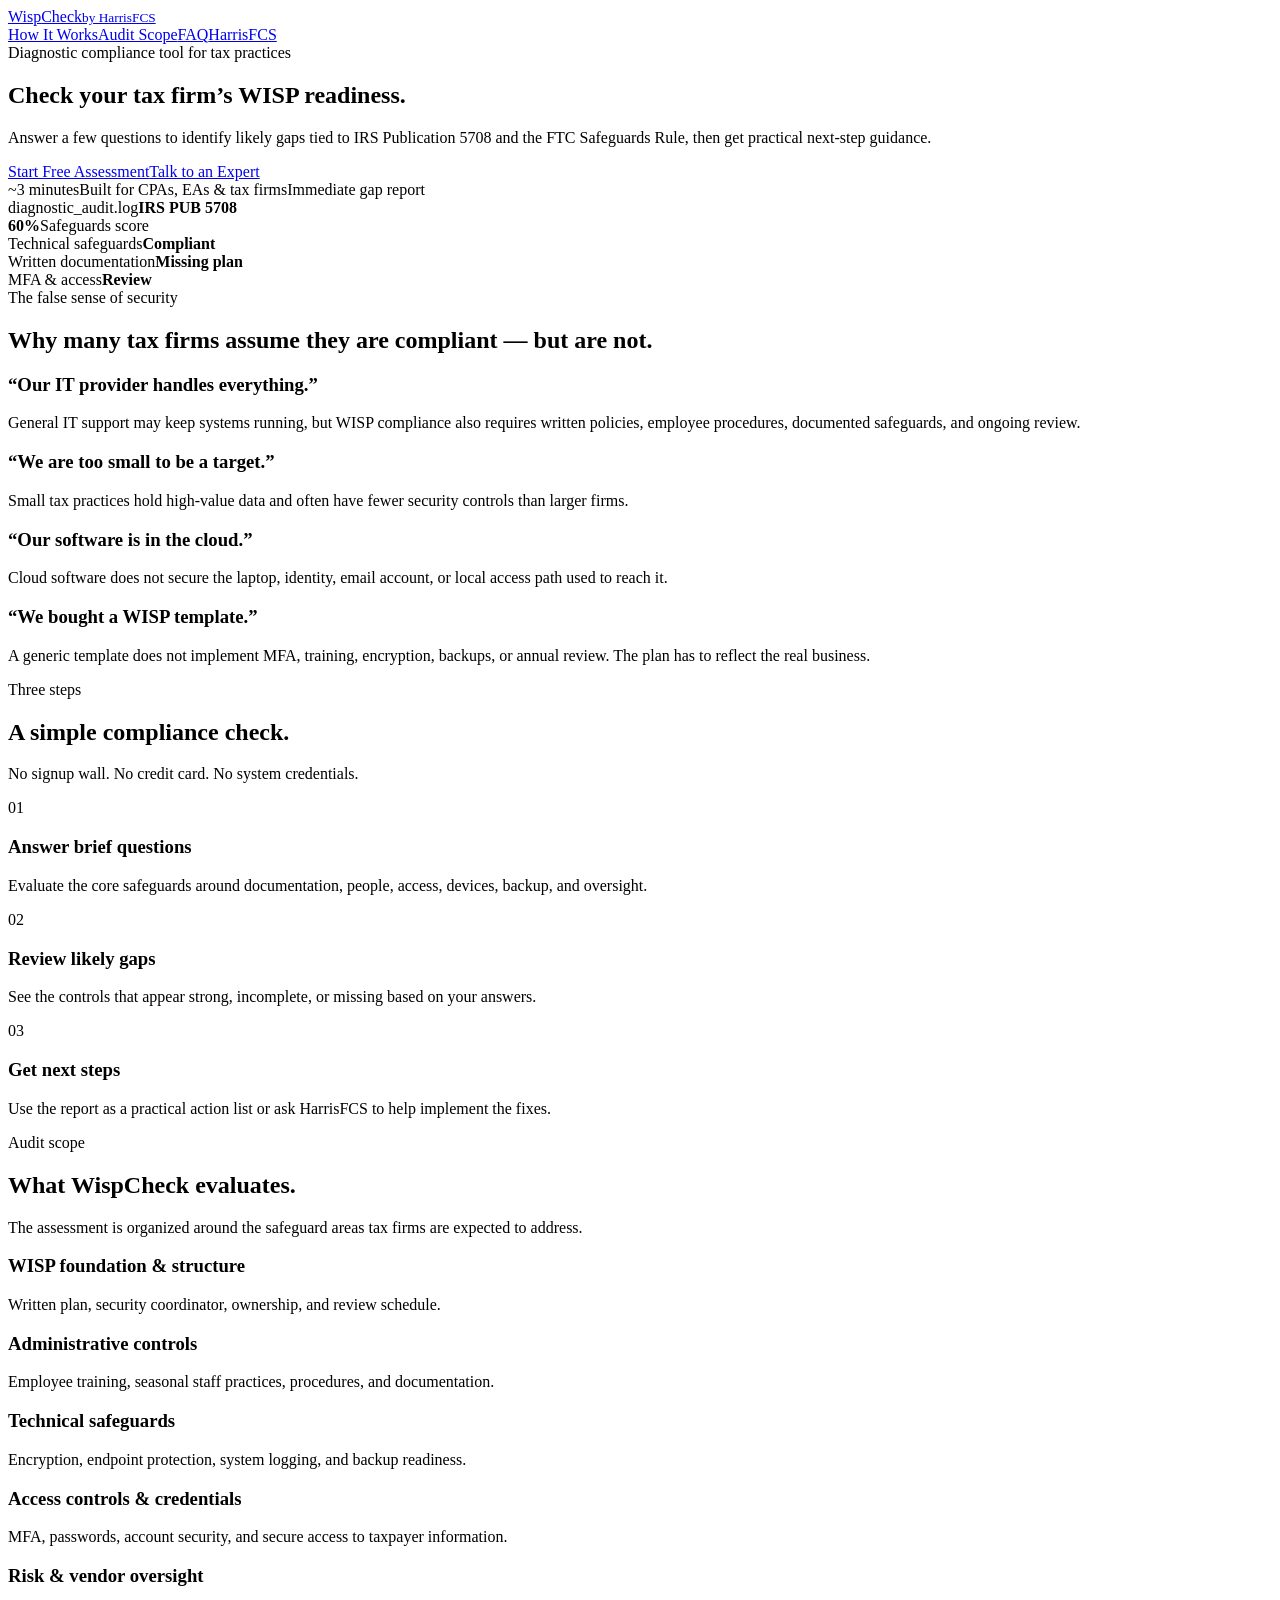
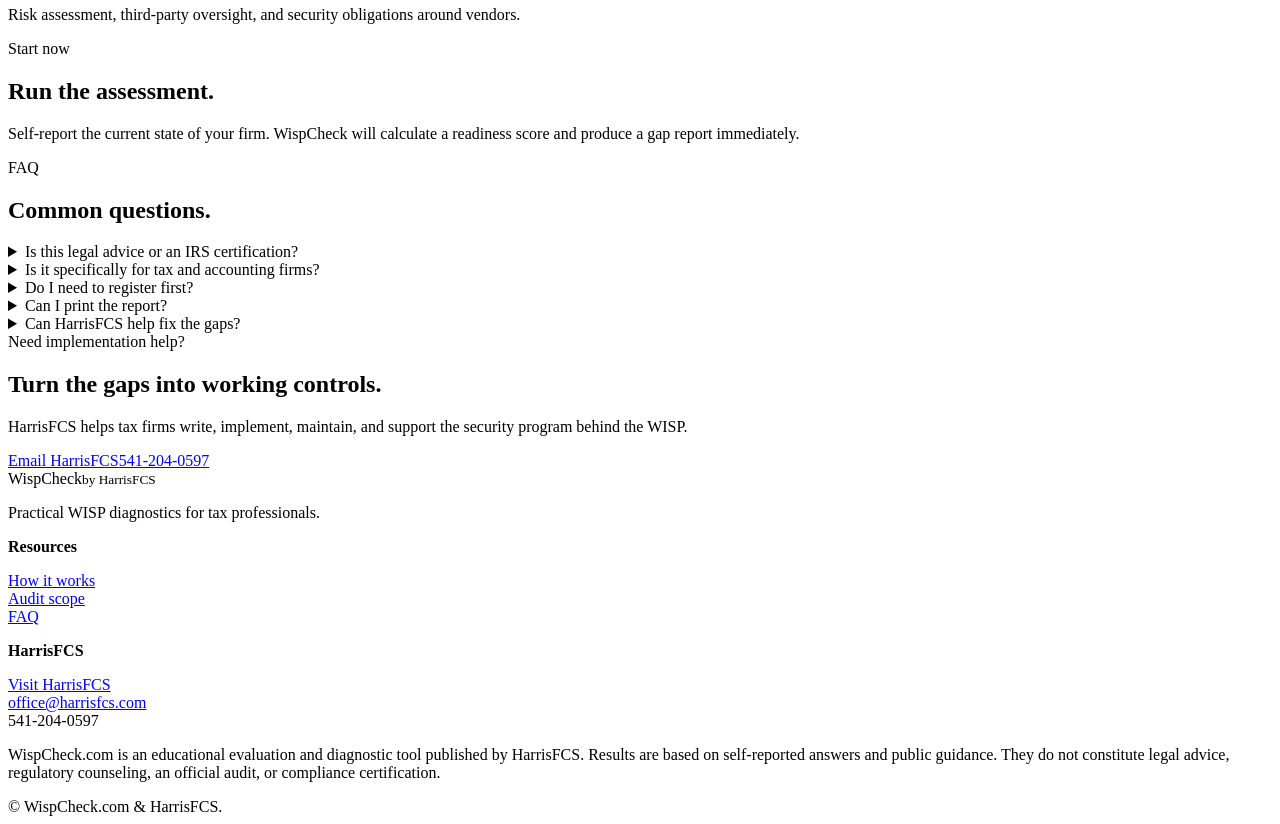
==== index.html @ 182961ce "Recreate WispCheck landing page" ====
<!doctype html><html lang="en"><head><meta charset="utf-8"><meta name="viewport" content="width=device-width,initial-scale=1"><title>WispCheck | WISP Compliance Assessment for Tax Firms</title><meta name="description" content="Free WISP readiness assessment for tax and accounting firms. Identify likely gaps tied to IRS Publication 5708 and the FTC Safeguards Rule, then get practical next steps."><link rel="stylesheet" href="/styles.css"></head><body><header class="sitebar"><div class="wrap nav"><a class="brand" href="/">Wisp<span>Check</span><small>by HarrisFCS</small></a><nav><a href="#how">How It Works</a><a href="#scope">Audit Scope</a><a href="#faq">FAQ</a><a class="btn ghost" href="https://harrisfcs.com">HarrisFCS</a></nav></div></header><main><section class="hero"><div class="wrap hero-grid"><div><div class="eyebrow">Diagnostic compliance tool for tax practices</div><h1>Check your tax firm’s WISP readiness.</h1><p class="lead">Answer a few questions to identify likely gaps tied to IRS Publication 5708 and the FTC Safeguards Rule, then get practical next-step guidance.</p><div class="actions"><a class="btn primary" href="#assessment">Start Free Assessment</a><a class="btn secondary" href="mailto:office@harrisfcs.com">Talk to an Expert</a></div><div class="proof"><span>~3 minutes</span><span>Built for CPAs, EAs & tax firms</span><span>Immediate gap report</span></div></div><div class="diagnostic"><div class="diag-head"><span>diagnostic_audit.log</span><b>IRS PUB 5708</b></div><div class="diag-body"><div class="score"><strong>60%</strong><span>Safeguards score</span></div><div class="check"><span>Technical safeguards</span><b class="ok">Compliant</b></div><div class="check"><span>Written documentation</span><b class="warn">Missing plan</b></div><div class="check"><span>MFA & access</span><b class="warn">Review</b></div></div></div></div></section><section class="section" id="why"><div class="wrap split"><div><div class="eyebrow">The false sense of security</div><h2>Why many tax firms assume they are compliant — but are not.</h2></div><div class="stack"><article><h3>“Our IT provider handles everything.”</h3><p>General IT support may keep systems running, but WISP compliance also requires written policies, employee procedures, documented safeguards, and ongoing review.</p></article><article><h3>“We are too small to be a target.”</h3><p>Small tax practices hold high-value data and often have fewer security controls than larger firms.</p></article><article><h3>“Our software is in the cloud.”</h3><p>Cloud software does not secure the laptop, identity, email account, or local access path used to reach it.</p></article><article><h3>“We bought a WISP template.”</h3><p>A generic template does not implement MFA, training, encryption, backups, or annual review. The plan has to reflect the real business.</p></article></div></div></section><section class="section alt" id="how"><div class="wrap"><div class="section-head"><div><div class="eyebrow">Three steps</div><h2>A simple compliance check.</h2></div><p>No signup wall. No credit card. No system credentials.</p></div><div class="steps"><article><span>01</span><h3>Answer brief questions</h3><p>Evaluate the core safeguards around documentation, people, access, devices, backup, and oversight.</p></article><article><span>02</span><h3>Review likely gaps</h3><p>See the controls that appear strong, incomplete, or missing based on your answers.</p></article><article><span>03</span><h3>Get next steps</h3><p>Use the report as a practical action list or ask HarrisFCS to help implement the fixes.</p></article></div></div></section><section class="section" id="scope"><div class="wrap"><div class="section-head"><div><div class="eyebrow">Audit scope</div><h2>What WispCheck evaluates.</h2></div><p>The assessment is organized around the safeguard areas tax firms are expected to address.</p></div><div class="scope-list"><div><h3>WISP foundation & structure</h3><p>Written plan, security coordinator, ownership, and review schedule.</p></div><div><h3>Administrative controls</h3><p>Employee training, seasonal staff practices, procedures, and documentation.</p></div><div><h3>Technical safeguards</h3><p>Encryption, endpoint protection, system logging, and backup readiness.</p></div><div><h3>Access controls & credentials</h3><p>MFA, passwords, account security, and secure access to taxpayer information.</p></div><div><h3>Risk & vendor oversight</h3><p>Risk assessment, third-party oversight, and security obligations around vendors.</p></div></div></div></section><section class="section alt" id="assessment"><div class="wrap assessment-wrap"><div><div class="eyebrow">Start now</div><h2>Run the assessment.</h2><p>Self-report the current state of your firm. WispCheck will calculate a readiness score and produce a gap report immediately.</p></div><form id="assessmentForm" class="assessment-form"></form></div></section><section class="section" id="faq"><div class="wrap"><div class="section-head"><div><div class="eyebrow">FAQ</div><h2>Common questions.</h2></div></div><div class="faq"><details><summary>Is this legal advice or an IRS certification?</summary><p>No. WispCheck is an educational diagnostic tool. It is not legal advice, a binding audit, or an official certification from the IRS, FTC, or any state board.</p></details><details><summary>Is it specifically for tax and accounting firms?</summary><p>Yes. The assessment is written for tax preparers, CPAs, enrolled agents, bookkeepers, and similar firms handling sensitive taxpayer information.</p></details><details><summary>Do I need to register first?</summary><p>No. The assessment runs in the browser and shows your report immediately.</p></details><details><summary>Can I print the report?</summary><p>Yes. The report page includes a print-friendly layout.</p></details><details><summary>Can HarrisFCS help fix the gaps?</summary><p>Yes. HarrisFCS can help with WISP documentation, MFA, endpoint security, backup, training, cloud configuration, monitoring, and ongoing IT support.</p></details></div></div></section><section class="cta"><div class="wrap cta-grid"><div><div class="eyebrow">Need implementation help?</div><h2>Turn the gaps into working controls.</h2><p>HarrisFCS helps tax firms write, implement, maintain, and support the security program behind the WISP.</p></div><div class="actions"><a class="btn primary" href="mailto:office@harrisfcs.com">Email HarrisFCS</a><a class="btn secondary" href="tel:+15412040597">541-204-0597</a></div></div></section></main><footer><div class="wrap footer-grid"><div><div class="brand">Wisp<span>Check</span><small>by HarrisFCS</small></div><p>Practical WISP diagnostics for tax professionals.</p></div><div><strong>Resources</strong><p><a href="#how">How it works</a><br><a href="#scope">Audit scope</a><br><a href="#faq">FAQ</a></p></div><div><strong>HarrisFCS</strong><p><a href="https://harrisfcs.com">Visit HarrisFCS</a><br><a href="mailto:office@harrisfcs.com">office@harrisfcs.com</a><br>541-204-0597</p></div></div><p class="legal">WispCheck.com is an educational evaluation and diagnostic tool published by HarrisFCS. Results are based on self-reported answers and public guidance. They do not constitute legal advice, regulatory counseling, an official audit, or compliance certification.</p><div class="fine">© <span id="year"></span> WispCheck.com & HarrisFCS.</div></div></footer><script src="/app.js"></script></body></html>
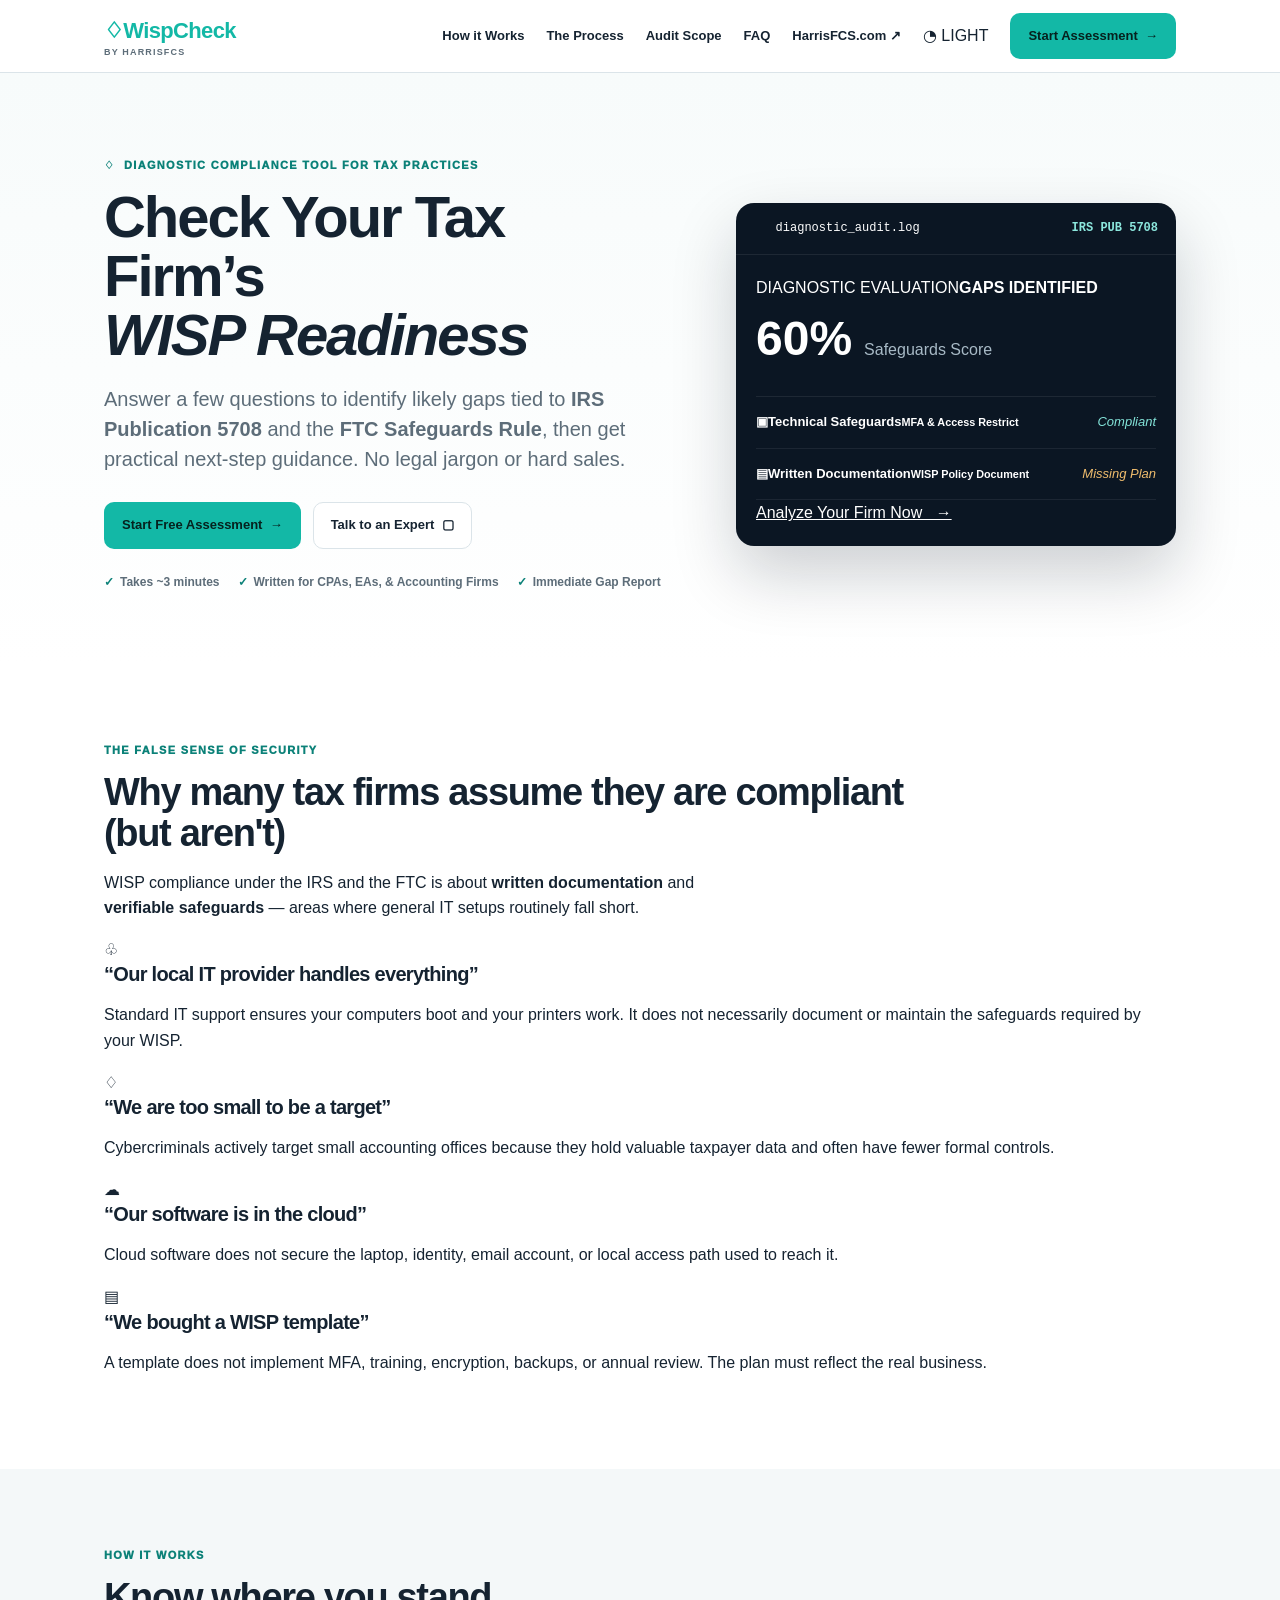
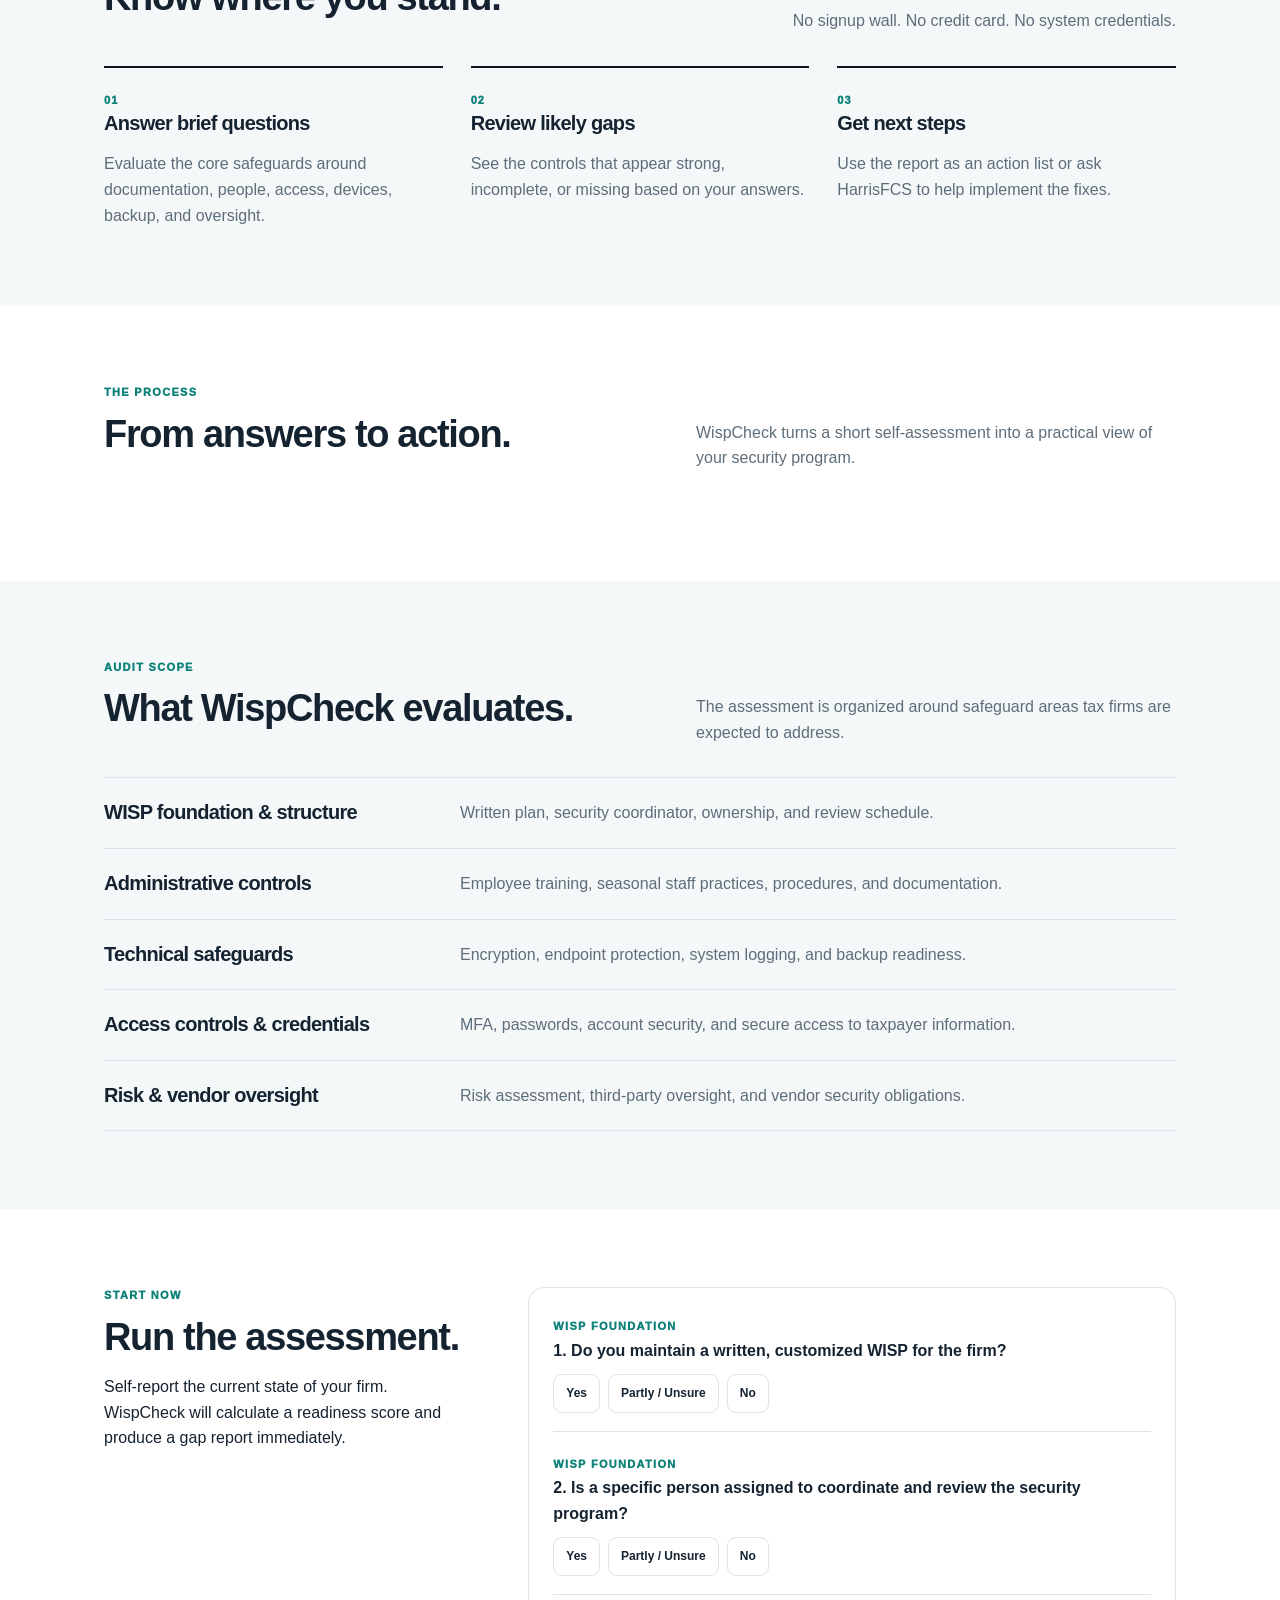
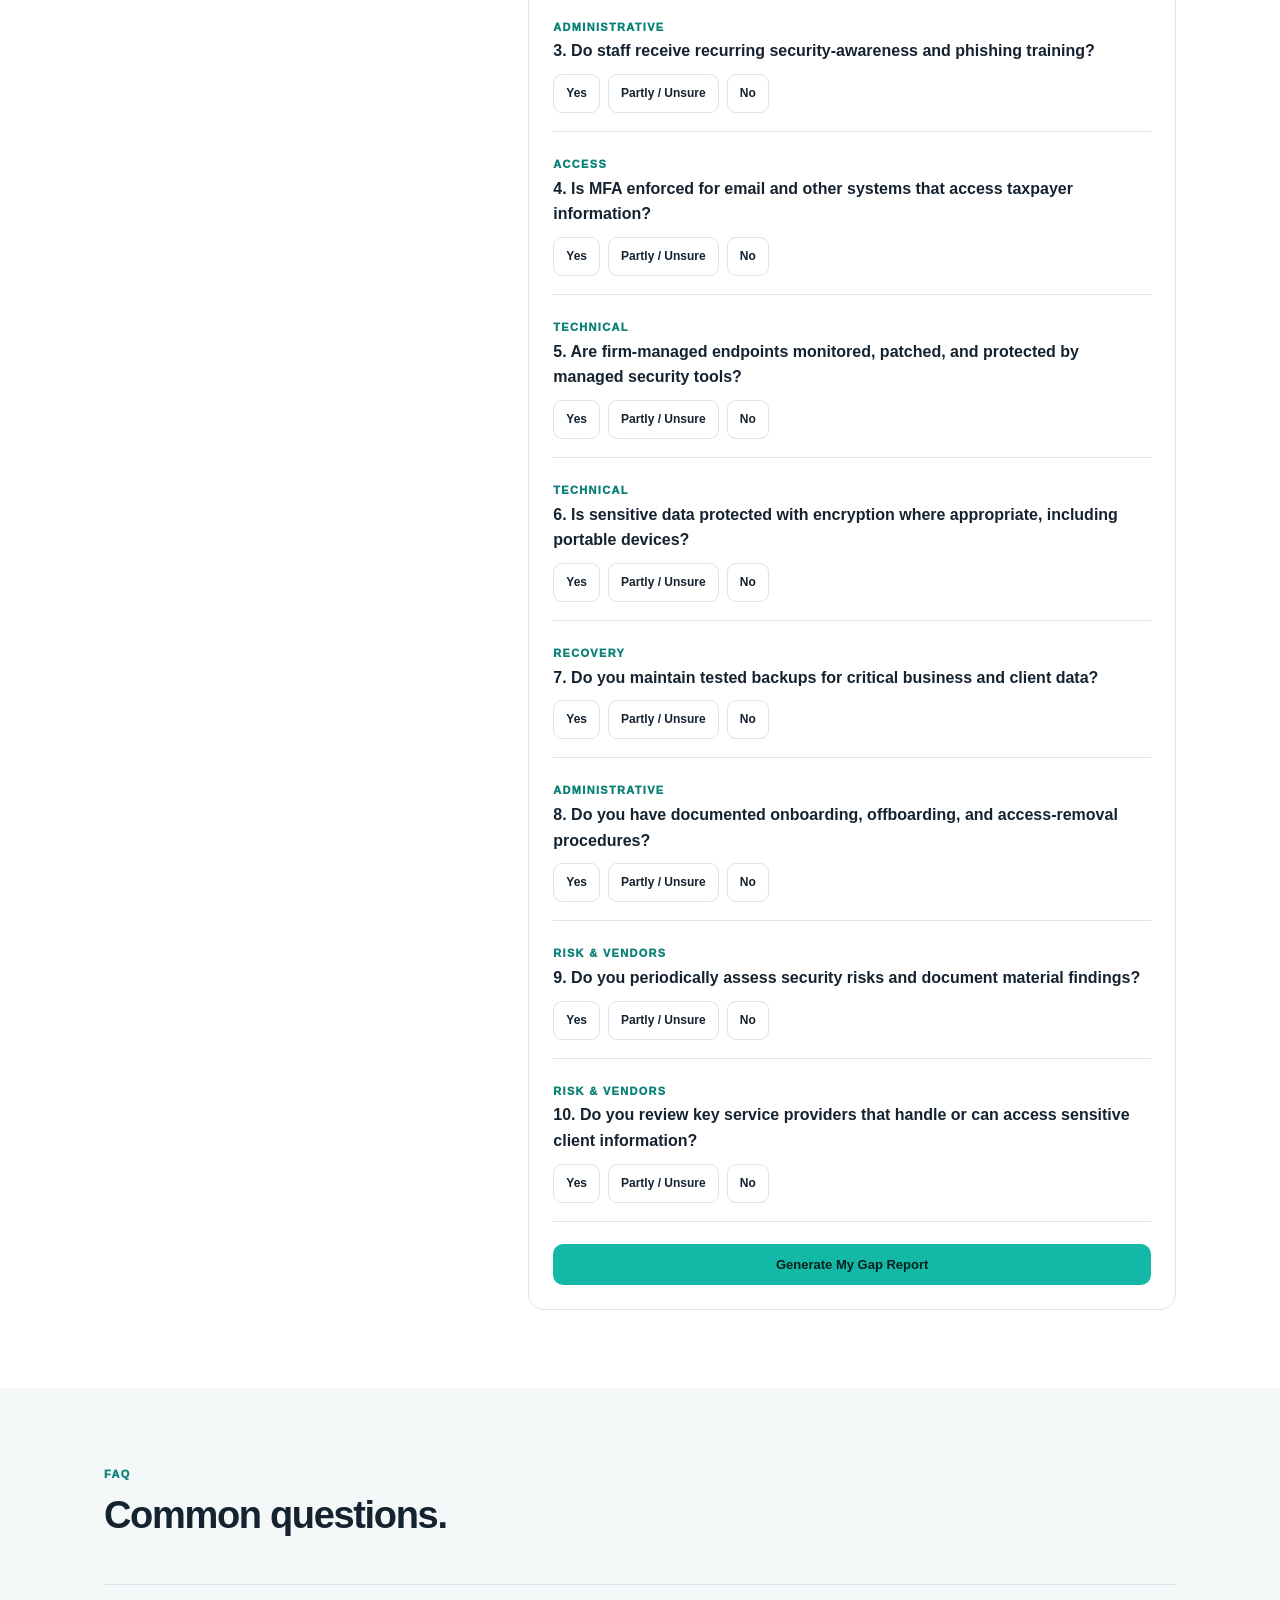
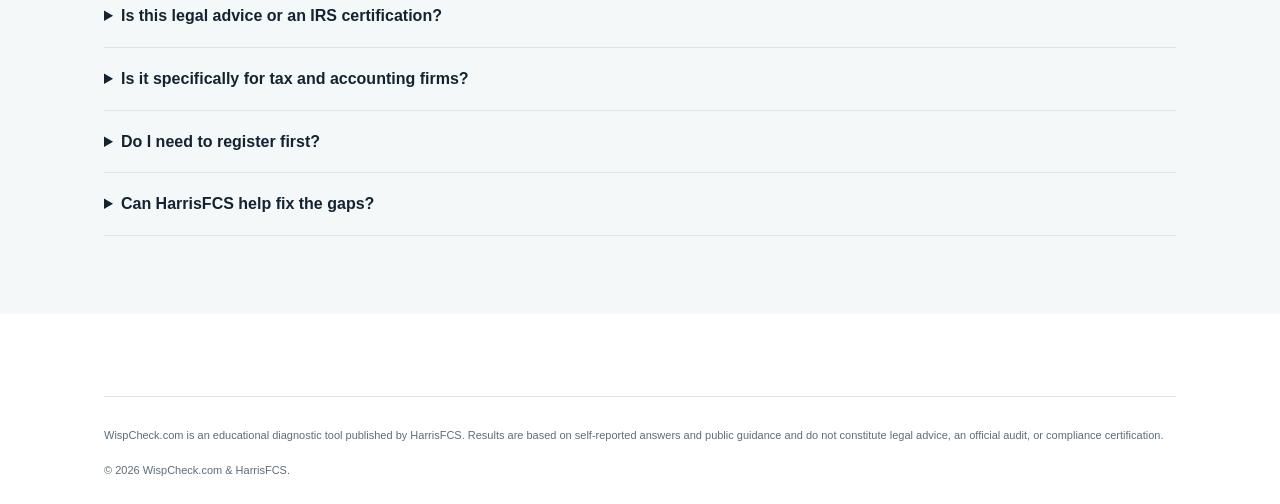
==== commit 016e8316: "Match WispCheck homepage to original design reference" ====
--- a/index.html
+++ b/index.html
@@ -1 +1 @@
-<!doctype html><html lang="en"><head><meta charset="utf-8"><meta name="viewport" content="width=device-width,initial-scale=1"><title>WispCheck | WISP Compliance Assessment for Tax Firms</title><meta name="description" content="Free WISP readiness assessment for tax and accounting firms. Identify likely gaps tied to IRS Publication 5708 and the FTC Safeguards Rule, then get practical next steps."><link rel="stylesheet" href="/styles.css"></head><body><header class="sitebar"><div class="wrap nav"><a class="brand" href="/">Wisp<span>Check</span><small>by HarrisFCS</small></a><nav><a href="#how">How It Works</a><a href="#scope">Audit Scope</a><a href="#faq">FAQ</a><a class="btn ghost" href="https://harrisfcs.com">HarrisFCS</a></nav></div></header><main><section class="hero"><div class="wrap hero-grid"><div><div class="eyebrow">Diagnostic compliance tool for tax practices</div><h1>Check your tax firm’s WISP readiness.</h1><p class="lead">Answer a few questions to identify likely gaps tied to IRS Publication 5708 and the FTC Safeguards Rule, then get practical next-step guidance.</p><div class="actions"><a class="btn primary" href="#assessment">Start Free Assessment</a><a class="btn secondary" href="mailto:office@harrisfcs.com">Talk to an Expert</a></div><div class="proof"><span>~3 minutes</span><span>Built for CPAs, EAs & tax firms</span><span>Immediate gap report</span></div></div><div class="diagnostic"><div class="diag-head"><span>diagnostic_audit.log</span><b>IRS PUB 5708</b></div><div class="diag-body"><div class="score"><strong>60%</strong><span>Safeguards score</span></div><div class="check"><span>Technical safeguards</span><b class="ok">Compliant</b></div><div class="check"><span>Written documentation</span><b class="warn">Missing plan</b></div><div class="check"><span>MFA & access</span><b class="warn">Review</b></div></div></div></div></section><section class="section" id="why"><div class="wrap split"><div><div class="eyebrow">The false sense of security</div><h2>Why many tax firms assume they are compliant — but are not.</h2></div><div class="stack"><article><h3>“Our IT provider handles everything.”</h3><p>General IT support may keep systems running, but WISP compliance also requires written policies, employee procedures, documented safeguards, and ongoing review.</p></article><article><h3>“We are too small to be a target.”</h3><p>Small tax practices hold high-value data and often have fewer security controls than larger firms.</p></article><article><h3>“Our software is in the cloud.”</h3><p>Cloud software does not secure the laptop, identity, email account, or local access path used to reach it.</p></article><article><h3>“We bought a WISP template.”</h3><p>A generic template does not implement MFA, training, encryption, backups, or annual review. The plan has to reflect the real business.</p></article></div></div></section><section class="section alt" id="how"><div class="wrap"><div class="section-head"><div><div class="eyebrow">Three steps</div><h2>A simple compliance check.</h2></div><p>No signup wall. No credit card. No system credentials.</p></div><div class="steps"><article><span>01</span><h3>Answer brief questions</h3><p>Evaluate the core safeguards around documentation, people, access, devices, backup, and oversight.</p></article><article><span>02</span><h3>Review likely gaps</h3><p>See the controls that appear strong, incomplete, or missing based on your answers.</p></article><article><span>03</span><h3>Get next steps</h3><p>Use the report as a practical action list or ask HarrisFCS to help implement the fixes.</p></article></div></div></section><section class="section" id="scope"><div class="wrap"><div class="section-head"><div><div class="eyebrow">Audit scope</div><h2>What WispCheck evaluates.</h2></div><p>The assessment is organized around the safeguard areas tax firms are expected to address.</p></div><div class="scope-list"><div><h3>WISP foundation & structure</h3><p>Written plan, security coordinator, ownership, and review schedule.</p></div><div><h3>Administrative controls</h3><p>Employee training, seasonal staff practices, procedures, and documentation.</p></div><div><h3>Technical safeguards</h3><p>Encryption, endpoint protection, system logging, and backup readiness.</p></div><div><h3>Access controls & credentials</h3><p>MFA, passwords, account security, and secure access to taxpayer information.</p></div><div><h3>Risk & vendor oversight</h3><p>Risk assessment, third-party oversight, and security obligations around vendors.</p></div></div></div></section><section class="section alt" id="assessment"><div class="wrap assessment-wrap"><div><div class="eyebrow">Start now</div><h2>Run the assessment.</h2><p>Self-report the current state of your firm. WispCheck will calculate a readiness score and produce a gap report immediately.</p></div><form id="assessmentForm" class="assessment-form"></form></div></section><section class="section" id="faq"><div class="wrap"><div class="section-head"><div><div class="eyebrow">FAQ</div><h2>Common questions.</h2></div></div><div class="faq"><details><summary>Is this legal advice or an IRS certification?</summary><p>No. WispCheck is an educational diagnostic tool. It is not legal advice, a binding audit, or an official certification from the IRS, FTC, or any state board.</p></details><details><summary>Is it specifically for tax and accounting firms?</summary><p>Yes. The assessment is written for tax preparers, CPAs, enrolled agents, bookkeepers, and similar firms handling sensitive taxpayer information.</p></details><details><summary>Do I need to register first?</summary><p>No. The assessment runs in the browser and shows your report immediately.</p></details><details><summary>Can I print the report?</summary><p>Yes. The report page includes a print-friendly layout.</p></details><details><summary>Can HarrisFCS help fix the gaps?</summary><p>Yes. HarrisFCS can help with WISP documentation, MFA, endpoint security, backup, training, cloud configuration, monitoring, and ongoing IT support.</p></details></div></div></section><section class="cta"><div class="wrap cta-grid"><div><div class="eyebrow">Need implementation help?</div><h2>Turn the gaps into working controls.</h2><p>HarrisFCS helps tax firms write, implement, maintain, and support the security program behind the WISP.</p></div><div class="actions"><a class="btn primary" href="mailto:office@harrisfcs.com">Email HarrisFCS</a><a class="btn secondary" href="tel:+15412040597">541-204-0597</a></div></div></section></main><footer><div class="wrap footer-grid"><div><div class="brand">Wisp<span>Check</span><small>by HarrisFCS</small></div><p>Practical WISP diagnostics for tax professionals.</p></div><div><strong>Resources</strong><p><a href="#how">How it works</a><br><a href="#scope">Audit scope</a><br><a href="#faq">FAQ</a></p></div><div><strong>HarrisFCS</strong><p><a href="https://harrisfcs.com">Visit HarrisFCS</a><br><a href="mailto:office@harrisfcs.com">office@harrisfcs.com</a><br>541-204-0597</p></div></div><p class="legal">WispCheck.com is an educational evaluation and diagnostic tool published by HarrisFCS. Results are based on self-reported answers and public guidance. They do not constitute legal advice, regulatory counseling, an official audit, or compliance certification.</p><div class="fine">© <span id="year"></span> WispCheck.com & HarrisFCS.</div></div></footer><script src="/app.js"></script></body></html>+<!doctype html><html lang="en"><head><meta charset="utf-8"><meta name="viewport" content="width=device-width,initial-scale=1"><title>WispCheck | WISP Compliance Assessment for Tax Firms</title><meta name="description" content="Free WISP readiness assessment for tax and accounting firms. Identify likely gaps tied to IRS Publication 5708 and the FTC Safeguards Rule, then get practical next steps."><link rel="stylesheet" href="/styles.css"></head><body><header class="sitebar"><div class="wrap nav"><a class="brand" href="/"><span class="shield">♢</span><span class="wordmark">Wisp<b>Check</b></span><small>BY HARRISFCS</small></a><nav><a href="#how">How it Works</a><a href="#process">The Process</a><a href="#scope">Audit Scope</a><a href="#faq">FAQ</a><a href="https://harrisfcs.com">HarrisFCS.com ↗</a><span class="lightmode">◔ LIGHT</span><a class="btn primary" href="#assessment">Start Assessment&nbsp; →</a></nav></div></header><main><section class="hero"><div class="wrap hero-grid"><div><div class="eyebrow badge">♢&nbsp; Diagnostic Compliance Tool for Tax Practices</div><h1>Check Your Tax Firm’s<br><em>WISP Readiness</em></h1><p class="lead">Answer a few questions to identify likely gaps tied to <strong>IRS Publication 5708</strong> and the <strong>FTC Safeguards Rule</strong>, then get practical next-step guidance. No legal jargon or hard sales.</p><div class="actions"><a class="btn primary large" href="#assessment">Start Free Assessment&nbsp; →</a><a class="btn secondary large" href="mailto:office@harrisfcs.com">Talk to an Expert&nbsp; ▢</a></div><div class="proof"><span>Takes ~3 minutes</span><span>Written for CPAs, EAs, & Accounting Firms</span><span>Immediate Gap Report</span></div></div><div class="diagnostic"><div class="diag-head"><span><i></i><i></i><i></i>&nbsp;&nbsp; diagnostic_audit.log</span><b>IRS PUB 5708</b></div><div class="diag-body"><div class="diag-label"><span>DIAGNOSTIC EVALUATION</span><b>GAPS IDENTIFIED</b></div><div class="score"><strong>60%</strong><span>Safeguards Score</span></div><div class="bar"><span></span></div><div class="check"><span><b>▣</b><strong>Technical Safeguards<small>MFA & Access Restrict</small></strong></span><em class="ok">Compliant</em></div><div class="check"><span><b class="orange">▤</b><strong>Written Documentation<small>WISP Policy Document</small></strong></span><em class="warn">Missing Plan</em></div><a class="analyze" href="#assessment">Analyze Your Firm Now&nbsp;&nbsp; →</a></div></div></div></section><section class="section" id="why"><div class="wrap"><div class="center-head"><div class="eyebrow">THE FALSE SENSE OF SECURITY</div><h2>Why many tax firms assume they are compliant<br>(but aren't)</h2><p>WISP compliance under the IRS and the FTC is about <strong>written documentation</strong> and<br><strong>verifiable safeguards</strong> — areas where general IT setups routinely fall short.</p></div><div class="myth-grid"><article><span>♧</span><div><h3>“Our local IT provider handles everything”</h3><p>Standard IT support ensures your computers boot and your printers work. It does not necessarily document or maintain the safeguards required by your WISP.</p></div></article><article><span>♢</span><div><h3>“We are too small to be a target”</h3><p>Cybercriminals actively target small accounting offices because they hold valuable taxpayer data and often have fewer formal controls.</p></div></article><article><span>☁</span><div><h3>“Our software is in the cloud”</h3><p>Cloud software does not secure the laptop, identity, email account, or local access path used to reach it.</p></div></article><article><span>▤</span><div><h3>“We bought a WISP template”</h3><p>A template does not implement MFA, training, encryption, backups, or annual review. The plan must reflect the real business.</p></div></article></div></div></section><section class="section alt" id="how"><div class="wrap"><div class="section-head"><div><div class="eyebrow">HOW IT WORKS</div><h2>Know where you stand.</h2></div><p>No signup wall. No credit card. No system credentials.</p></div><div class="steps"><article><span>01</span><h3>Answer brief questions</h3><p>Evaluate the core safeguards around documentation, people, access, devices, backup, and oversight.</p></article><article><span>02</span><h3>Review likely gaps</h3><p>See the controls that appear strong, incomplete, or missing based on your answers.</p></article><article><span>03</span><h3>Get next steps</h3><p>Use the report as an action list or ask HarrisFCS to help implement the fixes.</p></article></div></div></section><section class="section" id="process"><div class="wrap"><div class="section-head"><div><div class="eyebrow">THE PROCESS</div><h2>From answers to action.</h2></div><p>WispCheck turns a short self-assessment into a practical view of your security program.</p></div></div></section><section class="section alt" id="scope"><div class="wrap"><div class="section-head"><div><div class="eyebrow">AUDIT SCOPE</div><h2>What WispCheck evaluates.</h2></div><p>The assessment is organized around safeguard areas tax firms are expected to address.</p></div><div class="scope-list"><div><h3>WISP foundation & structure</h3><p>Written plan, security coordinator, ownership, and review schedule.</p></div><div><h3>Administrative controls</h3><p>Employee training, seasonal staff practices, procedures, and documentation.</p></div><div><h3>Technical safeguards</h3><p>Encryption, endpoint protection, system logging, and backup readiness.</p></div><div><h3>Access controls & credentials</h3><p>MFA, passwords, account security, and secure access to taxpayer information.</p></div><div><h3>Risk & vendor oversight</h3><p>Risk assessment, third-party oversight, and vendor security obligations.</p></div></div></div></section><section class="section" id="assessment"><div class="wrap assessment-wrap"><div><div class="eyebrow">START NOW</div><h2>Run the assessment.</h2><p>Self-report the current state of your firm. WispCheck will calculate a readiness score and produce a gap report immediately.</p></div><form id="assessmentForm" class="assessment-form"></form></div></section><section class="section alt" id="faq"><div class="wrap"><div class="section-head"><div><div class="eyebrow">FAQ</div><h2>Common questions.</h2></div></div><div class="faq"><details><summary>Is this legal advice or an IRS certification?</summary><p>No. WispCheck is an educational diagnostic tool. It is not legal advice, a binding audit, or an official certification.</p></details><details><summary>Is it specifically for tax and accounting firms?</summary><p>Yes. It is written for tax preparers, CPAs, enrolled agents, bookkeepers, and similar firms handling sensitive taxpayer information.</p></details><details><summary>Do I need to register first?</summary><p>No. The assessment runs in the browser and shows your report immediately.</p></details><details><summary>Can HarrisFCS help fix the gaps?</summary><p>Yes. HarrisFCS can help with documentation, MFA, endpoint security, backup, training, cloud configuration, monitoring, and ongoing IT support.</p></details></div></div></section></main><footer><div class="wrap"><p class="legal">WispCheck.com is an educational diagnostic tool published by HarrisFCS. Results are based on self-reported answers and public guidance and do not constitute legal advice, an official audit, or compliance certification.</p><div class="fine">© <span id="year"></span> WispCheck.com & HarrisFCS.</div></div></footer><script src="/app.js"></script></body></html>
--- a/styles.css
+++ b/styles.css
@@ -0,0 +1 @@
+:root{--ink:#152331;--navy:#0b1623;--teal:#13b8a6;--teal-dark:#0b8178;--muted:#5d6d79;--line:#dbe4e9;--soft:#f4f8f9;--white:#fff;--max:1120px}*{box-sizing:border-box}html{scroll-behavior:smooth}body{margin:0;font-family:Aptos,"Segoe UI Variable Text","Segoe UI",-apple-system,BlinkMacSystemFont,"Helvetica Neue",Arial,sans-serif;color:var(--ink);background:#fff;line-height:1.6}a{color:inherit}.wrap{max-width:var(--max);margin:auto;padding:0 24px}.sitebar{position:sticky;top:0;z-index:20;background:rgba(255,255,255,.96);backdrop-filter:blur(12px);border-bottom:1px solid var(--line)}.nav{display:flex;align-items:center;justify-content:space-between;min-height:72px}.brand{font-weight:900;text-decoration:none;font-size:22px;letter-spacing:-.03em}.brand span{color:var(--teal)}.brand small{display:block;font-size:9px;letter-spacing:.13em;text-transform:uppercase;color:var(--muted);margin-top:-3px}.nav nav{display:flex;gap:22px;align-items:center}.nav nav>a:not(.btn){font-size:13px;font-weight:800;text-decoration:none}.btn{display:inline-flex;align-items:center;justify-content:center;padding:12px 17px;border-radius:10px;text-decoration:none;font-weight:900;font-size:13px;border:1px solid transparent;cursor:pointer}.primary{background:var(--teal);color:#06221e}.secondary{background:#fff;color:var(--ink);border-color:var(--line)}.ghost{border-color:var(--line);background:#fff}.hero{padding:84px 0 72px;background:linear-gradient(180deg,#f7fbfb,#fff)}.hero-grid{display:grid;grid-template-columns:1.12fr .88fr;gap:72px;align-items:center}.eyebrow{font-size:11px;font-weight:950;letter-spacing:.12em;text-transform:uppercase;color:var(--teal-dark);margin-bottom:12px}h1,h2,h3{font-family:"Aptos Display","Segoe UI Variable Display","Segoe UI",sans-serif;letter-spacing:-.035em;margin-top:0}h1{font-size:58px;line-height:1.02;max-width:760px;margin-bottom:20px}h2{font-size:38px;line-height:1.08;margin-bottom:16px}h3{font-size:20px;line-height:1.2;margin-bottom:8px}.lead{font-size:20px;line-height:1.5;color:var(--muted);max-width:690px}.actions{display:flex;gap:12px;flex-wrap:wrap;margin-top:28px}.proof{display:flex;gap:18px;flex-wrap:wrap;margin-top:24px;font-size:12px;font-weight:800;color:var(--muted)}.proof span:before{content:'✓';color:var(--teal-dark);margin-right:6px}.diagnostic{border-radius:18px;overflow:hidden;background:var(--navy);color:#fff;box-shadow:0 28px 65px rgba(11,22,35,.2)}.diag-head{display:flex;justify-content:space-between;align-items:center;padding:16px 18px;border-bottom:1px solid rgba(255,255,255,.08);font-family:ui-monospace,SFMono-Regular,Menlo,monospace;font-size:12px}.diag-head b{color:#8ce7dd}.diag-body{padding:20px}.score{display:flex;align-items:baseline;gap:12px;padding-bottom:18px;border-bottom:1px solid rgba(255,255,255,.08)}.score strong{font-size:48px;color:#fff}.score span{color:#a8bac6}.check{display:flex;justify-content:space-between;gap:20px;padding:15px 0;border-bottom:1px solid rgba(255,255,255,.07);font-size:13px}.check:last-child{border-bottom:0}.ok{color:#83e3d8}.warn{color:#f0bd6d}.section{padding:78px 0}.alt{background:var(--soft)}.split{display:grid;grid-template-columns:.8fr 1.2fr;gap:72px}.stack article{padding:0 0 22px;margin-bottom:22px;border-bottom:1px solid var(--line)}.stack p,.section-head p,.scope-list p,.steps p,.faq p{color:var(--muted);margin-bottom:0}.section-head{display:flex;justify-content:space-between;gap:36px;align-items:end;margin-bottom:32px}.section-head p{max-width:480px}.steps{display:grid;grid-template-columns:repeat(3,1fr);gap:28px}.steps article{border-top:2px solid var(--navy);padding-top:18px}.steps span{font-size:11px;font-weight:950;color:var(--teal-dark);letter-spacing:.1em}.scope-list{border-top:1px solid var(--line)}.scope-list>div{display:grid;grid-template-columns:320px 1fr;gap:36px;padding:22px 0;border-bottom:1px solid var(--line)}.scope-list h3,.scope-list p{margin:0}.assessment-wrap{display:grid;grid-template-columns:.72fr 1.28fr;gap:60px;align-items:start}.assessment-form{background:#fff;border:1px solid var(--line);border-radius:16px;padding:24px}.question{padding:18px 0;border-bottom:1px solid var(--line)}.question:first-child{padding-top:0}.question:last-child{border-bottom:0}.question strong{display:block;margin-bottom:10px}.choices{display:flex;gap:8px;flex-wrap:wrap}.choice{position:relative}.choice input{position:absolute;opacity:0}.choice label{display:block;border:1px solid var(--line);border-radius:9px;padding:9px 12px;font-size:12px;font-weight:800;cursor:pointer;background:#fff}.choice input:checked+label{border-color:var(--teal);background:#eaf8f6;color:#075f59}.assessment-form .submit{margin-top:22px;width:100%}.faq{border-top:1px solid var(--line)}details{border-bottom:1px solid var(--line);padding:18px 0}summary{cursor:pointer;font-weight:900}.cta{background:var(--navy);color:#fff;padding:64px 0}.cta .eyebrow{color:#81e2d7}.cta p{color:#b7c4cd}.cta-grid{display:flex;justify-content:space-between;gap:40px;align-items:end}.cta .secondary{background:transparent;color:#fff;border-color:#435465}footer{padding:54px 0 24px}.footer-grid{display:grid;grid-template-columns:1.4fr .8fr .8fr;gap:40px}.footer-grid p{color:var(--muted)}.footer-grid a{text-decoration:none}.legal{font-size:11px;color:var(--muted);padding-top:30px;border-top:1px solid var(--line);margin-top:28px}.fine{font-size:11px;color:var(--muted);margin-top:18px}@media(max-width:880px){.nav nav>a:not(.btn){display:none}.hero-grid,.split,.assessment-wrap{grid-template-columns:1fr}.hero-grid{gap:42px}.section-head,.cta-grid{align-items:flex-start;flex-direction:column}.steps{grid-template-columns:1fr}.scope-list>div{grid-template-columns:1fr;gap:6px}.footer-grid{grid-template-columns:1fr 1fr}.assessment-wrap{gap:28px}}@media(max-width:620px){h1{font-size:42px}h2{font-size:31px}.hero{padding:62px 0 48px}.section{padding:56px 0}.wrap{padding:0 18px}.footer-grid{grid-template-columns:1fr}.nav .btn{display:none}}@media print{.sitebar,.actions,.cta,footer{display:none!important}.hero,.section,.alt{background:#fff!important;padding:20px 0}.diagnostic{box-shadow:none;border:1px solid #ccc}.assessment-wrap{display:none}}
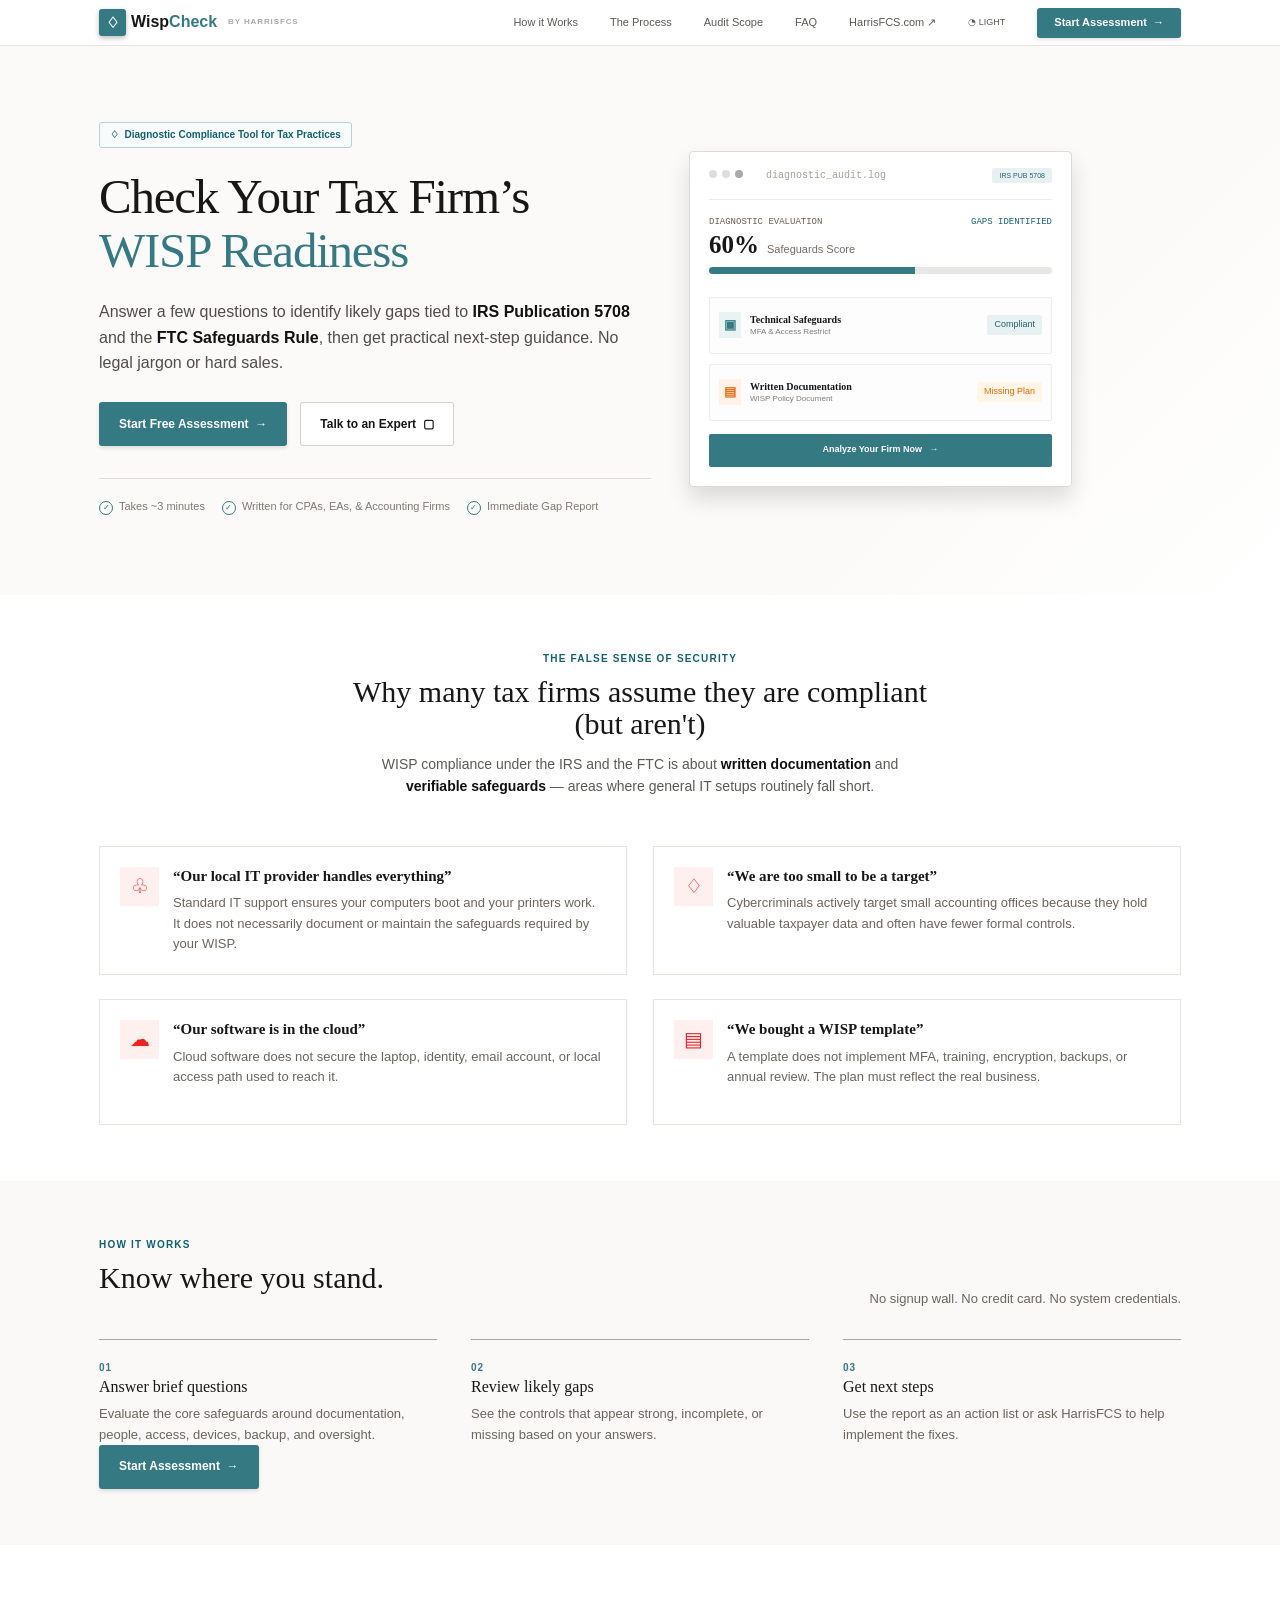
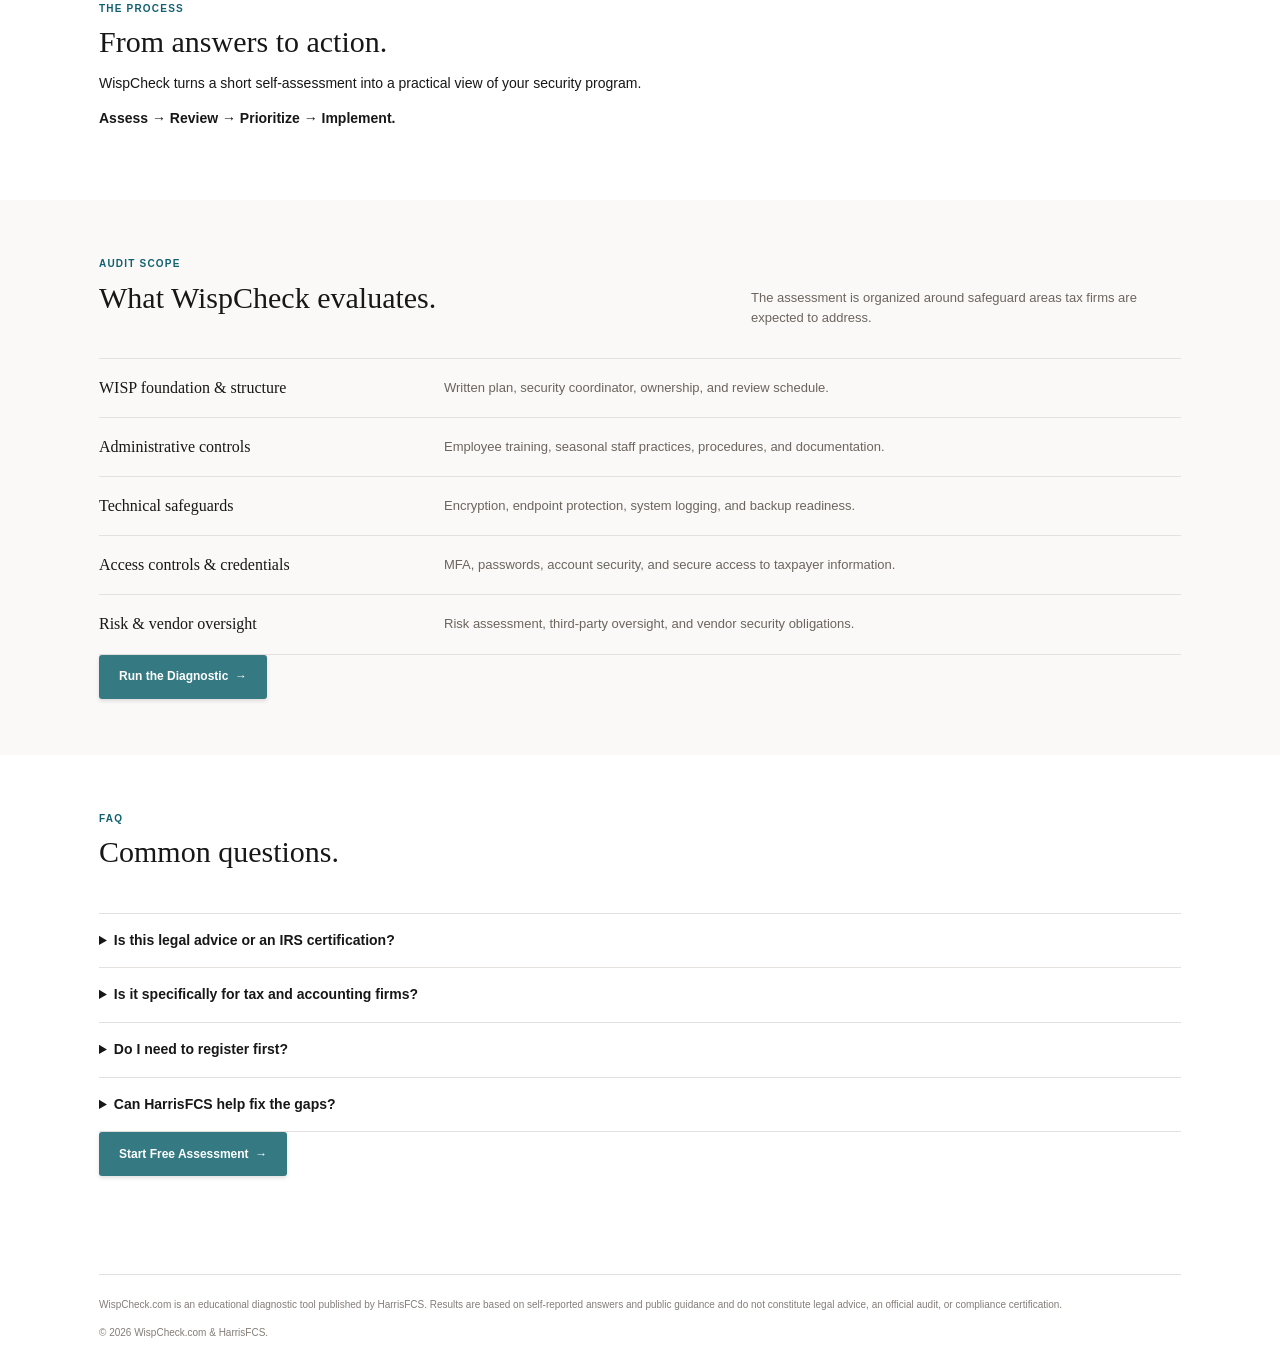
==== commit 7979e7b8: "Separate assessment from homepage and tighten conversion flow" ====
--- a/index.html
+++ b/index.html
@@ -1 +1 @@
-<!doctype html><html lang="en"><head><meta charset="utf-8"><meta name="viewport" content="width=device-width,initial-scale=1"><title>WispCheck | WISP Compliance Assessment for Tax Firms</title><meta name="description" content="Free WISP readiness assessment for tax and accounting firms. Identify likely gaps tied to IRS Publication 5708 and the FTC Safeguards Rule, then get practical next steps."><link rel="stylesheet" href="/styles.css"></head><body><header class="sitebar"><div class="wrap nav"><a class="brand" href="/"><span class="shield">♢</span><span class="wordmark">Wisp<b>Check</b></span><small>BY HARRISFCS</small></a><nav><a href="#how">How it Works</a><a href="#process">The Process</a><a href="#scope">Audit Scope</a><a href="#faq">FAQ</a><a href="https://harrisfcs.com">HarrisFCS.com ↗</a><span class="lightmode">◔ LIGHT</span><a class="btn primary" href="#assessment">Start Assessment&nbsp; →</a></nav></div></header><main><section class="hero"><div class="wrap hero-grid"><div><div class="eyebrow badge">♢&nbsp; Diagnostic Compliance Tool for Tax Practices</div><h1>Check Your Tax Firm’s<br><em>WISP Readiness</em></h1><p class="lead">Answer a few questions to identify likely gaps tied to <strong>IRS Publication 5708</strong> and the <strong>FTC Safeguards Rule</strong>, then get practical next-step guidance. No legal jargon or hard sales.</p><div class="actions"><a class="btn primary large" href="#assessment">Start Free Assessment&nbsp; →</a><a class="btn secondary large" href="mailto:office@harrisfcs.com">Talk to an Expert&nbsp; ▢</a></div><div class="proof"><span>Takes ~3 minutes</span><span>Written for CPAs, EAs, & Accounting Firms</span><span>Immediate Gap Report</span></div></div><div class="diagnostic"><div class="diag-head"><span><i></i><i></i><i></i>&nbsp;&nbsp; diagnostic_audit.log</span><b>IRS PUB 5708</b></div><div class="diag-body"><div class="diag-label"><span>DIAGNOSTIC EVALUATION</span><b>GAPS IDENTIFIED</b></div><div class="score"><strong>60%</strong><span>Safeguards Score</span></div><div class="bar"><span></span></div><div class="check"><span><b>▣</b><strong>Technical Safeguards<small>MFA & Access Restrict</small></strong></span><em class="ok">Compliant</em></div><div class="check"><span><b class="orange">▤</b><strong>Written Documentation<small>WISP Policy Document</small></strong></span><em class="warn">Missing Plan</em></div><a class="analyze" href="#assessment">Analyze Your Firm Now&nbsp;&nbsp; →</a></div></div></div></section><section class="section" id="why"><div class="wrap"><div class="center-head"><div class="eyebrow">THE FALSE SENSE OF SECURITY</div><h2>Why many tax firms assume they are compliant<br>(but aren't)</h2><p>WISP compliance under the IRS and the FTC is about <strong>written documentation</strong> and<br><strong>verifiable safeguards</strong> — areas where general IT setups routinely fall short.</p></div><div class="myth-grid"><article><span>♧</span><div><h3>“Our local IT provider handles everything”</h3><p>Standard IT support ensures your computers boot and your printers work. It does not necessarily document or maintain the safeguards required by your WISP.</p></div></article><article><span>♢</span><div><h3>“We are too small to be a target”</h3><p>Cybercriminals actively target small accounting offices because they hold valuable taxpayer data and often have fewer formal controls.</p></div></article><article><span>☁</span><div><h3>“Our software is in the cloud”</h3><p>Cloud software does not secure the laptop, identity, email account, or local access path used to reach it.</p></div></article><article><span>▤</span><div><h3>“We bought a WISP template”</h3><p>A template does not implement MFA, training, encryption, backups, or annual review. The plan must reflect the real business.</p></div></article></div></div></section><section class="section alt" id="how"><div class="wrap"><div class="section-head"><div><div class="eyebrow">HOW IT WORKS</div><h2>Know where you stand.</h2></div><p>No signup wall. No credit card. No system credentials.</p></div><div class="steps"><article><span>01</span><h3>Answer brief questions</h3><p>Evaluate the core safeguards around documentation, people, access, devices, backup, and oversight.</p></article><article><span>02</span><h3>Review likely gaps</h3><p>See the controls that appear strong, incomplete, or missing based on your answers.</p></article><article><span>03</span><h3>Get next steps</h3><p>Use the report as an action list or ask HarrisFCS to help implement the fixes.</p></article></div></div></section><section class="section" id="process"><div class="wrap"><div class="section-head"><div><div class="eyebrow">THE PROCESS</div><h2>From answers to action.</h2></div><p>WispCheck turns a short self-assessment into a practical view of your security program.</p></div></div></section><section class="section alt" id="scope"><div class="wrap"><div class="section-head"><div><div class="eyebrow">AUDIT SCOPE</div><h2>What WispCheck evaluates.</h2></div><p>The assessment is organized around safeguard areas tax firms are expected to address.</p></div><div class="scope-list"><div><h3>WISP foundation & structure</h3><p>Written plan, security coordinator, ownership, and review schedule.</p></div><div><h3>Administrative controls</h3><p>Employee training, seasonal staff practices, procedures, and documentation.</p></div><div><h3>Technical safeguards</h3><p>Encryption, endpoint protection, system logging, and backup readiness.</p></div><div><h3>Access controls & credentials</h3><p>MFA, passwords, account security, and secure access to taxpayer information.</p></div><div><h3>Risk & vendor oversight</h3><p>Risk assessment, third-party oversight, and vendor security obligations.</p></div></div></div></section><section class="section" id="assessment"><div class="wrap assessment-wrap"><div><div class="eyebrow">START NOW</div><h2>Run the assessment.</h2><p>Self-report the current state of your firm. WispCheck will calculate a readiness score and produce a gap report immediately.</p></div><form id="assessmentForm" class="assessment-form"></form></div></section><section class="section alt" id="faq"><div class="wrap"><div class="section-head"><div><div class="eyebrow">FAQ</div><h2>Common questions.</h2></div></div><div class="faq"><details><summary>Is this legal advice or an IRS certification?</summary><p>No. WispCheck is an educational diagnostic tool. It is not legal advice, a binding audit, or an official certification.</p></details><details><summary>Is it specifically for tax and accounting firms?</summary><p>Yes. It is written for tax preparers, CPAs, enrolled agents, bookkeepers, and similar firms handling sensitive taxpayer information.</p></details><details><summary>Do I need to register first?</summary><p>No. The assessment runs in the browser and shows your report immediately.</p></details><details><summary>Can HarrisFCS help fix the gaps?</summary><p>Yes. HarrisFCS can help with documentation, MFA, endpoint security, backup, training, cloud configuration, monitoring, and ongoing IT support.</p></details></div></div></section></main><footer><div class="wrap"><p class="legal">WispCheck.com is an educational diagnostic tool published by HarrisFCS. Results are based on self-reported answers and public guidance and do not constitute legal advice, an official audit, or compliance certification.</p><div class="fine">© <span id="year"></span> WispCheck.com & HarrisFCS.</div></div></footer><script src="/app.js"></script></body></html>+<!doctype html><html lang="en"><head><meta charset="utf-8"><meta name="viewport" content="width=device-width,initial-scale=1"><title>WispCheck | WISP Compliance Assessment for Tax Firms</title><meta name="description" content="Free WISP readiness assessment for tax and accounting firms. Identify likely gaps tied to IRS Publication 5708 and the FTC Safeguards Rule, then get practical next steps."><link rel="stylesheet" href="/styles.css"></head><body><header class="sitebar"><div class="wrap nav"><a class="brand" href="/"><span class="shield">♢</span><span class="wordmark">Wisp<b>Check</b></span><small>BY HARRISFCS</small></a><nav><a href="#how">How it Works</a><a href="#process">The Process</a><a href="#scope">Audit Scope</a><a href="#faq">FAQ</a><a href="https://harrisfcs.com">HarrisFCS.com ↗</a><span class="lightmode">◔ LIGHT</span><a class="btn primary" href="/assessment/">Start Assessment&nbsp; →</a></nav></div></header><main><section class="hero"><div class="wrap hero-grid"><div><div class="eyebrow badge">♢&nbsp; Diagnostic Compliance Tool for Tax Practices</div><h1>Check Your Tax Firm’s<br><em>WISP Readiness</em></h1><p class="lead">Answer a few questions to identify likely gaps tied to <strong>IRS Publication 5708</strong> and the <strong>FTC Safeguards Rule</strong>, then get practical next-step guidance. No legal jargon or hard sales.</p><div class="actions"><a class="btn primary large" href="/assessment/">Start Free Assessment&nbsp; →</a><a class="btn secondary large" href="mailto:office@harrisfcs.com">Talk to an Expert&nbsp; ▢</a></div><div class="proof"><span>Takes ~3 minutes</span><span>Written for CPAs, EAs, & Accounting Firms</span><span>Immediate Gap Report</span></div></div><div class="diagnostic"><div class="diag-head"><span><i></i><i></i><i></i>&nbsp;&nbsp; diagnostic_audit.log</span><b>IRS PUB 5708</b></div><div class="diag-body"><div class="diag-label"><span>DIAGNOSTIC EVALUATION</span><b>GAPS IDENTIFIED</b></div><div class="score"><strong>60%</strong><span>Safeguards Score</span></div><div class="bar"><span></span></div><div class="check"><span><b>▣</b><strong>Technical Safeguards<small>MFA & Access Restrict</small></strong></span><em class="ok">Compliant</em></div><div class="check"><span><b class="orange">▤</b><strong>Written Documentation<small>WISP Policy Document</small></strong></span><em class="warn">Missing Plan</em></div><a class="analyze" href="/assessment/">Analyze Your Firm Now&nbsp;&nbsp; →</a></div></div></div></section><section class="section" id="why"><div class="wrap"><div class="center-head"><div class="eyebrow">THE FALSE SENSE OF SECURITY</div><h2>Why many tax firms assume they are compliant<br>(but aren't)</h2><p>WISP compliance under the IRS and the FTC is about <strong>written documentation</strong> and<br><strong>verifiable safeguards</strong> — areas where general IT setups routinely fall short.</p></div><div class="myth-grid"><article><span>♧</span><div><h3>“Our local IT provider handles everything”</h3><p>Standard IT support ensures your computers boot and your printers work. It does not necessarily document or maintain the safeguards required by your WISP.</p></div></article><article><span>♢</span><div><h3>“We are too small to be a target”</h3><p>Cybercriminals actively target small accounting offices because they hold valuable taxpayer data and often have fewer formal controls.</p></div></article><article><span>☁</span><div><h3>“Our software is in the cloud”</h3><p>Cloud software does not secure the laptop, identity, email account, or local access path used to reach it.</p></div></article><article><span>▤</span><div><h3>“We bought a WISP template”</h3><p>A template does not implement MFA, training, encryption, backups, or annual review. The plan must reflect the real business.</p></div></article></div></div></section><section class="section alt" id="how"><div class="wrap"><div class="section-head"><div><div class="eyebrow">HOW IT WORKS</div><h2>Know where you stand.</h2></div><p>No signup wall. No credit card. No system credentials.</p></div><div class="steps"><article><span>01</span><h3>Answer brief questions</h3><p>Evaluate the core safeguards around documentation, people, access, devices, backup, and oversight.</p></article><article><span>02</span><h3>Review likely gaps</h3><p>See the controls that appear strong, incomplete, or missing based on your answers.</p></article><article><span>03</span><h3>Get next steps</h3><p>Use the report as an action list or ask HarrisFCS to help implement the fixes.</p></article></div><div class="section-cta"><a class="btn primary large" href="/assessment/">Start Assessment&nbsp; →</a></div></div></section><section class="section" id="process"><div class="wrap process-band"><div><div class="eyebrow">THE PROCESS</div><h2>From answers to action.</h2></div><div class="process-copy"><p>WispCheck turns a short self-assessment into a practical view of your security program.</p><p><strong>Assess → Review → Prioritize → Implement.</strong></p></div></div></section><section class="section alt" id="scope"><div class="wrap"><div class="section-head"><div><div class="eyebrow">AUDIT SCOPE</div><h2>What WispCheck evaluates.</h2></div><p>The assessment is organized around safeguard areas tax firms are expected to address.</p></div><div class="scope-list"><div><h3>WISP foundation & structure</h3><p>Written plan, security coordinator, ownership, and review schedule.</p></div><div><h3>Administrative controls</h3><p>Employee training, seasonal staff practices, procedures, and documentation.</p></div><div><h3>Technical safeguards</h3><p>Encryption, endpoint protection, system logging, and backup readiness.</p></div><div><h3>Access controls & credentials</h3><p>MFA, passwords, account security, and secure access to taxpayer information.</p></div><div><h3>Risk & vendor oversight</h3><p>Risk assessment, third-party oversight, and vendor security obligations.</p></div></div><div class="section-cta"><a class="btn primary large" href="/assessment/">Run the Diagnostic&nbsp; →</a></div></div></section><section class="section" id="faq"><div class="wrap"><div class="section-head"><div><div class="eyebrow">FAQ</div><h2>Common questions.</h2></div></div><div class="faq"><details><summary>Is this legal advice or an IRS certification?</summary><p>No. WispCheck is an educational diagnostic tool. It is not legal advice, a binding audit, or an official certification.</p></details><details><summary>Is it specifically for tax and accounting firms?</summary><p>Yes. It is written for tax preparers, CPAs, enrolled agents, bookkeepers, and similar firms handling sensitive taxpayer information.</p></details><details><summary>Do I need to register first?</summary><p>No. The assessment runs in the browser and shows your report immediately.</p></details><details><summary>Can HarrisFCS help fix the gaps?</summary><p>Yes. HarrisFCS can help with documentation, MFA, endpoint security, backup, training, cloud configuration, monitoring, and ongoing IT support.</p></details></div><div class="section-cta"><a class="btn primary large" href="/assessment/">Start Free Assessment&nbsp; →</a></div></div></section></main><footer><div class="wrap"><p class="legal">WispCheck.com is an educational diagnostic tool published by HarrisFCS. Results are based on self-reported answers and public guidance and do not constitute legal advice, an official audit, or compliance certification.</p><div class="fine">© <span id="year"></span> WispCheck.com & HarrisFCS.</div></div></footer><script>const year=document.getElementById('year');if(year)year.textContent=new Date().getFullYear();</script></body></html>
--- a/styles.css
+++ b/styles.css
@@ -1 +1,3 @@
-:root{--ink:#152331;--navy:#0b1623;--teal:#13b8a6;--teal-dark:#0b8178;--muted:#5d6d79;--line:#dbe4e9;--soft:#f4f8f9;--white:#fff;--max:1120px}*{box-sizing:border-box}html{scroll-behavior:smooth}body{margin:0;font-family:Aptos,"Segoe UI Variable Text","Segoe UI",-apple-system,BlinkMacSystemFont,"Helvetica Neue",Arial,sans-serif;color:var(--ink);background:#fff;line-height:1.6}a{color:inherit}.wrap{max-width:var(--max);margin:auto;padding:0 24px}.sitebar{position:sticky;top:0;z-index:20;background:rgba(255,255,255,.96);backdrop-filter:blur(12px);border-bottom:1px solid var(--line)}.nav{display:flex;align-items:center;justify-content:space-between;min-height:72px}.brand{font-weight:900;text-decoration:none;font-size:22px;letter-spacing:-.03em}.brand span{color:var(--teal)}.brand small{display:block;font-size:9px;letter-spacing:.13em;text-transform:uppercase;color:var(--muted);margin-top:-3px}.nav nav{display:flex;gap:22px;align-items:center}.nav nav>a:not(.btn){font-size:13px;font-weight:800;text-decoration:none}.btn{display:inline-flex;align-items:center;justify-content:center;padding:12px 17px;border-radius:10px;text-decoration:none;font-weight:900;font-size:13px;border:1px solid transparent;cursor:pointer}.primary{background:var(--teal);color:#06221e}.secondary{background:#fff;color:var(--ink);border-color:var(--line)}.ghost{border-color:var(--line);background:#fff}.hero{padding:84px 0 72px;background:linear-gradient(180deg,#f7fbfb,#fff)}.hero-grid{display:grid;grid-template-columns:1.12fr .88fr;gap:72px;align-items:center}.eyebrow{font-size:11px;font-weight:950;letter-spacing:.12em;text-transform:uppercase;color:var(--teal-dark);margin-bottom:12px}h1,h2,h3{font-family:"Aptos Display","Segoe UI Variable Display","Segoe UI",sans-serif;letter-spacing:-.035em;margin-top:0}h1{font-size:58px;line-height:1.02;max-width:760px;margin-bottom:20px}h2{font-size:38px;line-height:1.08;margin-bottom:16px}h3{font-size:20px;line-height:1.2;margin-bottom:8px}.lead{font-size:20px;line-height:1.5;color:var(--muted);max-width:690px}.actions{display:flex;gap:12px;flex-wrap:wrap;margin-top:28px}.proof{display:flex;gap:18px;flex-wrap:wrap;margin-top:24px;font-size:12px;font-weight:800;color:var(--muted)}.proof span:before{content:'✓';color:var(--teal-dark);margin-right:6px}.diagnostic{border-radius:18px;overflow:hidden;background:var(--navy);color:#fff;box-shadow:0 28px 65px rgba(11,22,35,.2)}.diag-head{display:flex;justify-content:space-between;align-items:center;padding:16px 18px;border-bottom:1px solid rgba(255,255,255,.08);font-family:ui-monospace,SFMono-Regular,Menlo,monospace;font-size:12px}.diag-head b{color:#8ce7dd}.diag-body{padding:20px}.score{display:flex;align-items:baseline;gap:12px;padding-bottom:18px;border-bottom:1px solid rgba(255,255,255,.08)}.score strong{font-size:48px;color:#fff}.score span{color:#a8bac6}.check{display:flex;justify-content:space-between;gap:20px;padding:15px 0;border-bottom:1px solid rgba(255,255,255,.07);font-size:13px}.check:last-child{border-bottom:0}.ok{color:#83e3d8}.warn{color:#f0bd6d}.section{padding:78px 0}.alt{background:var(--soft)}.split{display:grid;grid-template-columns:.8fr 1.2fr;gap:72px}.stack article{padding:0 0 22px;margin-bottom:22px;border-bottom:1px solid var(--line)}.stack p,.section-head p,.scope-list p,.steps p,.faq p{color:var(--muted);margin-bottom:0}.section-head{display:flex;justify-content:space-between;gap:36px;align-items:end;margin-bottom:32px}.section-head p{max-width:480px}.steps{display:grid;grid-template-columns:repeat(3,1fr);gap:28px}.steps article{border-top:2px solid var(--navy);padding-top:18px}.steps span{font-size:11px;font-weight:950;color:var(--teal-dark);letter-spacing:.1em}.scope-list{border-top:1px solid var(--line)}.scope-list>div{display:grid;grid-template-columns:320px 1fr;gap:36px;padding:22px 0;border-bottom:1px solid var(--line)}.scope-list h3,.scope-list p{margin:0}.assessment-wrap{display:grid;grid-template-columns:.72fr 1.28fr;gap:60px;align-items:start}.assessment-form{background:#fff;border:1px solid var(--line);border-radius:16px;padding:24px}.question{padding:18px 0;border-bottom:1px solid var(--line)}.question:first-child{padding-top:0}.question:last-child{border-bottom:0}.question strong{display:block;margin-bottom:10px}.choices{display:flex;gap:8px;flex-wrap:wrap}.choice{position:relative}.choice input{position:absolute;opacity:0}.choice label{display:block;border:1px solid var(--line);border-radius:9px;padding:9px 12px;font-size:12px;font-weight:800;cursor:pointer;background:#fff}.choice input:checked+label{border-color:var(--teal);background:#eaf8f6;color:#075f59}.assessment-form .submit{margin-top:22px;width:100%}.faq{border-top:1px solid var(--line)}details{border-bottom:1px solid var(--line);padding:18px 0}summary{cursor:pointer;font-weight:900}.cta{background:var(--navy);color:#fff;padding:64px 0}.cta .eyebrow{color:#81e2d7}.cta p{color:#b7c4cd}.cta-grid{display:flex;justify-content:space-between;gap:40px;align-items:end}.cta .secondary{background:transparent;color:#fff;border-color:#435465}footer{padding:54px 0 24px}.footer-grid{display:grid;grid-template-columns:1.4fr .8fr .8fr;gap:40px}.footer-grid p{color:var(--muted)}.footer-grid a{text-decoration:none}.legal{font-size:11px;color:var(--muted);padding-top:30px;border-top:1px solid var(--line);margin-top:28px}.fine{font-size:11px;color:var(--muted);margin-top:18px}@media(max-width:880px){.nav nav>a:not(.btn){display:none}.hero-grid,.split,.assessment-wrap{grid-template-columns:1fr}.hero-grid{gap:42px}.section-head,.cta-grid{align-items:flex-start;flex-direction:column}.steps{grid-template-columns:1fr}.scope-list>div{grid-template-columns:1fr;gap:6px}.footer-grid{grid-template-columns:1fr 1fr}.assessment-wrap{gap:28px}}@media(max-width:620px){h1{font-size:42px}h2{font-size:31px}.hero{padding:62px 0 48px}.section{padding:56px 0}.wrap{padding:0 18px}.footer-grid{grid-template-columns:1fr}.nav .btn{display:none}}@media print{.sitebar,.actions,.cta,footer{display:none!important}.hero,.section,.alt{background:#fff!important;padding:20px 0}.diagnostic{box-shadow:none;border:1px solid #ccc}.assessment-wrap{display:none}}+:root{--ink:#171717;--teal:#357a82;--teal2:#2f737b;--muted:#68645f;--line:#e4e1de;--warm:#faf9f7;--white:#fff;--max:1082px}*{box-sizing:border-box}html{scroll-behavior:smooth}body{margin:0;font-family:Arial,"Segoe UI",sans-serif;color:var(--ink);background:#fff;line-height:1.55;font-size:14px}a{color:inherit}.wrap{max-width:var(--max);margin:auto;padding:0 0}.sitebar{position:sticky;top:0;z-index:30;background:rgba(255,255,255,.98);border-bottom:1px solid #e7e5e2}.nav{height:45px;display:flex;align-items:center;justify-content:space-between}.brand{display:flex;align-items:center;text-decoration:none;font-size:16px;font-weight:700;gap:5px}.brand .shield{display:grid;place-items:center;width:27px;height:27px;background:var(--teal);color:#fff;border-radius:3px;box-shadow:0 2px 5px #bbb;font-size:15px}.wordmark b{color:var(--teal);font-weight:700}.brand small{font-size:8px;letter-spacing:.11em;color:#aaa;margin-left:6px;font-weight:700}.nav nav{display:flex;align-items:center;gap:32px;height:100%}.nav nav>a:not(.btn){font-size:11px;color:#5d5955;text-decoration:none}.lightmode{font-size:9px;color:#5d5955}.btn{display:inline-flex;align-items:center;justify-content:center;text-decoration:none;font-weight:700;border:1px solid transparent;cursor:pointer;border-radius:3px}.primary{background:var(--teal);color:#fff;box-shadow:0 2px 4px rgba(0,0,0,.12)}.secondary{background:#fff;border-color:#d3cfca;color:#171717}.nav .btn{height:30px;padding:0 16px;font-size:11px}.hero{background:linear-gradient(135deg,#fbfaf8 0%,#fbfaf8 72%,#fff 100%);padding:76px 0 80px}.hero-grid{display:grid;grid-template-columns:552px 383px;gap:38px;align-items:center}.eyebrow{font-size:10px;font-weight:700;letter-spacing:.12em;text-transform:uppercase;color:#126170;margin-bottom:10px}.badge{display:inline-block;border:1px solid #b9d1d4;border-radius:3px;padding:4px 10px;letter-spacing:0;text-transform:none;font-size:10px;background:#f7fbfb;margin-bottom:22px}h1,h2,h3{font-family:Georgia,"Times New Roman",serif;margin-top:0;font-weight:400}h1{font-size:49px;line-height:1.12;letter-spacing:-.025em;margin-bottom:20px}h1 em{font-style:normal;color:var(--teal)}h2{font-size:30px;line-height:1.08;margin-bottom:14px}h3{font-size:16px;line-height:1.25;margin-bottom:7px}.lead{font-size:16px;line-height:1.6;color:#514d49;max-width:535px;margin:0}.lead strong,.center-head strong{color:#111}.actions{display:flex;gap:13px;margin-top:26px}.large{height:44px;padding:0 19px;font-size:12px}.proof{border-top:1px solid #dfdcd8;margin-top:32px;padding-top:19px;display:flex;gap:17px;color:#817a74;font-size:11px}.proof span:before{content:'✓';display:inline-grid;place-items:center;width:12px;height:12px;border:1px solid var(--teal);border-radius:50%;color:var(--teal);font-size:8px;margin-right:6px}.diagnostic{background:#fff;border:1px solid #dedbd7;border-radius:4px;box-shadow:0 12px 22px rgba(0,0,0,.13);padding:0 19px 19px}.diag-head{height:48px;border-bottom:1px solid #efedeb;display:flex;align-items:center;justify-content:space-between;color:#aa9e9a;font:10px ui-monospace,SFMono-Regular,Menlo,monospace}.diag-head i{display:inline-block;width:8px;height:8px;background:#ddd;border-radius:50%;margin-right:5px}.diag-head i:nth-child(3){background:#aaa}.diag-head b{font:7px Arial,sans-serif;color:#21606a;background:#e8f1f2;padding:4px 7px;border-radius:2px}.diag-body{padding-top:17px}.diag-label{display:flex;justify-content:space-between;font:9px ui-monospace,SFMono-Regular,Menlo,monospace;color:#715d50}.diag-label b{color:#176173;font-weight:400}.score{display:flex;align-items:baseline;gap:8px;margin-top:4px}.score strong{font:700 25px Georgia,serif}.score span{font-size:11px;color:#756d67}.bar{height:7px;background:#e9e7e5;border-radius:4px;margin:8px 0 23px;overflow:hidden}.bar span{display:block;width:60%;height:100%;background:var(--teal)}.check{height:57px;border:1px solid #efedeb;background:#fdfdfd;border-radius:2px;margin-bottom:10px;padding:0 9px;display:flex;align-items:center;justify-content:space-between}.check>span{display:flex;align-items:center;gap:9px}.check>span>b{display:grid;place-items:center;width:22px;height:26px;background:#e9f3f3;color:var(--teal);font-size:13px}.check>span>b.orange{background:#fff2e8;color:#e46e12}.check strong{font:700 10px Georgia,serif}.check small{display:block;font:8px Arial,sans-serif;color:#857c76;margin-top:2px}.check em{font-style:normal;font-size:9px;padding:3px 7px;border-radius:2px}.ok{background:#e8f1f1;color:#21636b}.warn{background:#fff6e8;color:#e06700}.analyze{height:33px;background:var(--teal);color:#fff;display:flex;align-items:center;justify-content:center;text-decoration:none;font-size:9px;font-weight:700;margin-top:13px;border-radius:2px}.section{padding:56px 0}.alt{background:var(--warm)}.center-head{text-align:center;max-width:760px;margin:0 auto 48px}.center-head .eyebrow{margin-bottom:9px}.center-head h2{font-size:30px}.center-head p{font-size:14px;color:#5e5954;line-height:1.55}.myth-grid{display:grid;grid-template-columns:1fr 1fr;gap:24px 26px}.myth-grid article{border:1px solid #e7e3df;min-height:126px;padding:20px;display:flex;gap:14px;background:#fff}.myth-grid article>span{flex:0 0 39px;height:39px;display:grid;place-items:center;background:#fff0f0;color:#e22;font-size:20px}.myth-grid h3{font-size:15px;font-weight:700;margin:0 0 8px}.myth-grid p,.section-head p,.scope-list p,.steps p,.faq p{color:#6c655f;margin:0;font-size:13px}.section-head{display:flex;justify-content:space-between;gap:36px;align-items:end;margin-bottom:30px}.section-head p{max-width:430px}.steps{display:grid;grid-template-columns:repeat(3,1fr);gap:34px}.steps article{border-top:1px solid #aaa29b;padding-top:16px}.steps span{font-size:10px;color:var(--teal);font-weight:700;letter-spacing:.1em}.scope-list{border-top:1px solid var(--line)}.scope-list>div{display:grid;grid-template-columns:310px 1fr;gap:35px;padding:19px 0;border-bottom:1px solid var(--line)}.scope-list h3,.scope-list p{margin:0}.faq{border-top:1px solid var(--line)}details{border-bottom:1px solid var(--line);padding:16px 0}summary{cursor:pointer;font-weight:700}footer{padding:32px 0 22px}.legal,.fine{font-size:10px;color:#847d77}.legal{border-top:1px solid var(--line);padding-top:22px}.fine{margin-top:12px}
+#assessment{background:#eef4f8;padding:39px 0 31px}.assessment-wrap{display:block}.assessment-wrap>div:first-child{display:none}.assessment-form.diagnostic-form{width:615px;max-width:100%;margin:0 auto;background:#fff;border:1px solid #d8dcdf;border-radius:3px;padding:19px;box-shadow:0 9px 20px rgba(70,82,91,.17)}.assess-top{height:32px;display:flex;justify-content:space-between;align-items:flex-start;border-bottom:1px solid #eceeef}.category-pill{display:inline-block;background:#eaf3f4;color:#17626d;font-size:9px;font-weight:700;padding:3px 9px;border-radius:2px;margin-right:8px}.qcount{font-size:9px;color:#aa9992}.assess-tools{display:flex;gap:8px}.textbtn{border:0;background:none;color:#9a918c;text-decoration:none;font-size:9px;padding:0;cursor:pointer}.progress{height:6px;background:#f1f1ef;border-radius:4px;margin:20px 0 27px;overflow:hidden}.progress span{display:block;height:100%;background:#a9c7cc;transition:width .25s ease}.context-box{border:1px solid #ece8e5;background:#fdfcfb;padding:12px 13px;margin-bottom:20px}.context-box small{display:block;color:#776a61;font-size:9px;margin-bottom:1px}.context-box strong{display:block;font-size:11px}.assessment-question{font:400 20px/1.3 Georgia,"Times New Roman",serif;margin:0 0 10px;letter-spacing:-.01em}.audit-target{font-size:9px;color:#176873;margin-bottom:24px}.answer-list{display:grid;gap:10px}.answer-row{height:47px;border:1px solid #ddd8d3;background:#fff;display:flex;align-items:center;justify-content:space-between;padding:0 13px;font-size:12px;font-weight:700;cursor:pointer;position:relative}.answer-row:hover{border-color:#b9c8cc}.answer-row input{position:absolute;opacity:0;pointer-events:none}.answer-row i{width:16px;height:16px;border:1px solid #d7d1cc;border-radius:50%;background:#fff;position:relative;flex:0 0 16px}.answer-row input:checked+i{border-color:var(--teal)}.answer-row input:checked+i:after{content:'';position:absolute;inset:3px;background:var(--teal);border-radius:50%}.answer-row:has(input:checked){border-color:#8fb2b8;background:#fbfefe}.guideline{border:1px solid #ece8e5;background:#fdfcfb;padding:13px;margin-top:24px;display:flex;gap:12px;align-items:flex-start}.guideline>b{width:15px;height:15px;border:1px solid var(--teal);color:var(--teal);border-radius:50%;font-size:10px;display:grid;place-items:center;flex:0 0 15px}.guideline strong{font-size:11px}.guideline p{font-size:10px;color:#5f5a56;margin:1px 0 0;line-height:1.45}.assessment-nav{border-top:1px solid #efedeb;margin-top:27px;padding-top:18px;display:flex;align-items:center;justify-content:space-between}.backbtn,.nextbtn{height:35px;border-radius:2px;border:0;font-size:11px;font-weight:700;padding:0 16px}.backbtn{background:none;color:#c6c2bf;padding-left:0}.backbtn:not(:disabled){color:#746d68;cursor:pointer}.nextbtn{background:var(--teal);color:#fff;min-width:128px;cursor:pointer}.nextbtn:disabled{background:#b6ccd0;color:#fff;cursor:not-allowed}.privacy-note{text-align:center;font-size:7.5px;color:#ad9f99;margin:17px 10px 0;line-height:1.35}.privacy-note strong{font-weight:700;color:#91857e}
+@media(max-width:900px){.wrap{padding:0 20px}.nav nav>a:not(.btn),.lightmode{display:none}.hero-grid{grid-template-columns:1fr;gap:45px}.myth-grid{grid-template-columns:1fr}.section-head{align-items:flex-start;flex-direction:column}.steps{grid-template-columns:1fr}.scope-list>div{grid-template-columns:1fr;gap:5px}}@media(max-width:620px){.nav{height:52px}.brand small{display:none}.hero{padding:50px 0}.hero-grid{display:block}.diagnostic{margin-top:42px}h1{font-size:39px}.proof{flex-direction:column;gap:8px}.actions{flex-direction:column;align-items:stretch}.large{width:100%}.section{padding:46px 0}.center-head h2,h2{font-size:27px}.nav .btn{display:inline-flex}.myth-grid article{padding:16px}#assessment{padding:22px 0}.assessment-form.diagnostic-form{padding:15px}.assess-top{gap:12px}.assess-tools{white-space:nowrap}.assessment-question{font-size:18px}.answer-row{height:auto;min-height:50px;padding:11px 12px;gap:10px}.privacy-note{font-size:7px}}@media print{.sitebar,.actions,footer{display:none!important}}
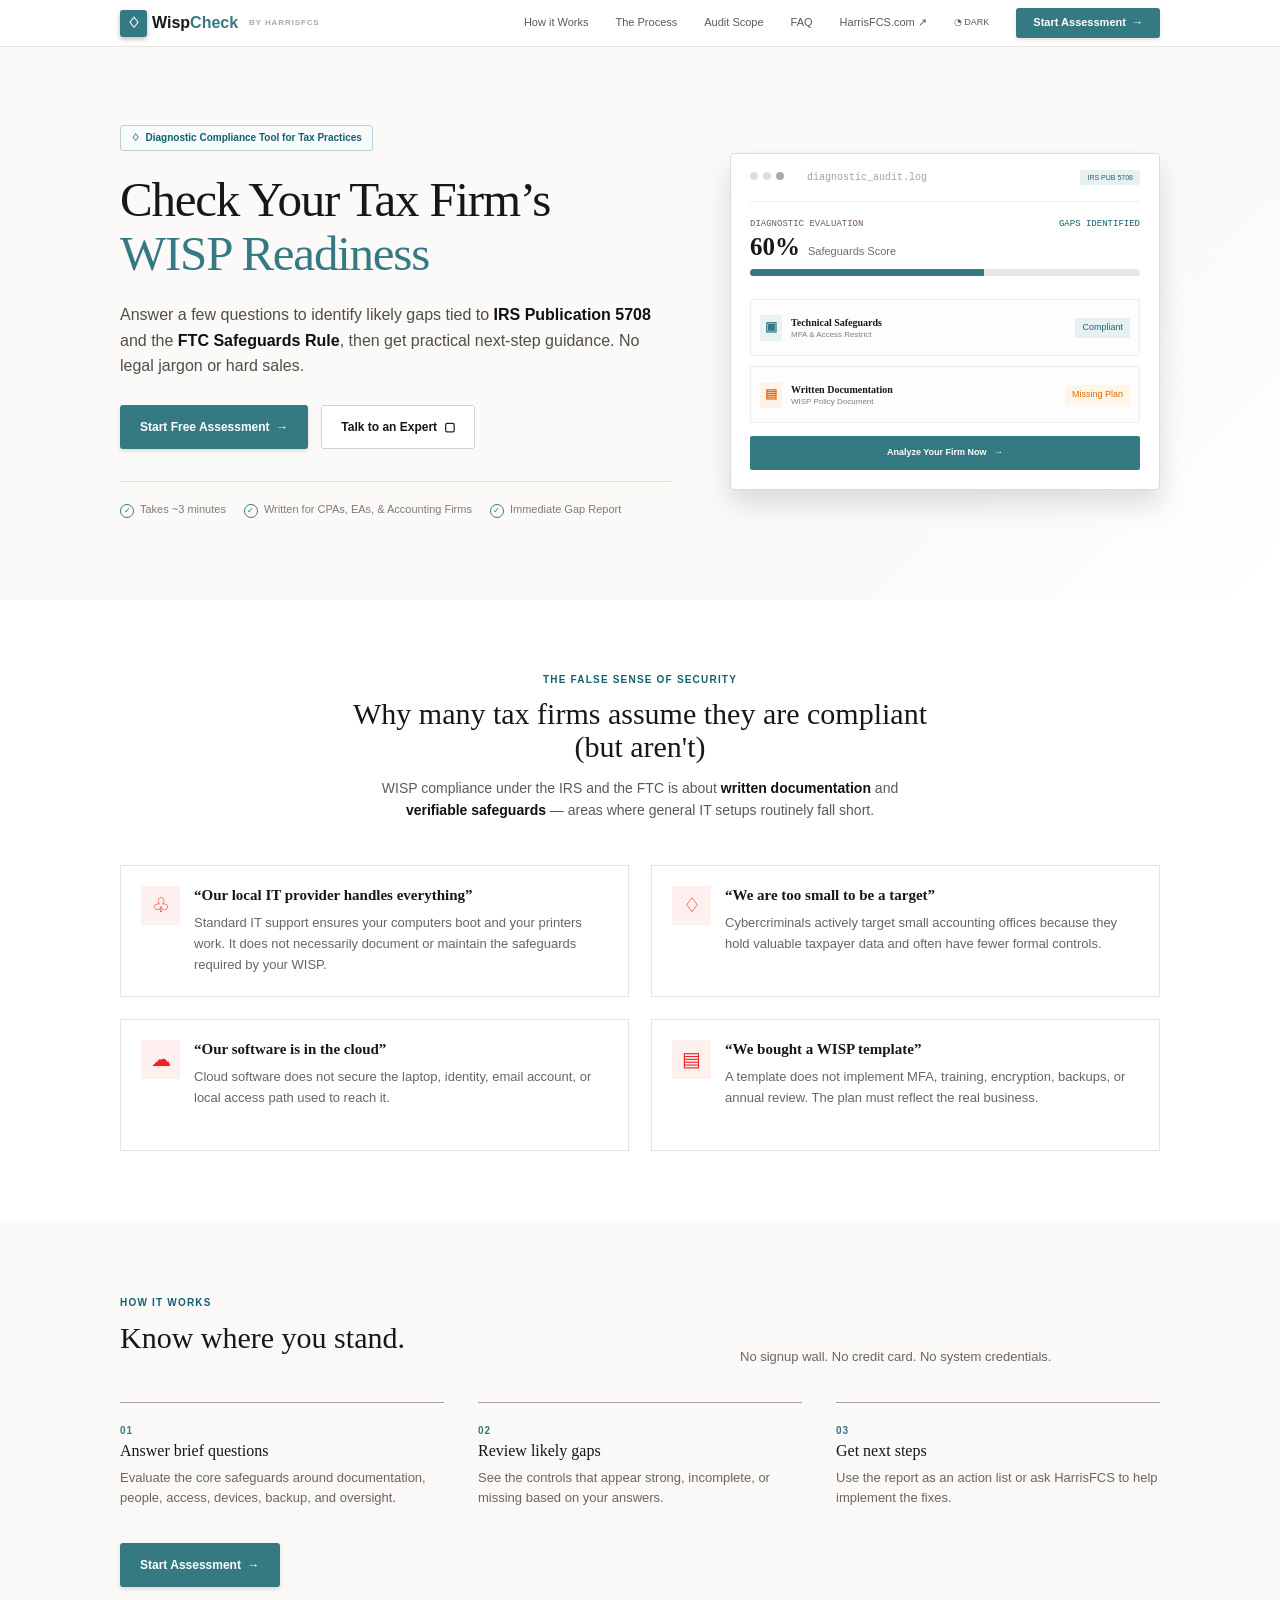
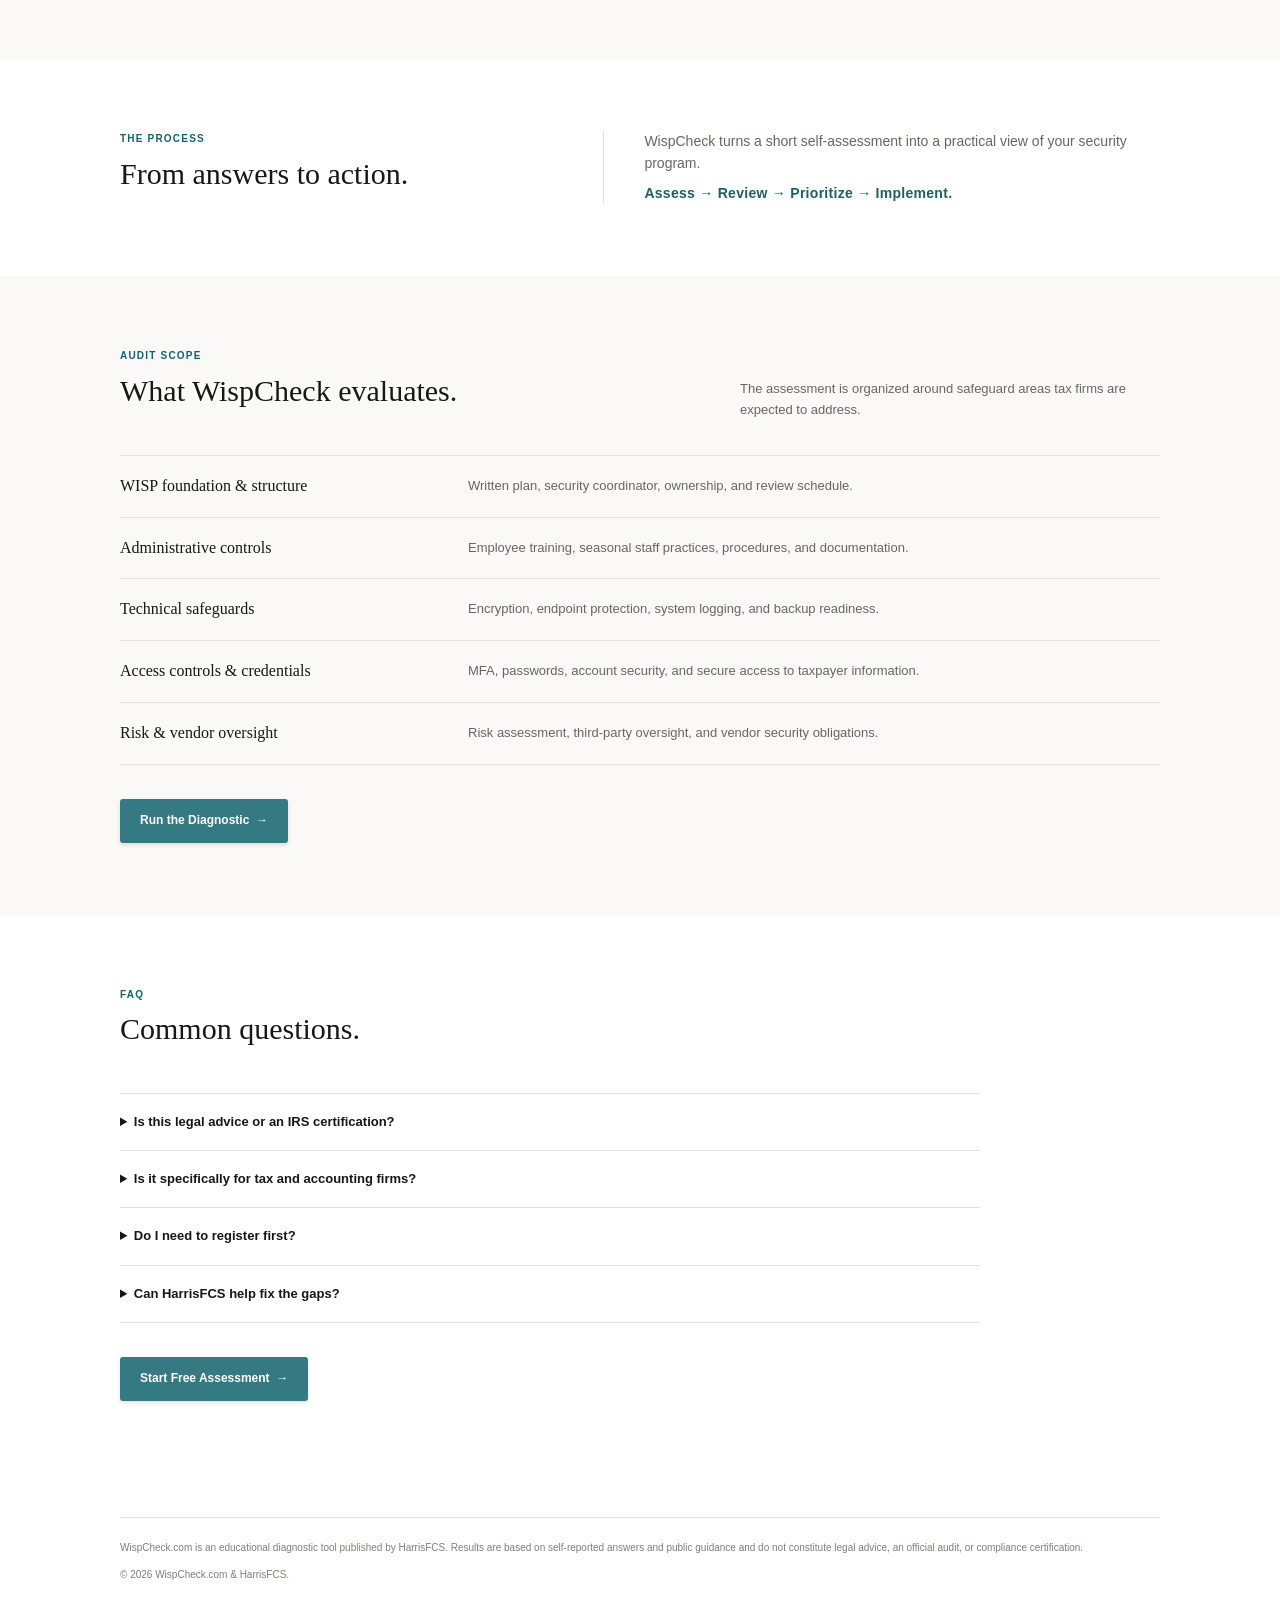
==== commit 19cb9b15: "Enable persistent theme toggle on homepage" ====
--- a/index.html
+++ b/index.html
@@ -1 +1 @@
-<!doctype html><html lang="en"><head><meta charset="utf-8"><meta name="viewport" content="width=device-width,initial-scale=1"><title>WispCheck | WISP Compliance Assessment for Tax Firms</title><meta name="description" content="Free WISP readiness assessment for tax and accounting firms. Identify likely gaps tied to IRS Publication 5708 and the FTC Safeguards Rule, then get practical next steps."><link rel="stylesheet" href="/styles.css"></head><body><header class="sitebar"><div class="wrap nav"><a class="brand" href="/"><span class="shield">♢</span><span class="wordmark">Wisp<b>Check</b></span><small>BY HARRISFCS</small></a><nav><a href="#how">How it Works</a><a href="#process">The Process</a><a href="#scope">Audit Scope</a><a href="#faq">FAQ</a><a href="https://harrisfcs.com">HarrisFCS.com ↗</a><span class="lightmode">◔ LIGHT</span><a class="btn primary" href="/assessment/">Start Assessment&nbsp; →</a></nav></div></header><main><section class="hero"><div class="wrap hero-grid"><div><div class="eyebrow badge">♢&nbsp; Diagnostic Compliance Tool for Tax Practices</div><h1>Check Your Tax Firm’s<br><em>WISP Readiness</em></h1><p class="lead">Answer a few questions to identify likely gaps tied to <strong>IRS Publication 5708</strong> and the <strong>FTC Safeguards Rule</strong>, then get practical next-step guidance. No legal jargon or hard sales.</p><div class="actions"><a class="btn primary large" href="/assessment/">Start Free Assessment&nbsp; →</a><a class="btn secondary large" href="mailto:office@harrisfcs.com">Talk to an Expert&nbsp; ▢</a></div><div class="proof"><span>Takes ~3 minutes</span><span>Written for CPAs, EAs, & Accounting Firms</span><span>Immediate Gap Report</span></div></div><div class="diagnostic"><div class="diag-head"><span><i></i><i></i><i></i>&nbsp;&nbsp; diagnostic_audit.log</span><b>IRS PUB 5708</b></div><div class="diag-body"><div class="diag-label"><span>DIAGNOSTIC EVALUATION</span><b>GAPS IDENTIFIED</b></div><div class="score"><strong>60%</strong><span>Safeguards Score</span></div><div class="bar"><span></span></div><div class="check"><span><b>▣</b><strong>Technical Safeguards<small>MFA & Access Restrict</small></strong></span><em class="ok">Compliant</em></div><div class="check"><span><b class="orange">▤</b><strong>Written Documentation<small>WISP Policy Document</small></strong></span><em class="warn">Missing Plan</em></div><a class="analyze" href="/assessment/">Analyze Your Firm Now&nbsp;&nbsp; →</a></div></div></div></section><section class="section" id="why"><div class="wrap"><div class="center-head"><div class="eyebrow">THE FALSE SENSE OF SECURITY</div><h2>Why many tax firms assume they are compliant<br>(but aren't)</h2><p>WISP compliance under the IRS and the FTC is about <strong>written documentation</strong> and<br><strong>verifiable safeguards</strong> — areas where general IT setups routinely fall short.</p></div><div class="myth-grid"><article><span>♧</span><div><h3>“Our local IT provider handles everything”</h3><p>Standard IT support ensures your computers boot and your printers work. It does not necessarily document or maintain the safeguards required by your WISP.</p></div></article><article><span>♢</span><div><h3>“We are too small to be a target”</h3><p>Cybercriminals actively target small accounting offices because they hold valuable taxpayer data and often have fewer formal controls.</p></div></article><article><span>☁</span><div><h3>“Our software is in the cloud”</h3><p>Cloud software does not secure the laptop, identity, email account, or local access path used to reach it.</p></div></article><article><span>▤</span><div><h3>“We bought a WISP template”</h3><p>A template does not implement MFA, training, encryption, backups, or annual review. The plan must reflect the real business.</p></div></article></div></div></section><section class="section alt" id="how"><div class="wrap"><div class="section-head"><div><div class="eyebrow">HOW IT WORKS</div><h2>Know where you stand.</h2></div><p>No signup wall. No credit card. No system credentials.</p></div><div class="steps"><article><span>01</span><h3>Answer brief questions</h3><p>Evaluate the core safeguards around documentation, people, access, devices, backup, and oversight.</p></article><article><span>02</span><h3>Review likely gaps</h3><p>See the controls that appear strong, incomplete, or missing based on your answers.</p></article><article><span>03</span><h3>Get next steps</h3><p>Use the report as an action list or ask HarrisFCS to help implement the fixes.</p></article></div><div class="section-cta"><a class="btn primary large" href="/assessment/">Start Assessment&nbsp; →</a></div></div></section><section class="section" id="process"><div class="wrap process-band"><div><div class="eyebrow">THE PROCESS</div><h2>From answers to action.</h2></div><div class="process-copy"><p>WispCheck turns a short self-assessment into a practical view of your security program.</p><p><strong>Assess → Review → Prioritize → Implement.</strong></p></div></div></section><section class="section alt" id="scope"><div class="wrap"><div class="section-head"><div><div class="eyebrow">AUDIT SCOPE</div><h2>What WispCheck evaluates.</h2></div><p>The assessment is organized around safeguard areas tax firms are expected to address.</p></div><div class="scope-list"><div><h3>WISP foundation & structure</h3><p>Written plan, security coordinator, ownership, and review schedule.</p></div><div><h3>Administrative controls</h3><p>Employee training, seasonal staff practices, procedures, and documentation.</p></div><div><h3>Technical safeguards</h3><p>Encryption, endpoint protection, system logging, and backup readiness.</p></div><div><h3>Access controls & credentials</h3><p>MFA, passwords, account security, and secure access to taxpayer information.</p></div><div><h3>Risk & vendor oversight</h3><p>Risk assessment, third-party oversight, and vendor security obligations.</p></div></div><div class="section-cta"><a class="btn primary large" href="/assessment/">Run the Diagnostic&nbsp; →</a></div></div></section><section class="section" id="faq"><div class="wrap"><div class="section-head"><div><div class="eyebrow">FAQ</div><h2>Common questions.</h2></div></div><div class="faq"><details><summary>Is this legal advice or an IRS certification?</summary><p>No. WispCheck is an educational diagnostic tool. It is not legal advice, a binding audit, or an official certification.</p></details><details><summary>Is it specifically for tax and accounting firms?</summary><p>Yes. It is written for tax preparers, CPAs, enrolled agents, bookkeepers, and similar firms handling sensitive taxpayer information.</p></details><details><summary>Do I need to register first?</summary><p>No. The assessment runs in the browser and shows your report immediately.</p></details><details><summary>Can HarrisFCS help fix the gaps?</summary><p>Yes. HarrisFCS can help with documentation, MFA, endpoint security, backup, training, cloud configuration, monitoring, and ongoing IT support.</p></details></div><div class="section-cta"><a class="btn primary large" href="/assessment/">Start Free Assessment&nbsp; →</a></div></div></section></main><footer><div class="wrap"><p class="legal">WispCheck.com is an educational diagnostic tool published by HarrisFCS. Results are based on self-reported answers and public guidance and do not constitute legal advice, an official audit, or compliance certification.</p><div class="fine">© <span id="year"></span> WispCheck.com & HarrisFCS.</div></div></footer><script>const year=document.getElementById('year');if(year)year.textContent=new Date().getFullYear();</script></body></html>+<!doctype html><html lang="en"><head><meta charset="utf-8"><meta name="viewport" content="width=device-width,initial-scale=1"><title>WispCheck | WISP Compliance Assessment for Tax Firms</title><meta name="description" content="Free WISP readiness assessment for tax and accounting firms. Identify likely gaps tied to IRS Publication 5708 and the FTC Safeguards Rule, then get practical next steps."><link rel="stylesheet" href="/styles.css"><link rel="stylesheet" href="/theme.css"><script src="/theme.js" defer></script></head><body><header class="sitebar"><div class="wrap nav"><a class="brand" href="/"><span class="shield">♢</span><span class="wordmark">Wisp<b>Check</b></span><small>BY HARRISFCS</small></a><nav><a href="#how">How it Works</a><a href="#process">The Process</a><a href="#scope">Audit Scope</a><a href="#faq">FAQ</a><a href="https://harrisfcs.com">HarrisFCS.com ↗</a><span class="lightmode">◔ DARK</span><a class="btn primary" href="/assessment/">Start Assessment&nbsp; →</a></nav></div></header><main><section class="hero"><div class="wrap hero-grid"><div><div class="eyebrow badge">♢&nbsp; Diagnostic Compliance Tool for Tax Practices</div><h1>Check Your Tax Firm’s<br><em>WISP Readiness</em></h1><p class="lead">Answer a few questions to identify likely gaps tied to <strong>IRS Publication 5708</strong> and the <strong>FTC Safeguards Rule</strong>, then get practical next-step guidance. No legal jargon or hard sales.</p><div class="actions"><a class="btn primary large" href="/assessment/">Start Free Assessment&nbsp; →</a><a class="btn secondary large" href="mailto:office@harrisfcs.com">Talk to an Expert&nbsp; ▢</a></div><div class="proof"><span>Takes ~3 minutes</span><span>Written for CPAs, EAs, & Accounting Firms</span><span>Immediate Gap Report</span></div></div><div class="diagnostic"><div class="diag-head"><span><i></i><i></i><i></i>&nbsp;&nbsp; diagnostic_audit.log</span><b>IRS PUB 5708</b></div><div class="diag-body"><div class="diag-label"><span>DIAGNOSTIC EVALUATION</span><b>GAPS IDENTIFIED</b></div><div class="score"><strong>60%</strong><span>Safeguards Score</span></div><div class="bar"><span></span></div><div class="check"><span><b>▣</b><strong>Technical Safeguards<small>MFA & Access Restrict</small></strong></span><em class="ok">Compliant</em></div><div class="check"><span><b class="orange">▤</b><strong>Written Documentation<small>WISP Policy Document</small></strong></span><em class="warn">Missing Plan</em></div><a class="analyze" href="/assessment/">Analyze Your Firm Now&nbsp;&nbsp; →</a></div></div></div></section><section class="section" id="why"><div class="wrap"><div class="center-head"><div class="eyebrow">THE FALSE SENSE OF SECURITY</div><h2>Why many tax firms assume they are compliant<br>(but aren't)</h2><p>WISP compliance under the IRS and the FTC is about <strong>written documentation</strong> and<br><strong>verifiable safeguards</strong> — areas where general IT setups routinely fall short.</p></div><div class="myth-grid"><article><span>♧</span><div><h3>“Our local IT provider handles everything”</h3><p>Standard IT support ensures your computers boot and your printers work. It does not necessarily document or maintain the safeguards required by your WISP.</p></div></article><article><span>♢</span><div><h3>“We are too small to be a target”</h3><p>Cybercriminals actively target small accounting offices because they hold valuable taxpayer data and often have fewer formal controls.</p></div></article><article><span>☁</span><div><h3>“Our software is in the cloud”</h3><p>Cloud software does not secure the laptop, identity, email account, or local access path used to reach it.</p></div></article><article><span>▤</span><div><h3>“We bought a WISP template”</h3><p>A template does not implement MFA, training, encryption, backups, or annual review. The plan must reflect the real business.</p></div></article></div></div></section><section class="section alt" id="how"><div class="wrap"><div class="section-head"><div><div class="eyebrow">HOW IT WORKS</div><h2>Know where you stand.</h2></div><p>No signup wall. No credit card. No system credentials.</p></div><div class="steps"><article><span>01</span><h3>Answer brief questions</h3><p>Evaluate the core safeguards around documentation, people, access, devices, backup, and oversight.</p></article><article><span>02</span><h3>Review likely gaps</h3><p>See the controls that appear strong, incomplete, or missing based on your answers.</p></article><article><span>03</span><h3>Get next steps</h3><p>Use the report as an action list or ask HarrisFCS to help implement the fixes.</p></article></div><div class="section-cta"><a class="btn primary large" href="/assessment/">Start Assessment&nbsp; →</a></div></div></section><section class="section" id="process"><div class="wrap process-band"><div><div class="eyebrow">THE PROCESS</div><h2>From answers to action.</h2></div><div class="process-copy"><p>WispCheck turns a short self-assessment into a practical view of your security program.</p><p><strong>Assess → Review → Prioritize → Implement.</strong></p></div></div></section><section class="section alt" id="scope"><div class="wrap"><div class="section-head"><div><div class="eyebrow">AUDIT SCOPE</div><h2>What WispCheck evaluates.</h2></div><p>The assessment is organized around safeguard areas tax firms are expected to address.</p></div><div class="scope-list"><div><h3>WISP foundation & structure</h3><p>Written plan, security coordinator, ownership, and review schedule.</p></div><div><h3>Administrative controls</h3><p>Employee training, seasonal staff practices, procedures, and documentation.</p></div><div><h3>Technical safeguards</h3><p>Encryption, endpoint protection, system logging, and backup readiness.</p></div><div><h3>Access controls & credentials</h3><p>MFA, passwords, account security, and secure access to taxpayer information.</p></div><div><h3>Risk & vendor oversight</h3><p>Risk assessment, third-party oversight, and vendor security obligations.</p></div></div><div class="section-cta"><a class="btn primary large" href="/assessment/">Run the Diagnostic&nbsp; →</a></div></div></section><section class="section" id="faq"><div class="wrap"><div class="section-head"><div><div class="eyebrow">FAQ</div><h2>Common questions.</h2></div></div><div class="faq"><details><summary>Is this legal advice or an IRS certification?</summary><p>No. WispCheck is an educational diagnostic tool. It is not legal advice, a binding audit, or an official certification.</p></details><details><summary>Is it specifically for tax and accounting firms?</summary><p>Yes. It is written for tax preparers, CPAs, enrolled agents, bookkeepers, and similar firms handling sensitive taxpayer information.</p></details><details><summary>Do I need to register first?</summary><p>No. The assessment runs in the browser and shows your report immediately.</p></details><details><summary>Can HarrisFCS help fix the gaps?</summary><p>Yes. HarrisFCS can help with documentation, MFA, endpoint security, backup, training, cloud configuration, monitoring, and ongoing IT support.</p></details></div><div class="section-cta"><a class="btn primary large" href="/assessment/">Start Free Assessment&nbsp; →</a></div></div></section></main><footer><div class="wrap"><p class="legal">WispCheck.com is an educational diagnostic tool published by HarrisFCS. Results are based on self-reported answers and public guidance and do not constitute legal advice, an official audit, or compliance certification.</p><div class="fine">© <span id="year"></span> WispCheck.com & HarrisFCS.</div></div></footer><script>const year=document.getElementById('year');if(year)year.textContent=new Date().getFullYear();</script></body></html>
--- a/styles.css
+++ b/styles.css
@@ -1,3 +1 @@
-:root{--ink:#171717;--teal:#357a82;--teal2:#2f737b;--muted:#68645f;--line:#e4e1de;--warm:#faf9f7;--white:#fff;--max:1082px}*{box-sizing:border-box}html{scroll-behavior:smooth}body{margin:0;font-family:Arial,"Segoe UI",sans-serif;color:var(--ink);background:#fff;line-height:1.55;font-size:14px}a{color:inherit}.wrap{max-width:var(--max);margin:auto;padding:0 0}.sitebar{position:sticky;top:0;z-index:30;background:rgba(255,255,255,.98);border-bottom:1px solid #e7e5e2}.nav{height:45px;display:flex;align-items:center;justify-content:space-between}.brand{display:flex;align-items:center;text-decoration:none;font-size:16px;font-weight:700;gap:5px}.brand .shield{display:grid;place-items:center;width:27px;height:27px;background:var(--teal);color:#fff;border-radius:3px;box-shadow:0 2px 5px #bbb;font-size:15px}.wordmark b{color:var(--teal);font-weight:700}.brand small{font-size:8px;letter-spacing:.11em;color:#aaa;margin-left:6px;font-weight:700}.nav nav{display:flex;align-items:center;gap:32px;height:100%}.nav nav>a:not(.btn){font-size:11px;color:#5d5955;text-decoration:none}.lightmode{font-size:9px;color:#5d5955}.btn{display:inline-flex;align-items:center;justify-content:center;text-decoration:none;font-weight:700;border:1px solid transparent;cursor:pointer;border-radius:3px}.primary{background:var(--teal);color:#fff;box-shadow:0 2px 4px rgba(0,0,0,.12)}.secondary{background:#fff;border-color:#d3cfca;color:#171717}.nav .btn{height:30px;padding:0 16px;font-size:11px}.hero{background:linear-gradient(135deg,#fbfaf8 0%,#fbfaf8 72%,#fff 100%);padding:76px 0 80px}.hero-grid{display:grid;grid-template-columns:552px 383px;gap:38px;align-items:center}.eyebrow{font-size:10px;font-weight:700;letter-spacing:.12em;text-transform:uppercase;color:#126170;margin-bottom:10px}.badge{display:inline-block;border:1px solid #b9d1d4;border-radius:3px;padding:4px 10px;letter-spacing:0;text-transform:none;font-size:10px;background:#f7fbfb;margin-bottom:22px}h1,h2,h3{font-family:Georgia,"Times New Roman",serif;margin-top:0;font-weight:400}h1{font-size:49px;line-height:1.12;letter-spacing:-.025em;margin-bottom:20px}h1 em{font-style:normal;color:var(--teal)}h2{font-size:30px;line-height:1.08;margin-bottom:14px}h3{font-size:16px;line-height:1.25;margin-bottom:7px}.lead{font-size:16px;line-height:1.6;color:#514d49;max-width:535px;margin:0}.lead strong,.center-head strong{color:#111}.actions{display:flex;gap:13px;margin-top:26px}.large{height:44px;padding:0 19px;font-size:12px}.proof{border-top:1px solid #dfdcd8;margin-top:32px;padding-top:19px;display:flex;gap:17px;color:#817a74;font-size:11px}.proof span:before{content:'✓';display:inline-grid;place-items:center;width:12px;height:12px;border:1px solid var(--teal);border-radius:50%;color:var(--teal);font-size:8px;margin-right:6px}.diagnostic{background:#fff;border:1px solid #dedbd7;border-radius:4px;box-shadow:0 12px 22px rgba(0,0,0,.13);padding:0 19px 19px}.diag-head{height:48px;border-bottom:1px solid #efedeb;display:flex;align-items:center;justify-content:space-between;color:#aa9e9a;font:10px ui-monospace,SFMono-Regular,Menlo,monospace}.diag-head i{display:inline-block;width:8px;height:8px;background:#ddd;border-radius:50%;margin-right:5px}.diag-head i:nth-child(3){background:#aaa}.diag-head b{font:7px Arial,sans-serif;color:#21606a;background:#e8f1f2;padding:4px 7px;border-radius:2px}.diag-body{padding-top:17px}.diag-label{display:flex;justify-content:space-between;font:9px ui-monospace,SFMono-Regular,Menlo,monospace;color:#715d50}.diag-label b{color:#176173;font-weight:400}.score{display:flex;align-items:baseline;gap:8px;margin-top:4px}.score strong{font:700 25px Georgia,serif}.score span{font-size:11px;color:#756d67}.bar{height:7px;background:#e9e7e5;border-radius:4px;margin:8px 0 23px;overflow:hidden}.bar span{display:block;width:60%;height:100%;background:var(--teal)}.check{height:57px;border:1px solid #efedeb;background:#fdfdfd;border-radius:2px;margin-bottom:10px;padding:0 9px;display:flex;align-items:center;justify-content:space-between}.check>span{display:flex;align-items:center;gap:9px}.check>span>b{display:grid;place-items:center;width:22px;height:26px;background:#e9f3f3;color:var(--teal);font-size:13px}.check>span>b.orange{background:#fff2e8;color:#e46e12}.check strong{font:700 10px Georgia,serif}.check small{display:block;font:8px Arial,sans-serif;color:#857c76;margin-top:2px}.check em{font-style:normal;font-size:9px;padding:3px 7px;border-radius:2px}.ok{background:#e8f1f1;color:#21636b}.warn{background:#fff6e8;color:#e06700}.analyze{height:33px;background:var(--teal);color:#fff;display:flex;align-items:center;justify-content:center;text-decoration:none;font-size:9px;font-weight:700;margin-top:13px;border-radius:2px}.section{padding:56px 0}.alt{background:var(--warm)}.center-head{text-align:center;max-width:760px;margin:0 auto 48px}.center-head .eyebrow{margin-bottom:9px}.center-head h2{font-size:30px}.center-head p{font-size:14px;color:#5e5954;line-height:1.55}.myth-grid{display:grid;grid-template-columns:1fr 1fr;gap:24px 26px}.myth-grid article{border:1px solid #e7e3df;min-height:126px;padding:20px;display:flex;gap:14px;background:#fff}.myth-grid article>span{flex:0 0 39px;height:39px;display:grid;place-items:center;background:#fff0f0;color:#e22;font-size:20px}.myth-grid h3{font-size:15px;font-weight:700;margin:0 0 8px}.myth-grid p,.section-head p,.scope-list p,.steps p,.faq p{color:#6c655f;margin:0;font-size:13px}.section-head{display:flex;justify-content:space-between;gap:36px;align-items:end;margin-bottom:30px}.section-head p{max-width:430px}.steps{display:grid;grid-template-columns:repeat(3,1fr);gap:34px}.steps article{border-top:1px solid #aaa29b;padding-top:16px}.steps span{font-size:10px;color:var(--teal);font-weight:700;letter-spacing:.1em}.scope-list{border-top:1px solid var(--line)}.scope-list>div{display:grid;grid-template-columns:310px 1fr;gap:35px;padding:19px 0;border-bottom:1px solid var(--line)}.scope-list h3,.scope-list p{margin:0}.faq{border-top:1px solid var(--line)}details{border-bottom:1px solid var(--line);padding:16px 0}summary{cursor:pointer;font-weight:700}footer{padding:32px 0 22px}.legal,.fine{font-size:10px;color:#847d77}.legal{border-top:1px solid var(--line);padding-top:22px}.fine{margin-top:12px}
-#assessment{background:#eef4f8;padding:39px 0 31px}.assessment-wrap{display:block}.assessment-wrap>div:first-child{display:none}.assessment-form.diagnostic-form{width:615px;max-width:100%;margin:0 auto;background:#fff;border:1px solid #d8dcdf;border-radius:3px;padding:19px;box-shadow:0 9px 20px rgba(70,82,91,.17)}.assess-top{height:32px;display:flex;justify-content:space-between;align-items:flex-start;border-bottom:1px solid #eceeef}.category-pill{display:inline-block;background:#eaf3f4;color:#17626d;font-size:9px;font-weight:700;padding:3px 9px;border-radius:2px;margin-right:8px}.qcount{font-size:9px;color:#aa9992}.assess-tools{display:flex;gap:8px}.textbtn{border:0;background:none;color:#9a918c;text-decoration:none;font-size:9px;padding:0;cursor:pointer}.progress{height:6px;background:#f1f1ef;border-radius:4px;margin:20px 0 27px;overflow:hidden}.progress span{display:block;height:100%;background:#a9c7cc;transition:width .25s ease}.context-box{border:1px solid #ece8e5;background:#fdfcfb;padding:12px 13px;margin-bottom:20px}.context-box small{display:block;color:#776a61;font-size:9px;margin-bottom:1px}.context-box strong{display:block;font-size:11px}.assessment-question{font:400 20px/1.3 Georgia,"Times New Roman",serif;margin:0 0 10px;letter-spacing:-.01em}.audit-target{font-size:9px;color:#176873;margin-bottom:24px}.answer-list{display:grid;gap:10px}.answer-row{height:47px;border:1px solid #ddd8d3;background:#fff;display:flex;align-items:center;justify-content:space-between;padding:0 13px;font-size:12px;font-weight:700;cursor:pointer;position:relative}.answer-row:hover{border-color:#b9c8cc}.answer-row input{position:absolute;opacity:0;pointer-events:none}.answer-row i{width:16px;height:16px;border:1px solid #d7d1cc;border-radius:50%;background:#fff;position:relative;flex:0 0 16px}.answer-row input:checked+i{border-color:var(--teal)}.answer-row input:checked+i:after{content:'';position:absolute;inset:3px;background:var(--teal);border-radius:50%}.answer-row:has(input:checked){border-color:#8fb2b8;background:#fbfefe}.guideline{border:1px solid #ece8e5;background:#fdfcfb;padding:13px;margin-top:24px;display:flex;gap:12px;align-items:flex-start}.guideline>b{width:15px;height:15px;border:1px solid var(--teal);color:var(--teal);border-radius:50%;font-size:10px;display:grid;place-items:center;flex:0 0 15px}.guideline strong{font-size:11px}.guideline p{font-size:10px;color:#5f5a56;margin:1px 0 0;line-height:1.45}.assessment-nav{border-top:1px solid #efedeb;margin-top:27px;padding-top:18px;display:flex;align-items:center;justify-content:space-between}.backbtn,.nextbtn{height:35px;border-radius:2px;border:0;font-size:11px;font-weight:700;padding:0 16px}.backbtn{background:none;color:#c6c2bf;padding-left:0}.backbtn:not(:disabled){color:#746d68;cursor:pointer}.nextbtn{background:var(--teal);color:#fff;min-width:128px;cursor:pointer}.nextbtn:disabled{background:#b6ccd0;color:#fff;cursor:not-allowed}.privacy-note{text-align:center;font-size:7.5px;color:#ad9f99;margin:17px 10px 0;line-height:1.35}.privacy-note strong{font-weight:700;color:#91857e}
-@media(max-width:900px){.wrap{padding:0 20px}.nav nav>a:not(.btn),.lightmode{display:none}.hero-grid{grid-template-columns:1fr;gap:45px}.myth-grid{grid-template-columns:1fr}.section-head{align-items:flex-start;flex-direction:column}.steps{grid-template-columns:1fr}.scope-list>div{grid-template-columns:1fr;gap:5px}}@media(max-width:620px){.nav{height:52px}.brand small{display:none}.hero{padding:50px 0}.hero-grid{display:block}.diagnostic{margin-top:42px}h1{font-size:39px}.proof{flex-direction:column;gap:8px}.actions{flex-direction:column;align-items:stretch}.large{width:100%}.section{padding:46px 0}.center-head h2,h2{font-size:27px}.nav .btn{display:inline-flex}.myth-grid article{padding:16px}#assessment{padding:22px 0}.assessment-form.diagnostic-form{padding:15px}.assess-top{gap:12px}.assess-tools{white-space:nowrap}.assessment-question{font-size:18px}.answer-row{height:auto;min-height:50px;padding:11px 12px;gap:10px}.privacy-note{font-size:7px}}@media print{.sitebar,.actions,footer{display:none!important}}+:root{--ink:#171717;--teal:#357a82;--teal2:#2f737b;--muted:#68645f;--line:#e4e1de;--warm:#faf9f7;--white:#fff;--max:1040px}*{box-sizing:border-box}html{scroll-behavior:smooth}body{margin:0;font-family:Arial,"Segoe UI",sans-serif;color:var(--ink);background:#fff;line-height:1.55;font-size:14px}a{color:inherit}.wrap{width:min(calc(100% - 48px),var(--max));margin:0 auto}.sitebar{position:sticky;top:0;z-index:30;background:rgba(255,255,255,.98);border-bottom:1px solid #e7e5e2}.nav{height:46px;display:flex;align-items:center;justify-content:space-between}.brand{display:flex;align-items:center;text-decoration:none;font-size:16px;font-weight:700;gap:5px;white-space:nowrap}.brand .shield{display:grid;place-items:center;width:27px;height:27px;background:var(--teal);color:#fff;border-radius:3px;box-shadow:0 2px 5px #bbb;font-size:15px}.wordmark b{color:var(--teal)}.brand small{font-size:8px;letter-spacing:.11em;color:#aaa;margin-left:6px;font-weight:700}.nav nav{display:flex;align-items:center;gap:27px;height:100%}.nav nav>a:not(.btn){font-size:11px;color:#5d5955;text-decoration:none;white-space:nowrap}.nav nav>a:not(.btn):hover{color:var(--teal)}.lightmode{font-size:9px;color:#5d5955;white-space:nowrap}.btn{display:inline-flex;align-items:center;justify-content:center;text-decoration:none;font-weight:700;border:1px solid transparent;cursor:pointer;border-radius:3px}.primary{background:var(--teal);color:#fff;box-shadow:0 2px 4px rgba(0,0,0,.12)}.primary:hover{background:#2f6f76}.secondary{background:#fff;border-color:#d3cfca;color:#171717}.nav .btn{height:30px;padding:0 16px;font-size:11px;white-space:nowrap}.hero{background:linear-gradient(135deg,#fbfaf8 0%,#fbfaf8 76%,#fff 100%);padding:78px 0 82px}.hero-grid{display:grid;grid-template-columns:minmax(0,1.12fr) minmax(360px,.88fr);gap:56px;align-items:center}.eyebrow{font-size:10px;font-weight:700;letter-spacing:.12em;text-transform:uppercase;color:#126170;margin-bottom:10px}.badge{display:inline-block;border:1px solid #b9d1d4;border-radius:3px;padding:4px 10px;letter-spacing:0;text-transform:none;font-size:10px;background:#f7fbfb;margin-bottom:22px}h1,h2,h3{font-family:Georgia,"Times New Roman",serif;margin-top:0;font-weight:400}h1{font-size:49px;line-height:1.12;letter-spacing:-.025em;margin-bottom:20px}h1 em{font-style:normal;color:var(--teal)}h2{font-size:30px;line-height:1.1;margin-bottom:14px}h3{font-size:16px;line-height:1.25;margin-bottom:7px}.lead{font-size:16px;line-height:1.6;color:#514d49;max-width:535px;margin:0}.lead strong,.center-head strong{color:#111}.actions{display:flex;gap:13px;margin-top:26px;flex-wrap:wrap}.large{height:44px;padding:0 19px;font-size:12px}.proof{border-top:1px solid #dfdcd8;margin-top:32px;padding-top:19px;display:flex;gap:18px;flex-wrap:wrap;color:#817a74;font-size:11px}.proof span:before{content:'✓';display:inline-grid;place-items:center;width:12px;height:12px;border:1px solid var(--teal);border-radius:50%;color:var(--teal);font-size:8px;margin-right:6px}.diagnostic{background:#fff;border:1px solid #dedbd7;border-radius:4px;box-shadow:0 14px 28px rgba(0,0,0,.13);padding:0 19px 19px;max-width:430px;justify-self:end;width:100%}.diag-head{height:48px;border-bottom:1px solid #efedeb;display:flex;align-items:center;justify-content:space-between;color:#aa9e9a;font:10px ui-monospace,SFMono-Regular,Menlo,monospace}.diag-head i{display:inline-block;width:8px;height:8px;background:#ddd;border-radius:50%;margin-right:5px}.diag-head i:nth-child(3){background:#aaa}.diag-head b{font:7px Arial,sans-serif;color:#21606a;background:#e8f1f2;padding:4px 7px;border-radius:2px}.diag-body{padding-top:17px}.diag-label{display:flex;justify-content:space-between;font:9px ui-monospace,SFMono-Regular,Menlo,monospace;color:#715d50}.diag-label b{color:#176173;font-weight:400}.score{display:flex;align-items:baseline;gap:8px;margin-top:4px}.score strong{font:700 25px Georgia,serif}.score span{font-size:11px;color:#756d67}.bar{height:7px;background:#e9e7e5;border-radius:4px;margin:8px 0 23px;overflow:hidden}.bar span{display:block;width:60%;height:100%;background:var(--teal)}.check{min-height:57px;border:1px solid #efedeb;background:#fdfdfd;border-radius:2px;margin-bottom:10px;padding:9px;display:flex;align-items:center;justify-content:space-between;gap:12px}.check>span{display:flex;align-items:center;gap:9px}.check>span>b{display:grid;place-items:center;width:22px;height:26px;background:#e9f3f3;color:var(--teal);font-size:13px;flex:0 0 22px}.check>span>b.orange{background:#fff2e8;color:#e46e12}.check strong{font:700 10px Georgia,serif}.check small{display:block;font:8px Arial,sans-serif;color:#857c76;margin-top:2px}.check em{font-style:normal;font-size:9px;padding:3px 7px;border-radius:2px;white-space:nowrap}.ok{background:#e8f1f1;color:#21636b}.warn{background:#fff6e8;color:#e06700}.analyze{height:34px;background:var(--teal);color:#fff;display:flex;align-items:center;justify-content:center;text-decoration:none;font-size:9px;font-weight:700;margin-top:13px;border-radius:2px}.section{padding:72px 0}.alt{background:var(--warm)}.center-head{text-align:center;max-width:720px;margin:0 auto 44px}.center-head .eyebrow{margin-bottom:9px}.center-head h2{font-size:30px}.center-head p{font-size:14px;color:#5e5954;line-height:1.6;margin:0}.myth-grid{display:grid;grid-template-columns:1fr 1fr;gap:22px}.myth-grid article{border:1px solid #e7e3df;min-height:132px;padding:20px;display:flex;gap:14px;background:#fff}.myth-grid article>span{flex:0 0 39px;height:39px;display:grid;place-items:center;background:#fff0f0;color:#e22;font-size:20px}.myth-grid h3{font-size:15px;font-weight:700;margin:0 0 8px}.myth-grid p,.section-head p,.scope-list p,.steps p,.faq p{color:#6c655f;margin:0;font-size:13px;line-height:1.6}.section-head{display:grid;grid-template-columns:minmax(0,1fr) minmax(280px,420px);gap:56px;align-items:end;margin-bottom:34px}.steps{display:grid;grid-template-columns:repeat(3,1fr);gap:34px}.steps article{border-top:1px solid #aaa29b;padding-top:16px}.steps span{font-size:10px;color:var(--teal);font-weight:700;letter-spacing:.1em}.section-cta{margin-top:34px}.process-band{display:grid;grid-template-columns:.85fr 1.15fr;gap:72px;align-items:center}.process-copy{border-left:1px solid var(--line);padding-left:40px}.process-copy p{margin:0 0 8px;color:#6c655f}.process-copy p:last-child{margin:0;color:#1d5f67;letter-spacing:.02em}.scope-list{border-top:1px solid var(--line)}.scope-list>div{display:grid;grid-template-columns:300px 1fr;gap:48px;padding:20px 0;border-bottom:1px solid var(--line);align-items:start}.scope-list h3,.scope-list p{margin:0}.faq{border-top:1px solid var(--line);max-width:860px}details{border-bottom:1px solid var(--line);padding:18px 0}summary{cursor:pointer;font-weight:700;font-size:13px}details p{padding:6px 0 0;max-width:760px}.legal,.fine{font-size:10px;color:#847d77}footer{padding:34px 0 24px}.legal{border-top:1px solid var(--line);padding-top:22px}.fine{margin-top:12px}.diagnostic-page{background:#edf3f7;min-height:100vh}.diagnostic-stage{min-height:calc(100vh - 46px);padding:38px 0 34px}.diagnostic-wrap{width:min(calc(100% - 40px),615px);margin:0 auto}.assessment-form.diagnostic-form{width:100%;margin:0;background:#fff;border:1px solid #d8dcdf;border-radius:3px;padding:19px;box-shadow:0 10px 24px rgba(70,82,91,.16)}.assess-top{min-height:32px;display:flex;justify-content:space-between;align-items:flex-start;border-bottom:1px solid #eceeef}.category-pill{display:inline-block;background:#eaf3f4;color:#17626d;font-size:9px;font-weight:700;padding:3px 9px;border-radius:2px;margin-right:8px}.qcount{font-size:9px;color:#aa9992}.assess-tools{display:flex;gap:8px}.textbtn{border:0;background:none;color:#9a918c;text-decoration:none;font-size:9px;padding:0;cursor:pointer}.progress{height:6px;background:#f1f1ef;border-radius:4px;margin:20px 0 27px;overflow:hidden}.progress span{display:block;height:100%;background:#a9c7cc;transition:width .25s ease}.context-box{border:1px solid #ece8e5;background:#fdfcfb;padding:12px 13px;margin-bottom:20px}.context-box small{display:block;color:#776a61;font-size:9px;margin-bottom:1px}.context-box strong{display:block;font-size:11px}.assessment-question{font:400 20px/1.32 Georgia,"Times New Roman",serif;margin:0 0 10px;letter-spacing:-.01em}.audit-target{font-size:9px;color:#176873;margin-bottom:24px}.answer-list{display:grid;gap:10px}.answer-row{min-height:47px;border:1px solid #ddd8d3;background:#fff;display:flex;align-items:center;justify-content:space-between;padding:11px 13px;font-size:12px;font-weight:700;cursor:pointer;position:relative;gap:12px}.answer-row:hover{border-color:#b9c8cc}.answer-row input{position:absolute;opacity:0;pointer-events:none}.answer-row i{width:16px;height:16px;border:1px solid #d7d1cc;border-radius:50%;background:#fff;position:relative;flex:0 0 16px}.answer-row input:checked+i{border-color:var(--teal)}.answer-row input:checked+i:after{content:'';position:absolute;inset:3px;background:var(--teal);border-radius:50%}.answer-row:has(input:checked){border-color:#8fb2b8;background:#fbfefe}.guideline{border:1px solid #ece8e5;background:#fdfcfb;padding:13px;margin-top:24px;display:flex;gap:12px;align-items:flex-start}.guideline>b{width:15px;height:15px;border:1px solid var(--teal);color:var(--teal);border-radius:50%;font-size:10px;display:grid;place-items:center;flex:0 0 15px}.guideline strong{font-size:11px}.guideline p{font-size:10px;color:#5f5a56;margin:1px 0 0;line-height:1.45}.assessment-nav{border-top:1px solid #efedeb;margin-top:27px;padding-top:18px;display:flex;align-items:center;justify-content:space-between}.backbtn,.nextbtn{height:35px;border-radius:2px;border:0;font-size:11px;font-weight:700;padding:0 16px}.backbtn{background:none;color:#c6c2bf;padding-left:0}.backbtn:not(:disabled){color:#746d68;cursor:pointer}.nextbtn{background:var(--teal);color:#fff;min-width:128px;cursor:pointer}.nextbtn:disabled{background:#b6ccd0;color:#fff;cursor:not-allowed}.privacy-note{text-align:center;font-size:7.5px;color:#ad9f99;margin:17px 10px 0;line-height:1.35}.privacy-note strong{font-weight:700;color:#91857e}.report-page{background:#edf3f7;min-height:100vh}.report-stage{padding:38px 0 44px}.report-shell{width:min(calc(100% - 40px),820px);margin:0 auto;background:#fff;border:1px solid #d8dcdf;box-shadow:0 10px 24px rgba(70,82,91,.16);padding:30px}.report-top{display:grid;grid-template-columns:190px 1fr;gap:34px;align-items:start}.report-score{background:#f6fafb;border:1px solid #dce8ea;padding:22px;text-align:center}.report-score strong{font:700 44px Georgia,serif;color:var(--teal);display:block;line-height:1}.report-score span{font-size:10px;color:#756d67}.report-intro h1{font-size:34px;margin-bottom:12px}.report-intro .lead{font-size:14px;max-width:none}.report-actions{display:flex;gap:10px;flex-wrap:wrap;margin-top:20px}.report-results{margin-top:32px;border-top:1px solid var(--line)}.result{display:grid;grid-template-columns:180px 1fr auto;gap:22px;align-items:start;padding:18px 0;border-bottom:1px solid var(--line)}.result h3{font-size:14px;font-weight:700;margin:0}.result p{margin:0;color:#6c655f;font-size:12px;line-height:1.55}.pill{font-size:9px;font-weight:700;padding:5px 8px;border-radius:2px;white-space:nowrap}.good{background:#e8f7f4;color:#0b746c}.mid{background:#fff5df;color:#856113}.bad{background:#feeceb;color:#9a342c}.report-next{margin-top:28px;padding:22px;background:#faf9f7;border:1px solid var(--line)}.report-next h2{font-size:24px}.report-next p{color:#6c655f;font-size:13px}@media(max-width:920px){.nav nav{gap:18px}.nav nav>a:not(.btn):nth-child(-n+4),.lightmode{display:none}.hero-grid{grid-template-columns:1fr;gap:46px}.diagnostic{justify-self:start;max-width:480px}.section-head,.process-band{grid-template-columns:1fr;gap:22px}.process-copy{border-left:0;border-top:1px solid var(--line);padding:20px 0 0}.steps{gap:24px}.scope-list>div{grid-template-columns:240px 1fr;gap:32px}}@media(max-width:680px){.wrap{width:min(calc(100% - 36px),var(--max))}.nav{height:52px}.brand small{display:none}.nav nav>a:not(.btn),.lightmode{display:none}.hero{padding:50px 0 56px}.hero-grid{display:block}.diagnostic{margin-top:42px;max-width:none}h1{font-size:39px}.proof{flex-direction:column;gap:8px}.actions{flex-direction:column;align-items:stretch}.large{width:100%}.section{padding:52px 0}.center-head{margin-bottom:32px}.center-head h2,h2{font-size:27px}.myth-grid,.steps{grid-template-columns:1fr}.myth-grid article{padding:16px}.scope-list>div{grid-template-columns:1fr;gap:5px}.diagnostic-stage{padding:22px 0 28px}.diagnostic-wrap{width:min(calc(100% - 24px),615px)}.assessment-form.diagnostic-form{padding:15px}.assess-top{gap:12px}.assess-tools{white-space:nowrap}.assessment-question{font-size:18px}.privacy-note{font-size:7px}.report-stage{padding:22px 0}.report-shell{width:min(calc(100% - 24px),820px);padding:20px}.report-top,.result{grid-template-columns:1fr}.report-score{text-align:left}.report-intro h1{font-size:29px}.result{gap:8px}}@media print{.sitebar,.actions,footer{display:none!important}.report-page{background:#fff}.report-shell{box-shadow:none;border:0;width:100%;padding:0}}
--- a/theme.css
+++ b/theme.css
@@ -0,0 +1 @@
+html{color-scheme:light}html[data-theme="dark"]{color-scheme:dark;--ink:#f0ede7;--muted:#aaa39b;--line:#3a403f;--warm:#171b1b;--white:#202525}html[data-theme="dark"] body{background:#111515;color:#f0ede7}html[data-theme="dark"] .sitebar{background:rgba(17,21,21,.97);border-color:#303636}html[data-theme="dark"] .nav nav>a:not(.btn),html[data-theme="dark"] .lightmode{color:#b9b2aa}html[data-theme="dark"] .brand small{color:#777f7d}html[data-theme="dark"] .hero{background:linear-gradient(135deg,#151918 0%,#151918 76%,#111515 100%)}html[data-theme="dark"] .lead,html[data-theme="dark"] .center-head p,html[data-theme="dark"] .myth-grid p,html[data-theme="dark"] .section-head p,html[data-theme="dark"] .scope-list p,html[data-theme="dark"] .steps p,html[data-theme="dark"] .faq p,html[data-theme="dark"] .process-copy p,html[data-theme="dark"] .result p,html[data-theme="dark"] .report-next p{color:#b4ada5}html[data-theme="dark"] .lead strong,html[data-theme="dark"] .center-head strong{color:#fff}html[data-theme="dark"] .badge{background:#182322;border-color:#31585b;color:#79c2c8}html[data-theme="dark"] .secondary{background:#202525;border-color:#454c4a;color:#eee}html[data-theme="dark"] .proof{border-color:#343a39;color:#aaa39b}html[data-theme="dark"] .diagnostic,html[data-theme="dark"] .myth-grid article,html[data-theme="dark"] .assessment-form.diagnostic-form,html[data-theme="dark"] .report-shell{background:#202525;border-color:#39403f;box-shadow:0 14px 30px rgba(0,0,0,.34)}html[data-theme="dark"] .diag-head,html[data-theme="dark"] .assess-top,html[data-theme="dark"] .assessment-nav{border-color:#343a39}html[data-theme="dark"] .diag-head{color:#817b76}html[data-theme="dark"] .diag-head b,html[data-theme="dark"] .category-pill{background:#203638;color:#8ad0d5}html[data-theme="dark"] .bar,html[data-theme="dark"] .progress{background:#343a39}html[data-theme="dark"] .check{background:#1a1f1f;border-color:#343a39}html[data-theme="dark"] .check small,html[data-theme="dark"] .score span,html[data-theme="dark"] .qcount,html[data-theme="dark"] .textbtn,html[data-theme="dark"] .privacy-note{color:#918a84}html[data-theme="dark"] .context-box,html[data-theme="dark"] .guideline,html[data-theme="dark"] .report-next{background:#191e1e;border-color:#343a39}html[data-theme="dark"] .context-box small,html[data-theme="dark"] .guideline p{color:#aaa39b}html[data-theme="dark"] .answer-row{background:#1b2020;border-color:#3d4442;color:#f0ede7}html[data-theme="dark"] .answer-row:hover{border-color:#5a8589}html[data-theme="dark"] .answer-row i{background:#151919;border-color:#68706d}html[data-theme="dark"] .answer-row:has(input:checked){background:#182524;border-color:#5b9398}html[data-theme="dark"] .diagnostic-page,html[data-theme="dark"] .report-page{background:#0e1417}html[data-theme="dark"] .report-score{background:#192323;border-color:#335052}html[data-theme="dark"] .good{background:#17322e;color:#87d5c9}html[data-theme="dark"] .mid{background:#3a301b;color:#e4c36e}html[data-theme="dark"] .bad{background:#3c2020;color:#f0a2a2}html[data-theme="dark"] footer,html[data-theme="dark"] .legal{border-color:#343a39}html[data-theme="dark"] .legal,html[data-theme="dark"] .fine{color:#8f8881}.lightmode{cursor:pointer;user-select:none}.advance-note{font-size:9px;color:#918981;letter-spacing:.01em}html[data-theme="dark"] .advance-note{color:#9a938c}@media(max-width:920px){.lightmode{display:inline!important}}@media(max-width:680px){.lightmode{display:inline!important;font-size:9px}.nav nav{gap:10px}.nav nav .btn{display:none}}
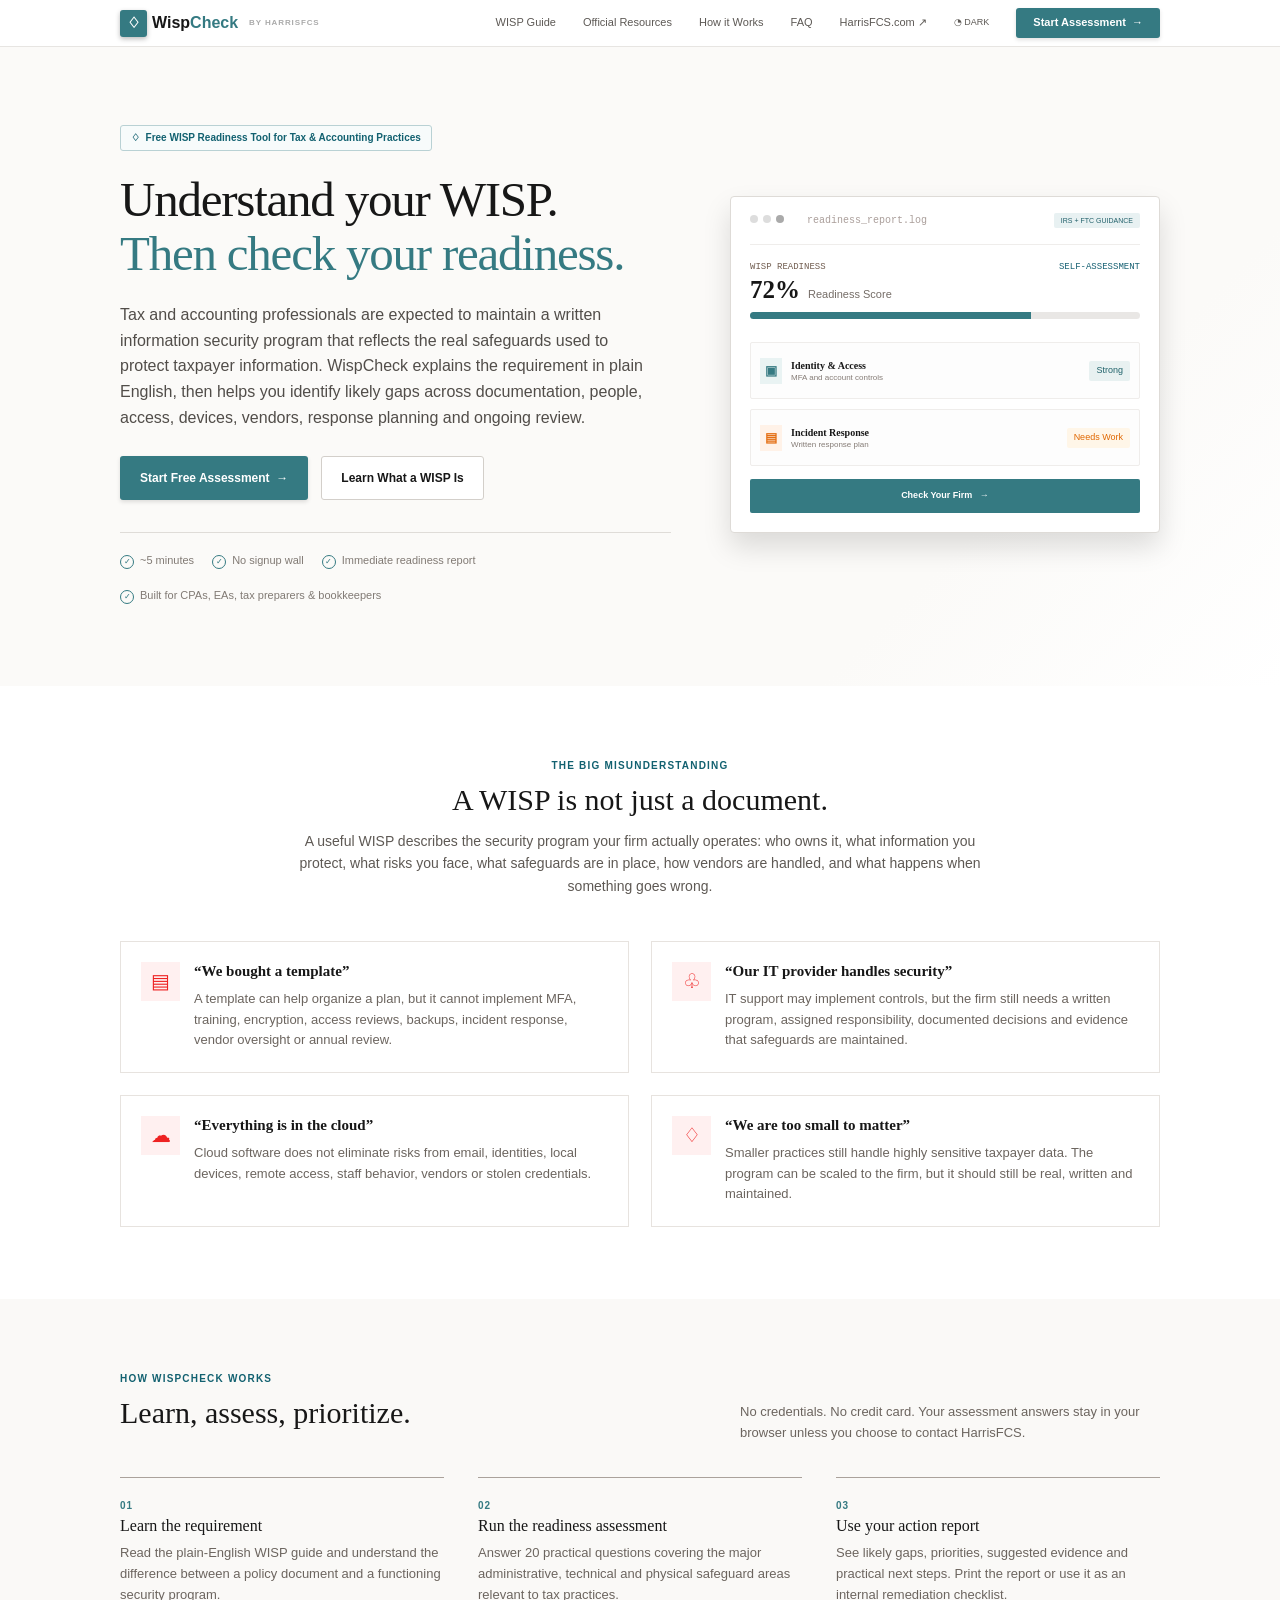
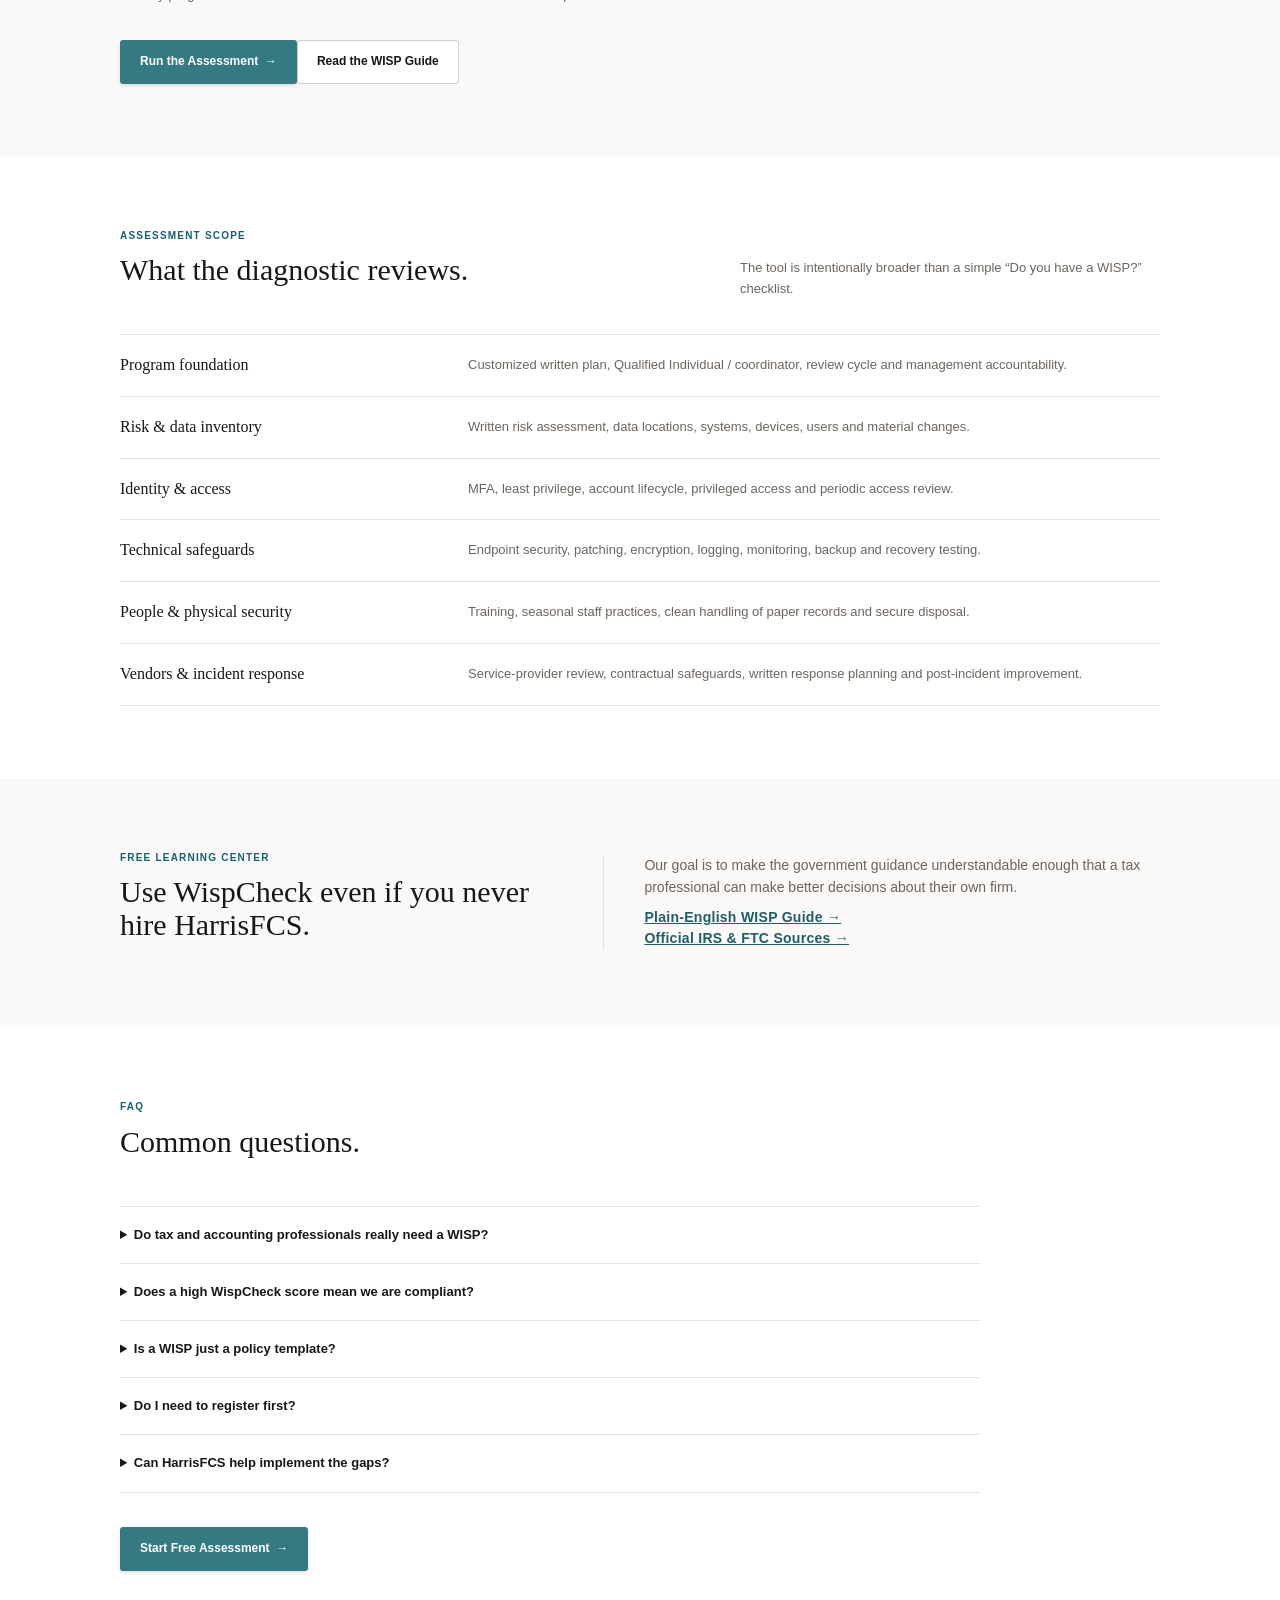
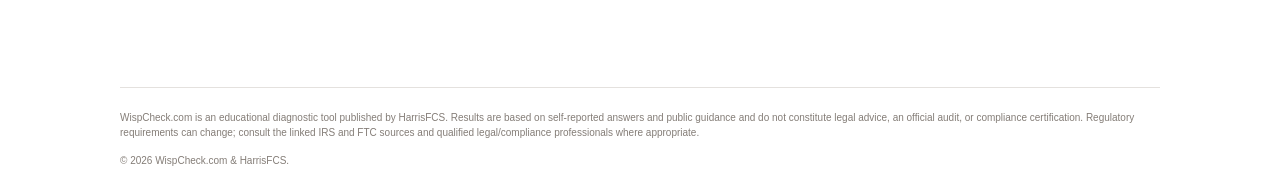
==== commit 1486944f: "Expand WispCheck lead magnet and education flow" ====
--- a/index.html
+++ b/index.html
@@ -1 +1 @@
-<!doctype html><html lang="en"><head><meta charset="utf-8"><meta name="viewport" content="width=device-width,initial-scale=1"><title>WispCheck | WISP Compliance Assessment for Tax Firms</title><meta name="description" content="Free WISP readiness assessment for tax and accounting firms. Identify likely gaps tied to IRS Publication 5708 and the FTC Safeguards Rule, then get practical next steps."><link rel="stylesheet" href="/styles.css"><link rel="stylesheet" href="/theme.css"><script src="/theme.js" defer></script></head><body><header class="sitebar"><div class="wrap nav"><a class="brand" href="/"><span class="shield">♢</span><span class="wordmark">Wisp<b>Check</b></span><small>BY HARRISFCS</small></a><nav><a href="#how">How it Works</a><a href="#process">The Process</a><a href="#scope">Audit Scope</a><a href="#faq">FAQ</a><a href="https://harrisfcs.com">HarrisFCS.com ↗</a><span class="lightmode">◔ DARK</span><a class="btn primary" href="/assessment/">Start Assessment&nbsp; →</a></nav></div></header><main><section class="hero"><div class="wrap hero-grid"><div><div class="eyebrow badge">♢&nbsp; Diagnostic Compliance Tool for Tax Practices</div><h1>Check Your Tax Firm’s<br><em>WISP Readiness</em></h1><p class="lead">Answer a few questions to identify likely gaps tied to <strong>IRS Publication 5708</strong> and the <strong>FTC Safeguards Rule</strong>, then get practical next-step guidance. No legal jargon or hard sales.</p><div class="actions"><a class="btn primary large" href="/assessment/">Start Free Assessment&nbsp; →</a><a class="btn secondary large" href="mailto:office@harrisfcs.com">Talk to an Expert&nbsp; ▢</a></div><div class="proof"><span>Takes ~3 minutes</span><span>Written for CPAs, EAs, & Accounting Firms</span><span>Immediate Gap Report</span></div></div><div class="diagnostic"><div class="diag-head"><span><i></i><i></i><i></i>&nbsp;&nbsp; diagnostic_audit.log</span><b>IRS PUB 5708</b></div><div class="diag-body"><div class="diag-label"><span>DIAGNOSTIC EVALUATION</span><b>GAPS IDENTIFIED</b></div><div class="score"><strong>60%</strong><span>Safeguards Score</span></div><div class="bar"><span></span></div><div class="check"><span><b>▣</b><strong>Technical Safeguards<small>MFA & Access Restrict</small></strong></span><em class="ok">Compliant</em></div><div class="check"><span><b class="orange">▤</b><strong>Written Documentation<small>WISP Policy Document</small></strong></span><em class="warn">Missing Plan</em></div><a class="analyze" href="/assessment/">Analyze Your Firm Now&nbsp;&nbsp; →</a></div></div></div></section><section class="section" id="why"><div class="wrap"><div class="center-head"><div class="eyebrow">THE FALSE SENSE OF SECURITY</div><h2>Why many tax firms assume they are compliant<br>(but aren't)</h2><p>WISP compliance under the IRS and the FTC is about <strong>written documentation</strong> and<br><strong>verifiable safeguards</strong> — areas where general IT setups routinely fall short.</p></div><div class="myth-grid"><article><span>♧</span><div><h3>“Our local IT provider handles everything”</h3><p>Standard IT support ensures your computers boot and your printers work. It does not necessarily document or maintain the safeguards required by your WISP.</p></div></article><article><span>♢</span><div><h3>“We are too small to be a target”</h3><p>Cybercriminals actively target small accounting offices because they hold valuable taxpayer data and often have fewer formal controls.</p></div></article><article><span>☁</span><div><h3>“Our software is in the cloud”</h3><p>Cloud software does not secure the laptop, identity, email account, or local access path used to reach it.</p></div></article><article><span>▤</span><div><h3>“We bought a WISP template”</h3><p>A template does not implement MFA, training, encryption, backups, or annual review. The plan must reflect the real business.</p></div></article></div></div></section><section class="section alt" id="how"><div class="wrap"><div class="section-head"><div><div class="eyebrow">HOW IT WORKS</div><h2>Know where you stand.</h2></div><p>No signup wall. No credit card. No system credentials.</p></div><div class="steps"><article><span>01</span><h3>Answer brief questions</h3><p>Evaluate the core safeguards around documentation, people, access, devices, backup, and oversight.</p></article><article><span>02</span><h3>Review likely gaps</h3><p>See the controls that appear strong, incomplete, or missing based on your answers.</p></article><article><span>03</span><h3>Get next steps</h3><p>Use the report as an action list or ask HarrisFCS to help implement the fixes.</p></article></div><div class="section-cta"><a class="btn primary large" href="/assessment/">Start Assessment&nbsp; →</a></div></div></section><section class="section" id="process"><div class="wrap process-band"><div><div class="eyebrow">THE PROCESS</div><h2>From answers to action.</h2></div><div class="process-copy"><p>WispCheck turns a short self-assessment into a practical view of your security program.</p><p><strong>Assess → Review → Prioritize → Implement.</strong></p></div></div></section><section class="section alt" id="scope"><div class="wrap"><div class="section-head"><div><div class="eyebrow">AUDIT SCOPE</div><h2>What WispCheck evaluates.</h2></div><p>The assessment is organized around safeguard areas tax firms are expected to address.</p></div><div class="scope-list"><div><h3>WISP foundation & structure</h3><p>Written plan, security coordinator, ownership, and review schedule.</p></div><div><h3>Administrative controls</h3><p>Employee training, seasonal staff practices, procedures, and documentation.</p></div><div><h3>Technical safeguards</h3><p>Encryption, endpoint protection, system logging, and backup readiness.</p></div><div><h3>Access controls & credentials</h3><p>MFA, passwords, account security, and secure access to taxpayer information.</p></div><div><h3>Risk & vendor oversight</h3><p>Risk assessment, third-party oversight, and vendor security obligations.</p></div></div><div class="section-cta"><a class="btn primary large" href="/assessment/">Run the Diagnostic&nbsp; →</a></div></div></section><section class="section" id="faq"><div class="wrap"><div class="section-head"><div><div class="eyebrow">FAQ</div><h2>Common questions.</h2></div></div><div class="faq"><details><summary>Is this legal advice or an IRS certification?</summary><p>No. WispCheck is an educational diagnostic tool. It is not legal advice, a binding audit, or an official certification.</p></details><details><summary>Is it specifically for tax and accounting firms?</summary><p>Yes. It is written for tax preparers, CPAs, enrolled agents, bookkeepers, and similar firms handling sensitive taxpayer information.</p></details><details><summary>Do I need to register first?</summary><p>No. The assessment runs in the browser and shows your report immediately.</p></details><details><summary>Can HarrisFCS help fix the gaps?</summary><p>Yes. HarrisFCS can help with documentation, MFA, endpoint security, backup, training, cloud configuration, monitoring, and ongoing IT support.</p></details></div><div class="section-cta"><a class="btn primary large" href="/assessment/">Start Free Assessment&nbsp; →</a></div></div></section></main><footer><div class="wrap"><p class="legal">WispCheck.com is an educational diagnostic tool published by HarrisFCS. Results are based on self-reported answers and public guidance and do not constitute legal advice, an official audit, or compliance certification.</p><div class="fine">© <span id="year"></span> WispCheck.com & HarrisFCS.</div></div></footer><script>const year=document.getElementById('year');if(year)year.textContent=new Date().getFullYear();</script></body></html>+<!doctype html><html lang="en"><head><meta charset="utf-8"><meta name="viewport" content="width=device-width,initial-scale=1"><title>WispCheck | Free WISP Readiness Assessment for Tax & Accounting Firms</title><meta name="description" content="Free WISP readiness assessment and plain-English learning center for tax preparers, CPAs, EAs, bookkeepers and accounting firms. Understand IRS and FTC expectations, identify likely gaps, and get practical next steps."><link rel="stylesheet" href="/styles.css"><link rel="stylesheet" href="/theme.css"><script src="/theme.js" defer></script></head><body><header class="sitebar"><div class="wrap nav"><a class="brand" href="/"><span class="shield">♢</span><span class="wordmark">Wisp<b>Check</b></span><small>BY HARRISFCS</small></a><nav><a href="/guide/">WISP Guide</a><a href="/resources/">Official Resources</a><a href="#how">How it Works</a><a href="#faq">FAQ</a><a href="https://harrisfcs.com">HarrisFCS.com ↗</a><span class="lightmode">◔ DARK</span><a class="btn primary" href="/assessment/">Start Assessment&nbsp; →</a></nav></div></header><main><section class="hero"><div class="wrap hero-grid"><div><div class="eyebrow badge">♢&nbsp; Free WISP Readiness Tool for Tax & Accounting Practices</div><h1>Understand your WISP.<br><em>Then check your readiness.</em></h1><p class="lead">Tax and accounting professionals are expected to maintain a written information security program that reflects the real safeguards used to protect taxpayer information. WispCheck explains the requirement in plain English, then helps you identify likely gaps across documentation, people, access, devices, vendors, response planning and ongoing review.</p><div class="actions"><a class="btn primary large" href="/assessment/">Start Free Assessment&nbsp; →</a><a class="btn secondary large" href="/guide/">Learn What a WISP Is</a></div><div class="proof"><span>~5 minutes</span><span>No signup wall</span><span>Immediate readiness report</span><span>Built for CPAs, EAs, tax preparers & bookkeepers</span></div></div><div class="diagnostic"><div class="diag-head"><span><i></i><i></i><i></i>&nbsp;&nbsp; readiness_report.log</span><b>IRS + FTC GUIDANCE</b></div><div class="diag-body"><div class="diag-label"><span>WISP READINESS</span><b>SELF-ASSESSMENT</b></div><div class="score"><strong>72%</strong><span>Readiness Score</span></div><div class="bar"><span style="width:72%"></span></div><div class="check"><span><b>▣</b><strong>Identity & Access<small>MFA and account controls</small></strong></span><em class="ok">Strong</em></div><div class="check"><span><b class="orange">▤</b><strong>Incident Response<small>Written response plan</small></strong></span><em class="warn">Needs Work</em></div><a class="analyze" href="/assessment/">Check Your Firm&nbsp;&nbsp; →</a></div></div></div></section><section class="section" id="why"><div class="wrap"><div class="center-head"><div class="eyebrow">THE BIG MISUNDERSTANDING</div><h2>A WISP is not just a document.</h2><p>A useful WISP describes the security program your firm actually operates: who owns it, what information you protect, what risks you face, what safeguards are in place, how vendors are handled, and what happens when something goes wrong.</p></div><div class="myth-grid"><article><span>▤</span><div><h3>“We bought a template”</h3><p>A template can help organize a plan, but it cannot implement MFA, training, encryption, access reviews, backups, incident response, vendor oversight or annual review.</p></div></article><article><span>♧</span><div><h3>“Our IT provider handles security”</h3><p>IT support may implement controls, but the firm still needs a written program, assigned responsibility, documented decisions and evidence that safeguards are maintained.</p></div></article><article><span>☁</span><div><h3>“Everything is in the cloud”</h3><p>Cloud software does not eliminate risks from email, identities, local devices, remote access, staff behavior, vendors or stolen credentials.</p></div></article><article><span>♢</span><div><h3>“We are too small to matter”</h3><p>Smaller practices still handle highly sensitive taxpayer data. The program can be scaled to the firm, but it should still be real, written and maintained.</p></div></article></div></div></section><section class="section alt" id="how"><div class="wrap"><div class="section-head"><div><div class="eyebrow">HOW WISPCHECK WORKS</div><h2>Learn, assess, prioritize.</h2></div><p>No credentials. No credit card. Your assessment answers stay in your browser unless you choose to contact HarrisFCS.</p></div><div class="steps"><article><span>01</span><h3>Learn the requirement</h3><p>Read the plain-English WISP guide and understand the difference between a policy document and a functioning security program.</p></article><article><span>02</span><h3>Run the readiness assessment</h3><p>Answer 20 practical questions covering the major administrative, technical and physical safeguard areas relevant to tax practices.</p></article><article><span>03</span><h3>Use your action report</h3><p>See likely gaps, priorities, suggested evidence and practical next steps. Print the report or use it as an internal remediation checklist.</p></article></div><div class="section-cta"><a class="btn primary large" href="/assessment/">Run the Assessment&nbsp; →</a><a class="btn secondary large" href="/guide/">Read the WISP Guide</a></div></div></section><section class="section" id="scope"><div class="wrap"><div class="section-head"><div><div class="eyebrow">ASSESSMENT SCOPE</div><h2>What the diagnostic reviews.</h2></div><p>The tool is intentionally broader than a simple “Do you have a WISP?” checklist.</p></div><div class="scope-list"><div><h3>Program foundation</h3><p>Customized written plan, Qualified Individual / coordinator, review cycle and management accountability.</p></div><div><h3>Risk & data inventory</h3><p>Written risk assessment, data locations, systems, devices, users and material changes.</p></div><div><h3>Identity & access</h3><p>MFA, least privilege, account lifecycle, privileged access and periodic access review.</p></div><div><h3>Technical safeguards</h3><p>Endpoint security, patching, encryption, logging, monitoring, backup and recovery testing.</p></div><div><h3>People & physical security</h3><p>Training, seasonal staff practices, clean handling of paper records and secure disposal.</p></div><div><h3>Vendors & incident response</h3><p>Service-provider review, contractual safeguards, written response planning and post-incident improvement.</p></div></div></div></section><section class="section alt"><div class="wrap process-band"><div><div class="eyebrow">FREE LEARNING CENTER</div><h2>Use WispCheck even if you never hire HarrisFCS.</h2></div><div class="process-copy"><p>Our goal is to make the government guidance understandable enough that a tax professional can make better decisions about their own firm.</p><p><a href="/guide/"><strong>Plain-English WISP Guide →</strong></a><br><a href="/resources/"><strong>Official IRS & FTC Sources →</strong></a></p></div></div></section><section class="section" id="faq"><div class="wrap"><div class="section-head"><div><div class="eyebrow">FAQ</div><h2>Common questions.</h2></div></div><div class="faq"><details><summary>Do tax and accounting professionals really need a WISP?</summary><p>The IRS currently tells tax professionals that a Written Information Security Plan is required and points firms to Publication 5708/5709 and FTC Safeguards Rule guidance. WispCheck links directly to the official sources so you can verify the requirement yourself.</p></details><details><summary>Does a high WispCheck score mean we are compliant?</summary><p>No. The readiness score is based only on your self-reported answers. It is an educational screening tool, not a certification, regulatory audit, penetration test or legal opinion.</p></details><details><summary>Is a WISP just a policy template?</summary><p>No. The written document should reflect an actual program: assigned ownership, risk assessment, safeguards, training, vendor oversight, testing, incident response and ongoing updates appropriate to the firm.</p></details><details><summary>Do I need to register first?</summary><p>No. The assessment runs in your browser and produces the report immediately. Your answers are stored locally in the browser unless you intentionally contact HarrisFCS.</p></details><details><summary>Can HarrisFCS help implement the gaps?</summary><p>Yes. HarrisFCS can assist with WISP development and review, security controls, MFA, endpoint protection, backup, training, cloud administration, vendor documentation and ongoing managed IT/security support.</p></details></div><div class="section-cta"><a class="btn primary large" href="/assessment/">Start Free Assessment&nbsp; →</a></div></div></section></main><footer><div class="wrap"><p class="legal">WispCheck.com is an educational diagnostic tool published by HarrisFCS. Results are based on self-reported answers and public guidance and do not constitute legal advice, an official audit, or compliance certification. Regulatory requirements can change; consult the linked IRS and FTC sources and qualified legal/compliance professionals where appropriate.</p><div class="fine">© <span id="year"></span> WispCheck.com & HarrisFCS.</div></div></footer><script>const year=document.getElementById('year');if(year)year.textContent=new Date().getFullYear();</script></body></html>
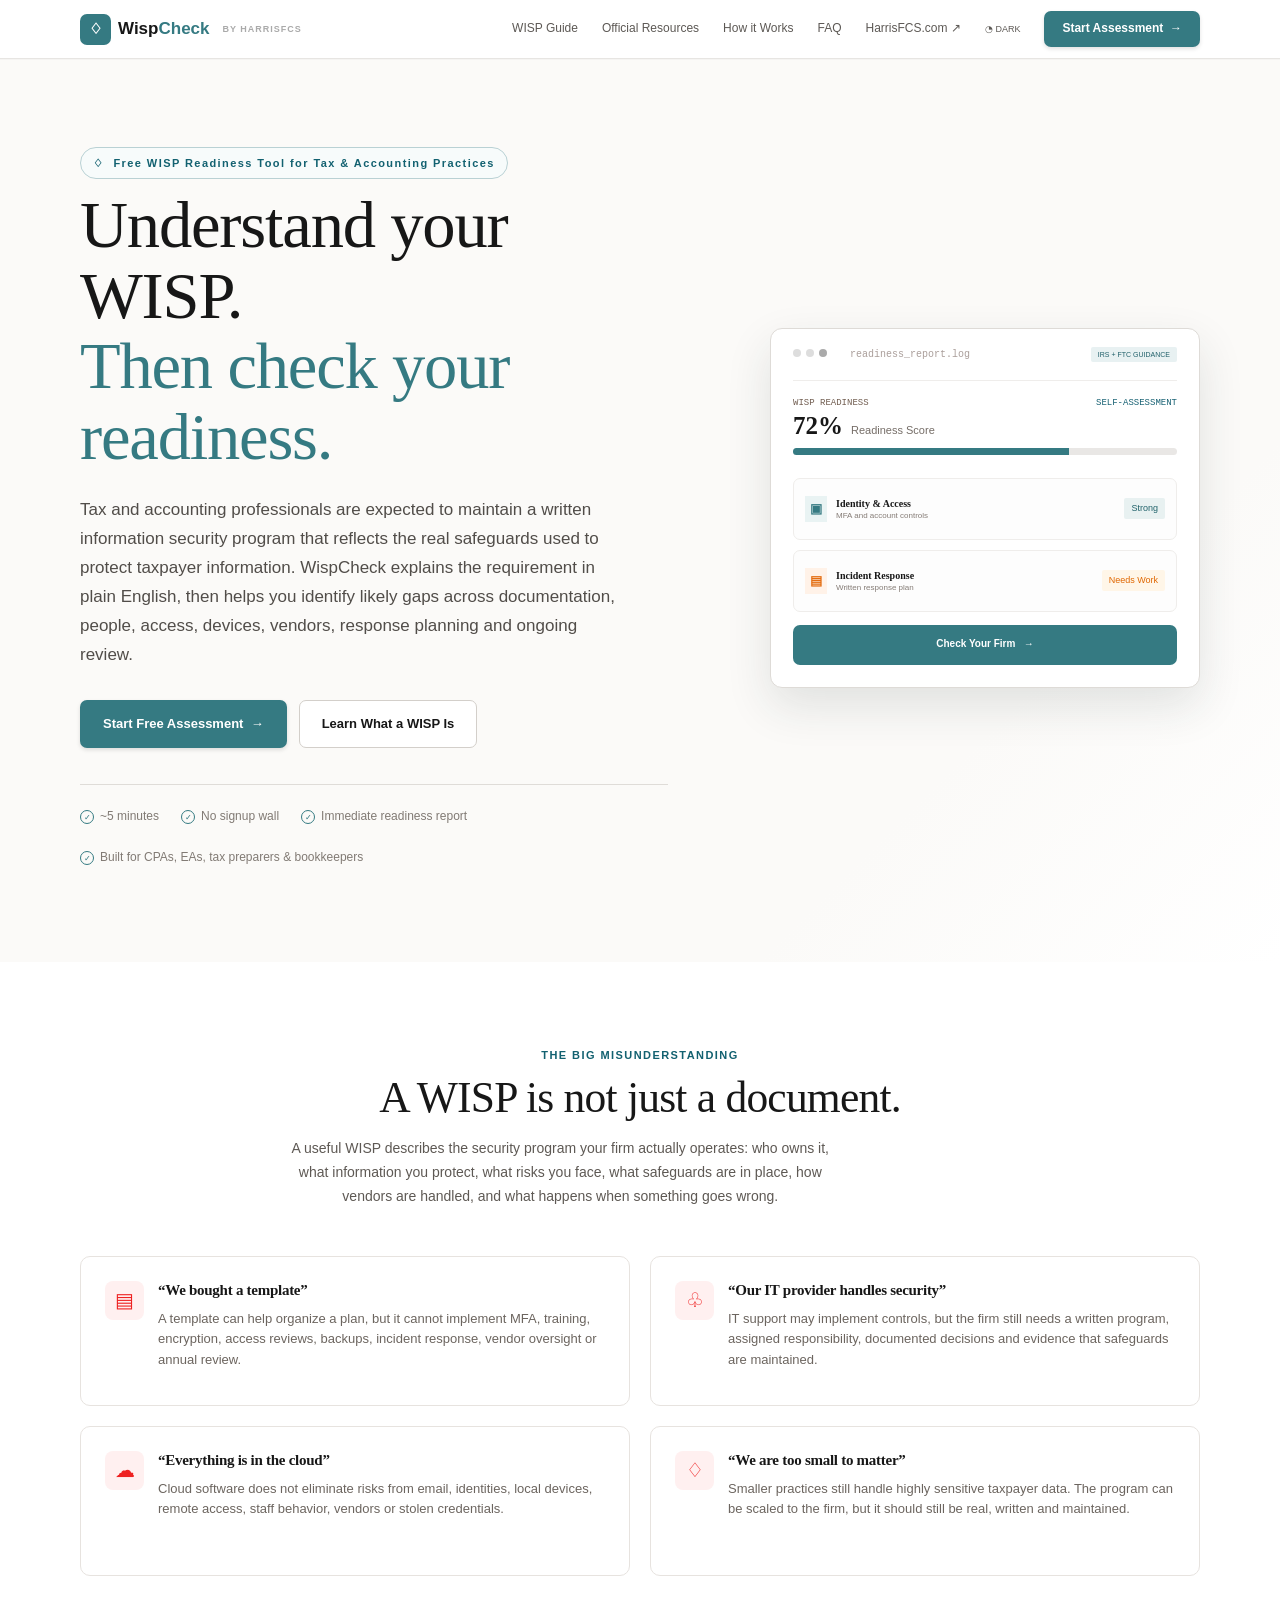
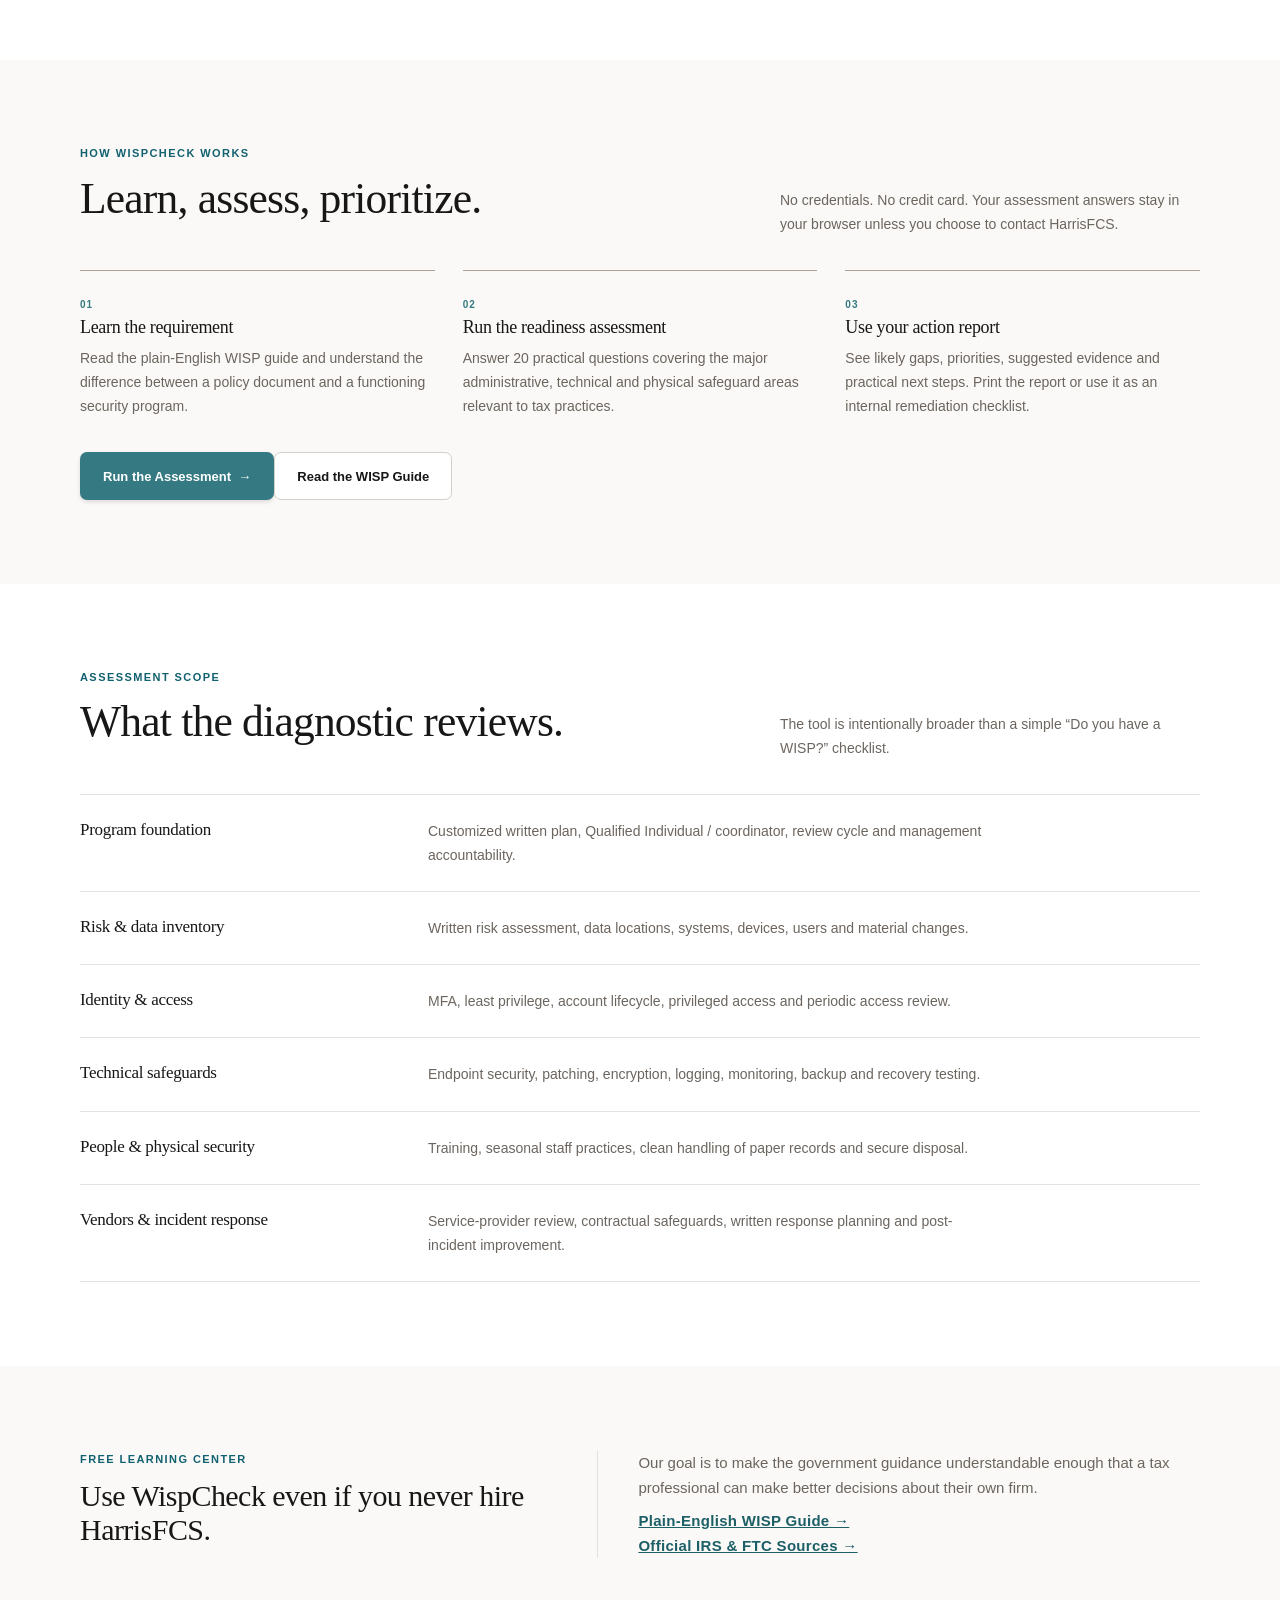
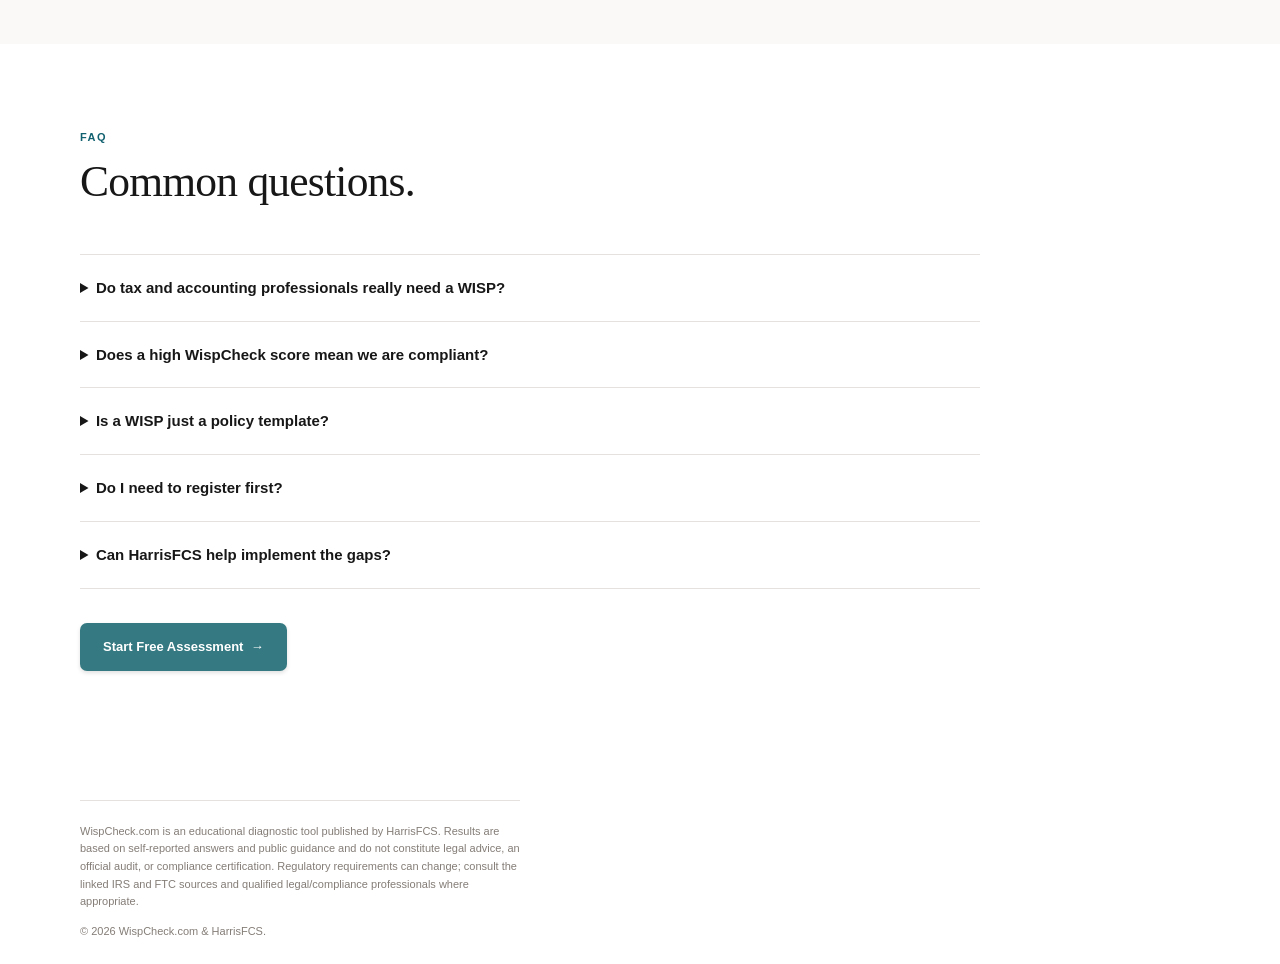
==== commit c50f4197: "Apply visual polish across WispCheck home" ====
--- a/index.html
+++ b/index.html
@@ -1 +1 @@
-<!doctype html><html lang="en"><head><meta charset="utf-8"><meta name="viewport" content="width=device-width,initial-scale=1"><title>WispCheck | Free WISP Readiness Assessment for Tax & Accounting Firms</title><meta name="description" content="Free WISP readiness assessment and plain-English learning center for tax preparers, CPAs, EAs, bookkeepers and accounting firms. Understand IRS and FTC expectations, identify likely gaps, and get practical next steps."><link rel="stylesheet" href="/styles.css"><link rel="stylesheet" href="/theme.css"><script src="/theme.js" defer></script></head><body><header class="sitebar"><div class="wrap nav"><a class="brand" href="/"><span class="shield">♢</span><span class="wordmark">Wisp<b>Check</b></span><small>BY HARRISFCS</small></a><nav><a href="/guide/">WISP Guide</a><a href="/resources/">Official Resources</a><a href="#how">How it Works</a><a href="#faq">FAQ</a><a href="https://harrisfcs.com">HarrisFCS.com ↗</a><span class="lightmode">◔ DARK</span><a class="btn primary" href="/assessment/">Start Assessment&nbsp; →</a></nav></div></header><main><section class="hero"><div class="wrap hero-grid"><div><div class="eyebrow badge">♢&nbsp; Free WISP Readiness Tool for Tax & Accounting Practices</div><h1>Understand your WISP.<br><em>Then check your readiness.</em></h1><p class="lead">Tax and accounting professionals are expected to maintain a written information security program that reflects the real safeguards used to protect taxpayer information. WispCheck explains the requirement in plain English, then helps you identify likely gaps across documentation, people, access, devices, vendors, response planning and ongoing review.</p><div class="actions"><a class="btn primary large" href="/assessment/">Start Free Assessment&nbsp; →</a><a class="btn secondary large" href="/guide/">Learn What a WISP Is</a></div><div class="proof"><span>~5 minutes</span><span>No signup wall</span><span>Immediate readiness report</span><span>Built for CPAs, EAs, tax preparers & bookkeepers</span></div></div><div class="diagnostic"><div class="diag-head"><span><i></i><i></i><i></i>&nbsp;&nbsp; readiness_report.log</span><b>IRS + FTC GUIDANCE</b></div><div class="diag-body"><div class="diag-label"><span>WISP READINESS</span><b>SELF-ASSESSMENT</b></div><div class="score"><strong>72%</strong><span>Readiness Score</span></div><div class="bar"><span style="width:72%"></span></div><div class="check"><span><b>▣</b><strong>Identity & Access<small>MFA and account controls</small></strong></span><em class="ok">Strong</em></div><div class="check"><span><b class="orange">▤</b><strong>Incident Response<small>Written response plan</small></strong></span><em class="warn">Needs Work</em></div><a class="analyze" href="/assessment/">Check Your Firm&nbsp;&nbsp; →</a></div></div></div></section><section class="section" id="why"><div class="wrap"><div class="center-head"><div class="eyebrow">THE BIG MISUNDERSTANDING</div><h2>A WISP is not just a document.</h2><p>A useful WISP describes the security program your firm actually operates: who owns it, what information you protect, what risks you face, what safeguards are in place, how vendors are handled, and what happens when something goes wrong.</p></div><div class="myth-grid"><article><span>▤</span><div><h3>“We bought a template”</h3><p>A template can help organize a plan, but it cannot implement MFA, training, encryption, access reviews, backups, incident response, vendor oversight or annual review.</p></div></article><article><span>♧</span><div><h3>“Our IT provider handles security”</h3><p>IT support may implement controls, but the firm still needs a written program, assigned responsibility, documented decisions and evidence that safeguards are maintained.</p></div></article><article><span>☁</span><div><h3>“Everything is in the cloud”</h3><p>Cloud software does not eliminate risks from email, identities, local devices, remote access, staff behavior, vendors or stolen credentials.</p></div></article><article><span>♢</span><div><h3>“We are too small to matter”</h3><p>Smaller practices still handle highly sensitive taxpayer data. The program can be scaled to the firm, but it should still be real, written and maintained.</p></div></article></div></div></section><section class="section alt" id="how"><div class="wrap"><div class="section-head"><div><div class="eyebrow">HOW WISPCHECK WORKS</div><h2>Learn, assess, prioritize.</h2></div><p>No credentials. No credit card. Your assessment answers stay in your browser unless you choose to contact HarrisFCS.</p></div><div class="steps"><article><span>01</span><h3>Learn the requirement</h3><p>Read the plain-English WISP guide and understand the difference between a policy document and a functioning security program.</p></article><article><span>02</span><h3>Run the readiness assessment</h3><p>Answer 20 practical questions covering the major administrative, technical and physical safeguard areas relevant to tax practices.</p></article><article><span>03</span><h3>Use your action report</h3><p>See likely gaps, priorities, suggested evidence and practical next steps. Print the report or use it as an internal remediation checklist.</p></article></div><div class="section-cta"><a class="btn primary large" href="/assessment/">Run the Assessment&nbsp; →</a><a class="btn secondary large" href="/guide/">Read the WISP Guide</a></div></div></section><section class="section" id="scope"><div class="wrap"><div class="section-head"><div><div class="eyebrow">ASSESSMENT SCOPE</div><h2>What the diagnostic reviews.</h2></div><p>The tool is intentionally broader than a simple “Do you have a WISP?” checklist.</p></div><div class="scope-list"><div><h3>Program foundation</h3><p>Customized written plan, Qualified Individual / coordinator, review cycle and management accountability.</p></div><div><h3>Risk & data inventory</h3><p>Written risk assessment, data locations, systems, devices, users and material changes.</p></div><div><h3>Identity & access</h3><p>MFA, least privilege, account lifecycle, privileged access and periodic access review.</p></div><div><h3>Technical safeguards</h3><p>Endpoint security, patching, encryption, logging, monitoring, backup and recovery testing.</p></div><div><h3>People & physical security</h3><p>Training, seasonal staff practices, clean handling of paper records and secure disposal.</p></div><div><h3>Vendors & incident response</h3><p>Service-provider review, contractual safeguards, written response planning and post-incident improvement.</p></div></div></div></section><section class="section alt"><div class="wrap process-band"><div><div class="eyebrow">FREE LEARNING CENTER</div><h2>Use WispCheck even if you never hire HarrisFCS.</h2></div><div class="process-copy"><p>Our goal is to make the government guidance understandable enough that a tax professional can make better decisions about their own firm.</p><p><a href="/guide/"><strong>Plain-English WISP Guide →</strong></a><br><a href="/resources/"><strong>Official IRS & FTC Sources →</strong></a></p></div></div></section><section class="section" id="faq"><div class="wrap"><div class="section-head"><div><div class="eyebrow">FAQ</div><h2>Common questions.</h2></div></div><div class="faq"><details><summary>Do tax and accounting professionals really need a WISP?</summary><p>The IRS currently tells tax professionals that a Written Information Security Plan is required and points firms to Publication 5708/5709 and FTC Safeguards Rule guidance. WispCheck links directly to the official sources so you can verify the requirement yourself.</p></details><details><summary>Does a high WispCheck score mean we are compliant?</summary><p>No. The readiness score is based only on your self-reported answers. It is an educational screening tool, not a certification, regulatory audit, penetration test or legal opinion.</p></details><details><summary>Is a WISP just a policy template?</summary><p>No. The written document should reflect an actual program: assigned ownership, risk assessment, safeguards, training, vendor oversight, testing, incident response and ongoing updates appropriate to the firm.</p></details><details><summary>Do I need to register first?</summary><p>No. The assessment runs in your browser and produces the report immediately. Your answers are stored locally in the browser unless you intentionally contact HarrisFCS.</p></details><details><summary>Can HarrisFCS help implement the gaps?</summary><p>Yes. HarrisFCS can assist with WISP development and review, security controls, MFA, endpoint protection, backup, training, cloud administration, vendor documentation and ongoing managed IT/security support.</p></details></div><div class="section-cta"><a class="btn primary large" href="/assessment/">Start Free Assessment&nbsp; →</a></div></div></section></main><footer><div class="wrap"><p class="legal">WispCheck.com is an educational diagnostic tool published by HarrisFCS. Results are based on self-reported answers and public guidance and do not constitute legal advice, an official audit, or compliance certification. Regulatory requirements can change; consult the linked IRS and FTC sources and qualified legal/compliance professionals where appropriate.</p><div class="fine">© <span id="year"></span> WispCheck.com & HarrisFCS.</div></div></footer><script>const year=document.getElementById('year');if(year)year.textContent=new Date().getFullYear();</script></body></html>+<!doctype html><html lang="en"><head><meta charset="utf-8"><meta name="viewport" content="width=device-width,initial-scale=1"><title>WispCheck | Free WISP Readiness Assessment for Tax & Accounting Firms</title><meta name="description" content="Free WISP readiness assessment and plain-English learning center for tax preparers, CPAs, EAs, bookkeepers and accounting firms. Understand IRS and FTC expectations, identify likely gaps, and get practical next steps."><link rel="stylesheet" href="/styles.css"><link rel="stylesheet" href="/theme.css"><link rel="stylesheet" href="/polish.css"><script src="/theme.js" defer></script></head><body><header class="sitebar"><div class="wrap nav"><a class="brand" href="/"><span class="shield">♢</span><span class="wordmark">Wisp<b>Check</b></span><small>BY HARRISFCS</small></a><nav><a href="/guide/">WISP Guide</a><a href="/resources/">Official Resources</a><a href="#how">How it Works</a><a href="#faq">FAQ</a><a href="https://harrisfcs.com">HarrisFCS.com ↗</a><span class="lightmode">◔ DARK</span><a class="btn primary" href="/assessment/">Start Assessment&nbsp; →</a></nav></div></header><main><section class="hero"><div class="wrap hero-grid"><div><div class="eyebrow badge">♢&nbsp; Free WISP Readiness Tool for Tax & Accounting Practices</div><h1>Understand your WISP.<br><em>Then check your readiness.</em></h1><p class="lead">Tax and accounting professionals are expected to maintain a written information security program that reflects the real safeguards used to protect taxpayer information. WispCheck explains the requirement in plain English, then helps you identify likely gaps across documentation, people, access, devices, vendors, response planning and ongoing review.</p><div class="actions"><a class="btn primary large" href="/assessment/">Start Free Assessment&nbsp; →</a><a class="btn secondary large" href="/guide/">Learn What a WISP Is</a></div><div class="proof"><span>~5 minutes</span><span>No signup wall</span><span>Immediate readiness report</span><span>Built for CPAs, EAs, tax preparers & bookkeepers</span></div></div><div class="diagnostic"><div class="diag-head"><span><i></i><i></i><i></i>&nbsp;&nbsp; readiness_report.log</span><b>IRS + FTC GUIDANCE</b></div><div class="diag-body"><div class="diag-label"><span>WISP READINESS</span><b>SELF-ASSESSMENT</b></div><div class="score"><strong>72%</strong><span>Readiness Score</span></div><div class="bar"><span style="width:72%"></span></div><div class="check"><span><b>▣</b><strong>Identity & Access<small>MFA and account controls</small></strong></span><em class="ok">Strong</em></div><div class="check"><span><b class="orange">▤</b><strong>Incident Response<small>Written response plan</small></strong></span><em class="warn">Needs Work</em></div><a class="analyze" href="/assessment/">Check Your Firm&nbsp;&nbsp; →</a></div></div></div></section><section class="section" id="why"><div class="wrap"><div class="center-head"><div class="eyebrow">THE BIG MISUNDERSTANDING</div><h2>A WISP is not just a document.</h2><p>A useful WISP describes the security program your firm actually operates: who owns it, what information you protect, what risks you face, what safeguards are in place, how vendors are handled, and what happens when something goes wrong.</p></div><div class="myth-grid"><article><span>▤</span><div><h3>“We bought a template”</h3><p>A template can help organize a plan, but it cannot implement MFA, training, encryption, access reviews, backups, incident response, vendor oversight or annual review.</p></div></article><article><span>♧</span><div><h3>“Our IT provider handles security”</h3><p>IT support may implement controls, but the firm still needs a written program, assigned responsibility, documented decisions and evidence that safeguards are maintained.</p></div></article><article><span>☁</span><div><h3>“Everything is in the cloud”</h3><p>Cloud software does not eliminate risks from email, identities, local devices, remote access, staff behavior, vendors or stolen credentials.</p></div></article><article><span>♢</span><div><h3>“We are too small to matter”</h3><p>Smaller practices still handle highly sensitive taxpayer data. The program can be scaled to the firm, but it should still be real, written and maintained.</p></div></article></div></div></section><section class="section alt" id="how"><div class="wrap"><div class="section-head"><div><div class="eyebrow">HOW WISPCHECK WORKS</div><h2>Learn, assess, prioritize.</h2></div><p>No credentials. No credit card. Your assessment answers stay in your browser unless you choose to contact HarrisFCS.</p></div><div class="steps"><article><span>01</span><h3>Learn the requirement</h3><p>Read the plain-English WISP guide and understand the difference between a policy document and a functioning security program.</p></article><article><span>02</span><h3>Run the readiness assessment</h3><p>Answer 20 practical questions covering the major administrative, technical and physical safeguard areas relevant to tax practices.</p></article><article><span>03</span><h3>Use your action report</h3><p>See likely gaps, priorities, suggested evidence and practical next steps. Print the report or use it as an internal remediation checklist.</p></article></div><div class="section-cta"><a class="btn primary large" href="/assessment/">Run the Assessment&nbsp; →</a><a class="btn secondary large" href="/guide/">Read the WISP Guide</a></div></div></section><section class="section" id="scope"><div class="wrap"><div class="section-head"><div><div class="eyebrow">ASSESSMENT SCOPE</div><h2>What the diagnostic reviews.</h2></div><p>The tool is intentionally broader than a simple “Do you have a WISP?” checklist.</p></div><div class="scope-list"><div><h3>Program foundation</h3><p>Customized written plan, Qualified Individual / coordinator, review cycle and management accountability.</p></div><div><h3>Risk & data inventory</h3><p>Written risk assessment, data locations, systems, devices, users and material changes.</p></div><div><h3>Identity & access</h3><p>MFA, least privilege, account lifecycle, privileged access and periodic access review.</p></div><div><h3>Technical safeguards</h3><p>Endpoint security, patching, encryption, logging, monitoring, backup and recovery testing.</p></div><div><h3>People & physical security</h3><p>Training, seasonal staff practices, clean handling of paper records and secure disposal.</p></div><div><h3>Vendors & incident response</h3><p>Service-provider review, contractual safeguards, written response planning and post-incident improvement.</p></div></div></div></section><section class="section alt"><div class="wrap process-band"><div><div class="eyebrow">FREE LEARNING CENTER</div><h2>Use WispCheck even if you never hire HarrisFCS.</h2></div><div class="process-copy"><p>Our goal is to make the government guidance understandable enough that a tax professional can make better decisions about their own firm.</p><p><a href="/guide/"><strong>Plain-English WISP Guide →</strong></a><br><a href="/resources/"><strong>Official IRS & FTC Sources →</strong></a></p></div></div></section><section class="section" id="faq"><div class="wrap"><div class="section-head"><div><div class="eyebrow">FAQ</div><h2>Common questions.</h2></div></div><div class="faq"><details><summary>Do tax and accounting professionals really need a WISP?</summary><p>The IRS currently tells tax professionals that a Written Information Security Plan is required and points firms to Publication 5708/5709 and FTC Safeguards Rule guidance. WispCheck links directly to the official sources so you can verify the requirement yourself.</p></details><details><summary>Does a high WispCheck score mean we are compliant?</summary><p>No. The readiness score is based only on your self-reported answers. It is an educational screening tool, not a certification, regulatory audit, penetration test or legal opinion.</p></details><details><summary>Is a WISP just a policy template?</summary><p>No. The written document should reflect an actual program: assigned ownership, risk assessment, safeguards, training, vendor oversight, testing, incident response and ongoing updates appropriate to the firm.</p></details><details><summary>Do I need to register first?</summary><p>No. The assessment runs in your browser and produces the report immediately. Your answers are stored locally in the browser unless you intentionally contact HarrisFCS.</p></details><details><summary>Can HarrisFCS help implement the gaps?</summary><p>Yes. HarrisFCS can assist with WISP development and review, security controls, MFA, endpoint protection, backup, training, cloud administration, vendor documentation and ongoing managed IT/security support.</p></details></div><div class="section-cta"><a class="btn primary large" href="/assessment/">Start Free Assessment&nbsp; →</a></div></div></section></main><footer><div class="wrap"><p class="legal">WispCheck.com is an educational diagnostic tool published by HarrisFCS. Results are based on self-reported answers and public guidance and do not constitute legal advice, an official audit, or compliance certification. Regulatory requirements can change; consult the linked IRS and FTC sources and qualified legal/compliance professionals where appropriate.</p><div class="fine">© <span id="year"></span> WispCheck.com & HarrisFCS.</div></div></footer><script>const year=document.getElementById('year');if(year)year.textContent=new Date().getFullYear();</script></body></html>
--- a/polish.css
+++ b/polish.css
@@ -0,0 +1,10 @@
+:root{--max:1120px;--radius:10px;--radius-sm:7px;--shadow-soft:0 12px 32px rgba(36,49,51,.08);--shadow-card:0 18px 46px rgba(36,49,51,.12)}
+body{font-family:Inter,ui-sans-serif,-apple-system,BlinkMacSystemFont,"Segoe UI",Roboto,Arial,sans-serif;font-size:15px;line-height:1.65;text-rendering:optimizeLegibility;-webkit-font-smoothing:antialiased}
+h1,h2,h3{font-family:Georgia,"Times New Roman",serif;letter-spacing:-.018em}h1{line-height:1.06}h2{line-height:1.12}h3{line-height:1.28}
+p{max-width:72ch}.wrap{width:min(calc(100% - 56px),var(--max))}.sitebar{box-shadow:0 1px 0 rgba(0,0,0,.025)}.nav{height:58px}.brand{font-size:17px;gap:7px}.brand .shield{width:31px;height:31px;border-radius:7px;box-shadow:none}.brand small{font-size:9px}.nav nav{gap:24px}.nav nav>a:not(.btn){font-size:12px}.nav .btn{height:36px;padding:0 17px;font-size:12px;border-radius:7px}.btn{border-radius:7px;transition:transform .16s ease,background .16s ease,border-color .16s ease,box-shadow .16s ease}.btn:hover{transform:translateY(-1px)}.btn:focus-visible,a:focus-visible,button:focus-visible,summary:focus-visible,.answer-row:has(input:focus-visible){outline:3px solid rgba(53,122,130,.28);outline-offset:3px}.hero{padding:88px 0 94px}.hero-grid{gap:70px}.badge{border-radius:999px;padding:6px 12px;font-size:11px;margin-bottom:24px}.eyebrow{font-size:11px;letter-spacing:.13em;margin-bottom:11px}h1{font-size:clamp(3.15rem,5.2vw,4.55rem);margin-bottom:24px}.lead{font-size:17px;line-height:1.7}.actions{margin-top:30px;gap:12px}.large{height:48px;padding:0 22px;font-size:13px}.proof{margin-top:36px;padding-top:22px;font-size:12px;gap:22px}.diagnostic{border-radius:12px;padding:0 22px 22px;box-shadow:var(--shadow-card)}.diag-head{height:52px}.check{border-radius:7px;padding:11px;min-height:62px}.analyze{height:40px;border-radius:7px;font-size:10px}.section{padding:84px 0}.center-head{margin-bottom:48px}.center-head h2,.section-head h2{font-size:clamp(2.15rem,3.4vw,2.75rem)}.center-head p,.section-head p,.scope-list p,.steps p,.faq p{font-size:14px;line-height:1.72}.myth-grid{gap:20px}.myth-grid article{border-radius:10px;padding:24px;min-height:150px}.myth-grid article>span{border-radius:8px}.steps{gap:28px}.steps article{padding-top:20px}.steps h3{font-size:18px}.scope-list>div{padding:24px 0}.scope-list h3{font-size:17px}.faq{max-width:900px}details{padding:22px 0}summary{font-size:15px;line-height:1.45}.legal,.fine{font-size:11px;line-height:1.6}
+.diagnostic-stage{padding:52px 0 64px}.diagnostic-wrap{width:min(calc(100% - 40px),720px)}.assessment-intro{margin:0 auto 30px}.assessment-intro h1{font-size:clamp(2.4rem,5vw,3.8rem);margin-bottom:14px}.assessment-intro .lead{font-size:16px}.scope-note{font-size:12px;color:var(--muted);line-height:1.65;margin:16px 0 0}.assessment-form.diagnostic-form{border-radius:12px;padding:28px 30px 26px;box-shadow:var(--shadow-soft)}.assess-top{min-height:38px}.category-pill{font-size:10px;padding:5px 10px;border-radius:999px}.qcount,.textbtn{font-size:10px}.assess-tools{gap:12px}.progress{height:7px;margin:23px 0 30px}.context-box{border-radius:8px;padding:15px 16px;margin-bottom:24px}.context-box small{font-size:10px;margin-bottom:4px}.context-box strong{font-size:13px;line-height:1.45}.assessment-question{font-size:clamp(1.55rem,3vw,2rem);line-height:1.28;margin-bottom:12px}.audit-target{font-size:10px;line-height:1.45;margin-bottom:26px}.answer-list{gap:12px}.answer-row{min-height:58px;border-radius:8px;padding:14px 16px;font-size:13px;line-height:1.45;transition:border-color .16s ease,background .16s ease,transform .16s ease}.answer-row:hover{transform:translateY(-1px)}.answer-row i{width:18px;height:18px;flex-basis:18px}.guideline{border-radius:8px;padding:16px;margin-top:26px}.guideline>b{width:18px;height:18px;flex-basis:18px}.guideline strong{font-size:12px}.guideline p{font-size:11px;line-height:1.55;margin-top:3px}.assessment-nav{margin-top:30px;padding-top:20px}.backbtn,.nextbtn{height:40px;font-size:12px}.advance-note{font-size:10px}.privacy-note{font-size:9.5px;line-height:1.55;margin:20px 16px 0}.report-stage{padding:52px 0 64px}.report-shell{width:min(calc(100% - 40px),920px);padding:36px;border-radius:12px;box-shadow:var(--shadow-soft)}.report-top{grid-template-columns:210px 1fr;gap:40px}.report-score{border-radius:10px;padding:26px}.report-score strong{font-size:50px}.report-intro h1{font-size:38px}.report-intro .lead{font-size:15px}.result{grid-template-columns:190px 1fr auto;gap:26px;padding:22px 0}.result h3{font-size:16px}.result p{font-size:13px;line-height:1.65}.result small{display:inline-block;margin-top:6px;line-height:1.5}.pill{font-size:10px;padding:6px 9px;border-radius:999px}.report-next{border-radius:10px;padding:26px}.report-next p{font-size:14px}.resource-card,.resource,.note,.callout{box-shadow:0 6px 20px rgba(36,49,51,.035)}
+html[data-theme="dark"] .assessment-form.diagnostic-form,html[data-theme="dark"] .report-shell,html[data-theme="dark"] .diagnostic{box-shadow:0 18px 44px rgba(0,0,0,.26)}html[data-theme="dark"] .scope-note{color:#aaa39b}
+@media(max-width:920px){.wrap{width:min(calc(100% - 40px),var(--max))}.hero{padding:68px 0 76px}.hero-grid{gap:48px}.nav{height:56px}.report-top{grid-template-columns:1fr}.report-score{text-align:left;max-width:260px}.result{grid-template-columns:1fr auto}.result>p{grid-column:1/-1}}
+@media(max-width:680px){body{font-size:15px}.wrap{width:min(calc(100% - 30px),var(--max))}.nav{height:56px}.hero{padding:48px 0 58px}h1{font-size:clamp(2.55rem,12vw,3.5rem)}.lead{font-size:16px}.section{padding:58px 0}.myth-grid{gap:14px}.myth-grid article{padding:20px}.diagnostic-stage{padding:24px 0 40px}.diagnostic-wrap{width:min(calc(100% - 22px),720px)}.assessment-intro{margin-bottom:22px}.assessment-intro h1{font-size:2.35rem}.assessment-form.diagnostic-form{padding:20px 18px 19px;border-radius:10px}.assess-top{gap:12px;flex-direction:column}.assess-tools{width:100%;justify-content:flex-end}.progress{margin:18px 0 24px}.context-box{margin-bottom:20px}.assessment-question{font-size:1.55rem}.audit-target{margin-bottom:22px}.answer-row{min-height:62px;padding:14px 13px;font-size:13px}.guideline{margin-top:22px}.assessment-nav{margin-top:24px}.advance-note{max-width:160px;text-align:right}.privacy-note{margin:18px 4px 0;font-size:9px}.report-stage{padding:24px 0 40px}.report-shell{width:min(calc(100% - 22px),920px);padding:21px 18px}.report-intro h1{font-size:30px}.result{grid-template-columns:1fr;gap:8px}.result>p{grid-column:auto}.pill{justify-self:start}.scope-list>div{padding:22px 0}.resource-grid{gap:14px}}
+@media(prefers-reduced-motion:reduce){html{scroll-behavior:auto!important}*,*:before,*:after{transition:none!important;animation:none!important}}
+@media print{.sitebar,.report-actions,.report-next .actions,footer{display:none!important}.report-page,.report-stage{background:#fff!important;padding:0!important}.report-shell{width:100%!important;max-width:none!important;border:0!important;box-shadow:none!important;padding:0!important}.result{break-inside:avoid}.report-next{break-inside:avoid}.report-score{border:1px solid #ccc!important}}
